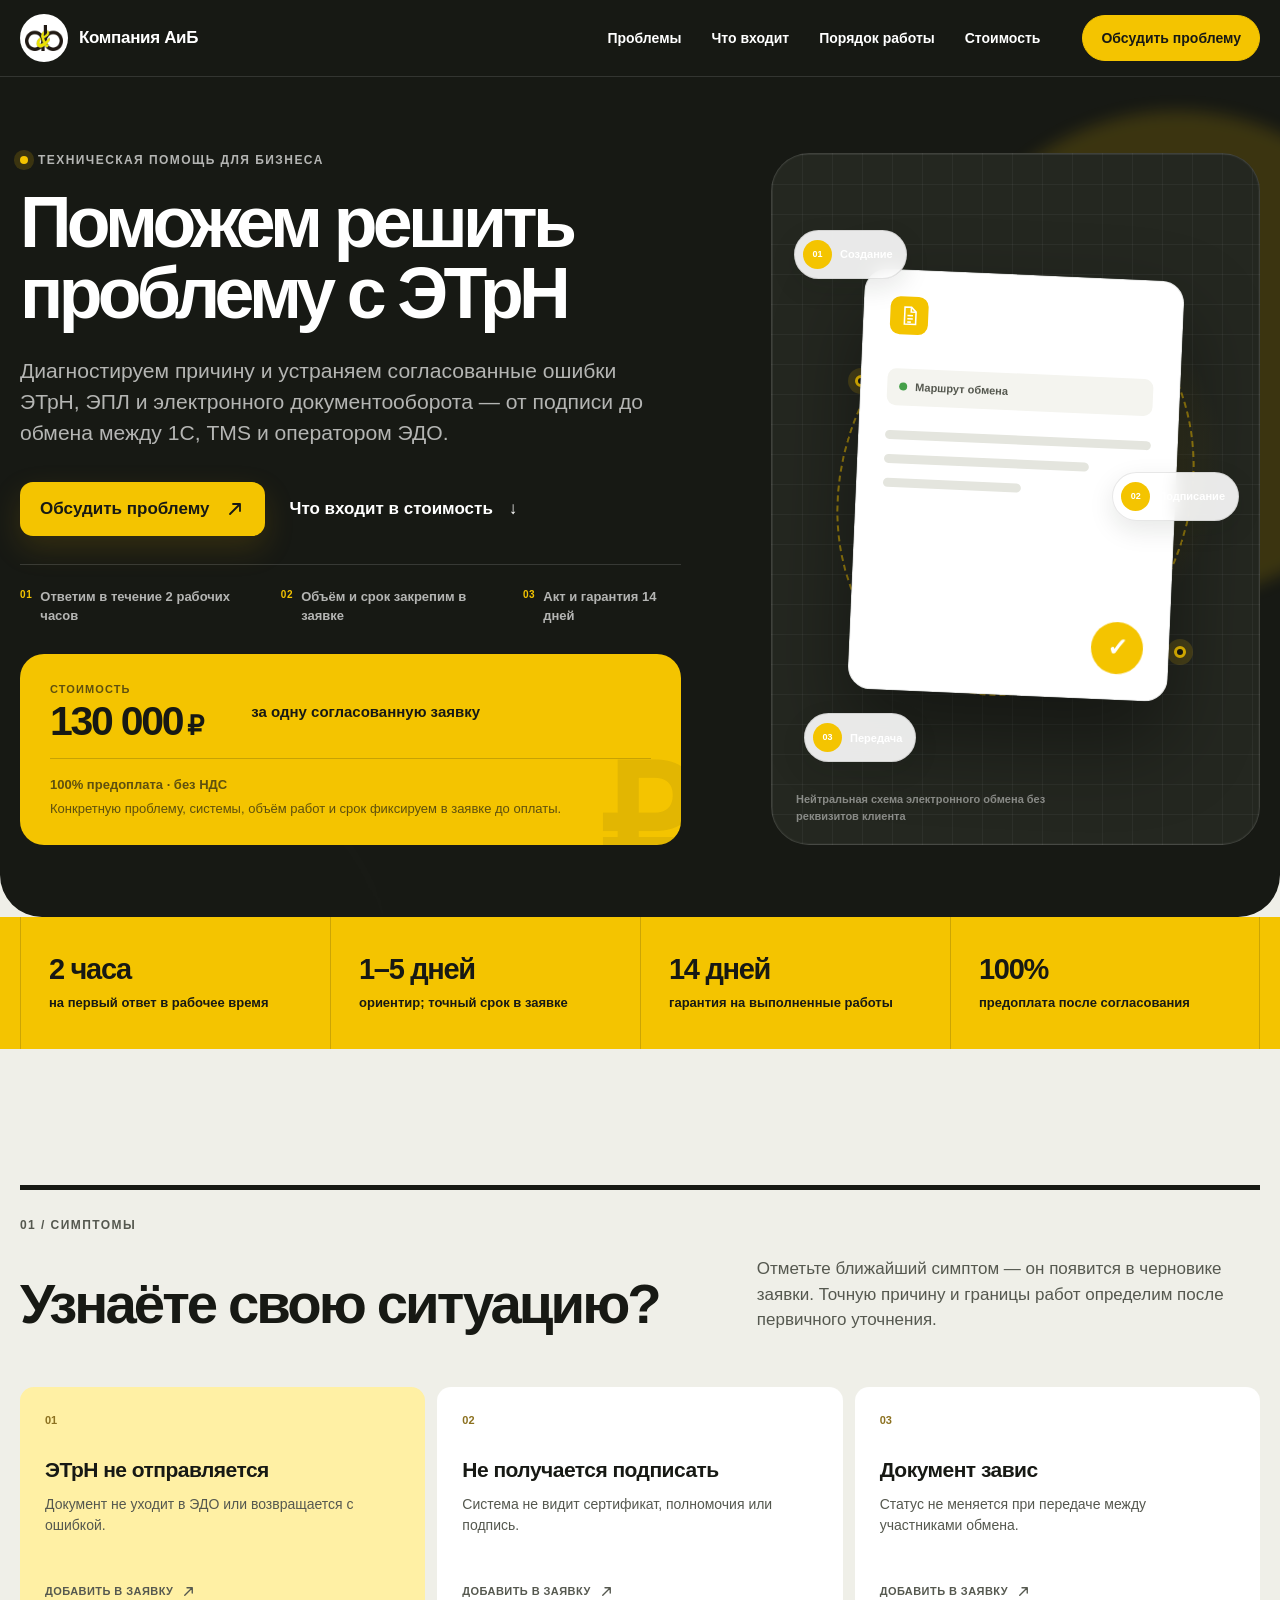
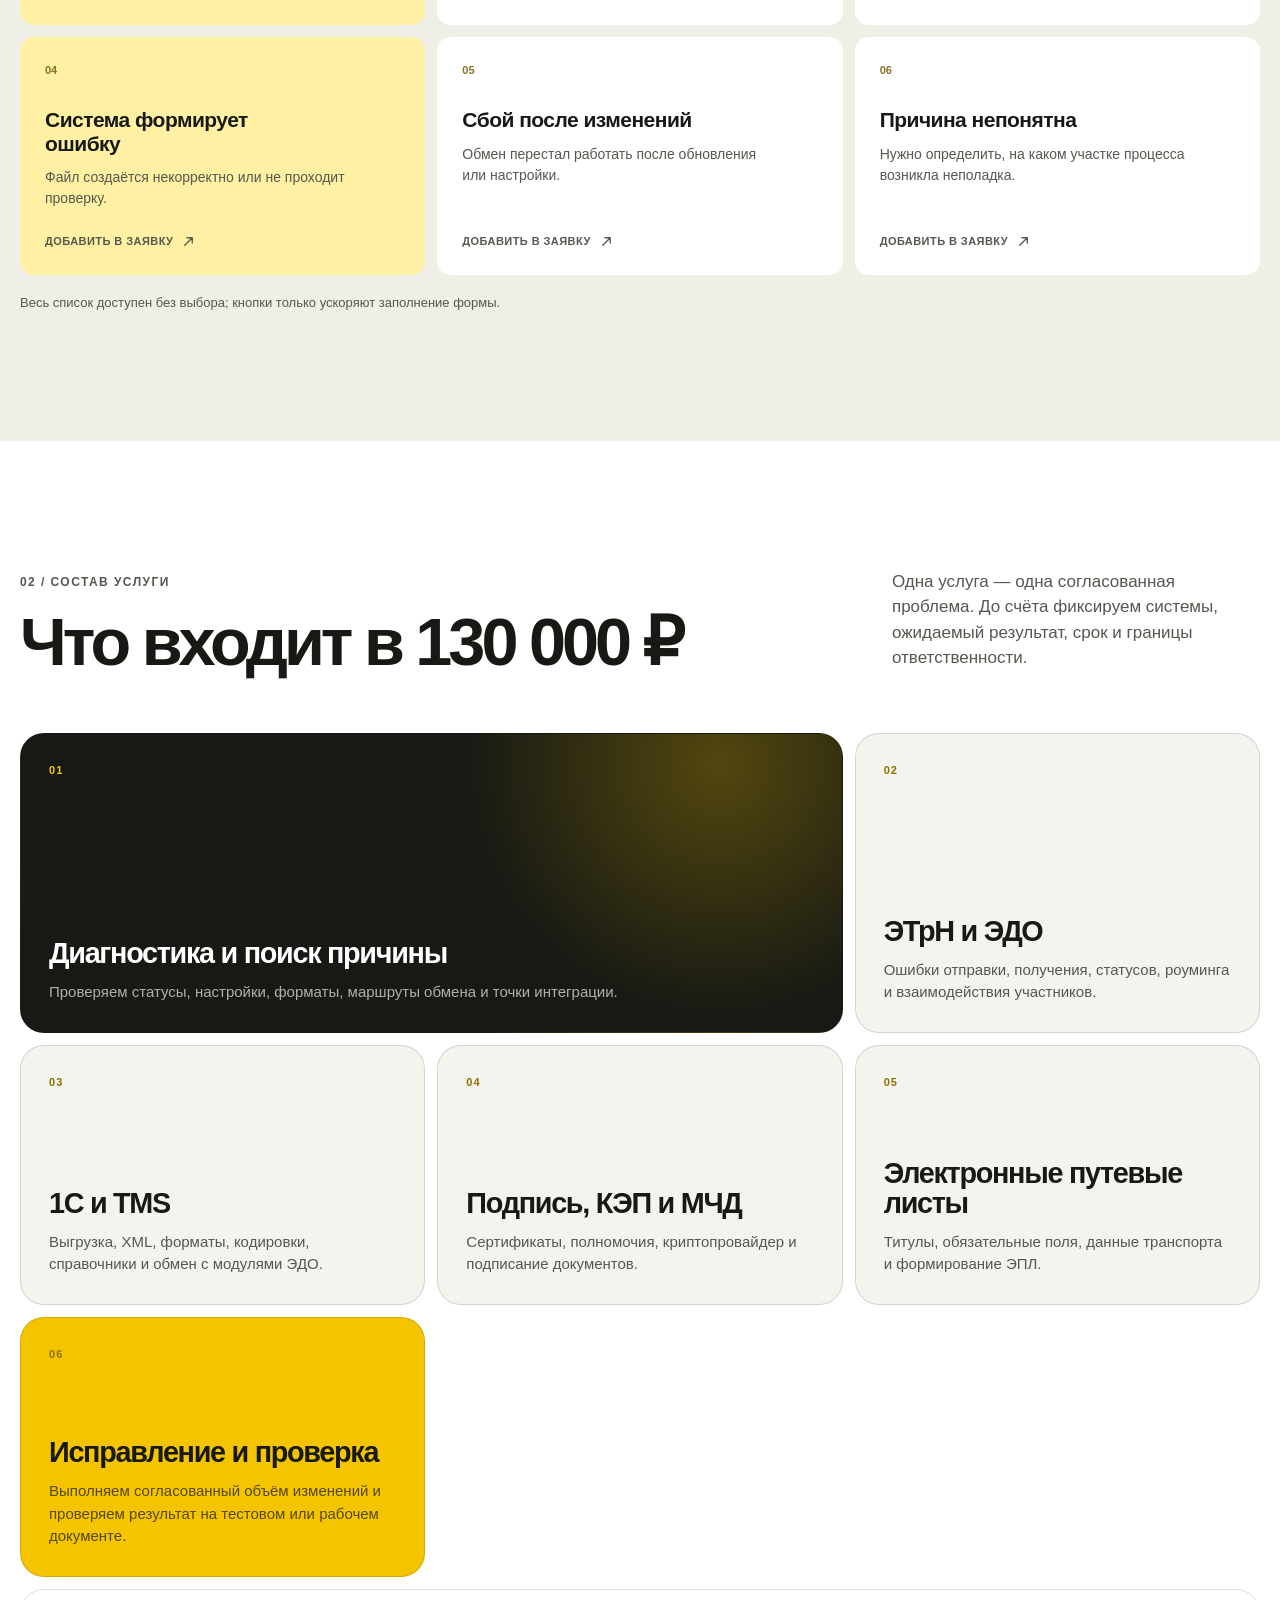
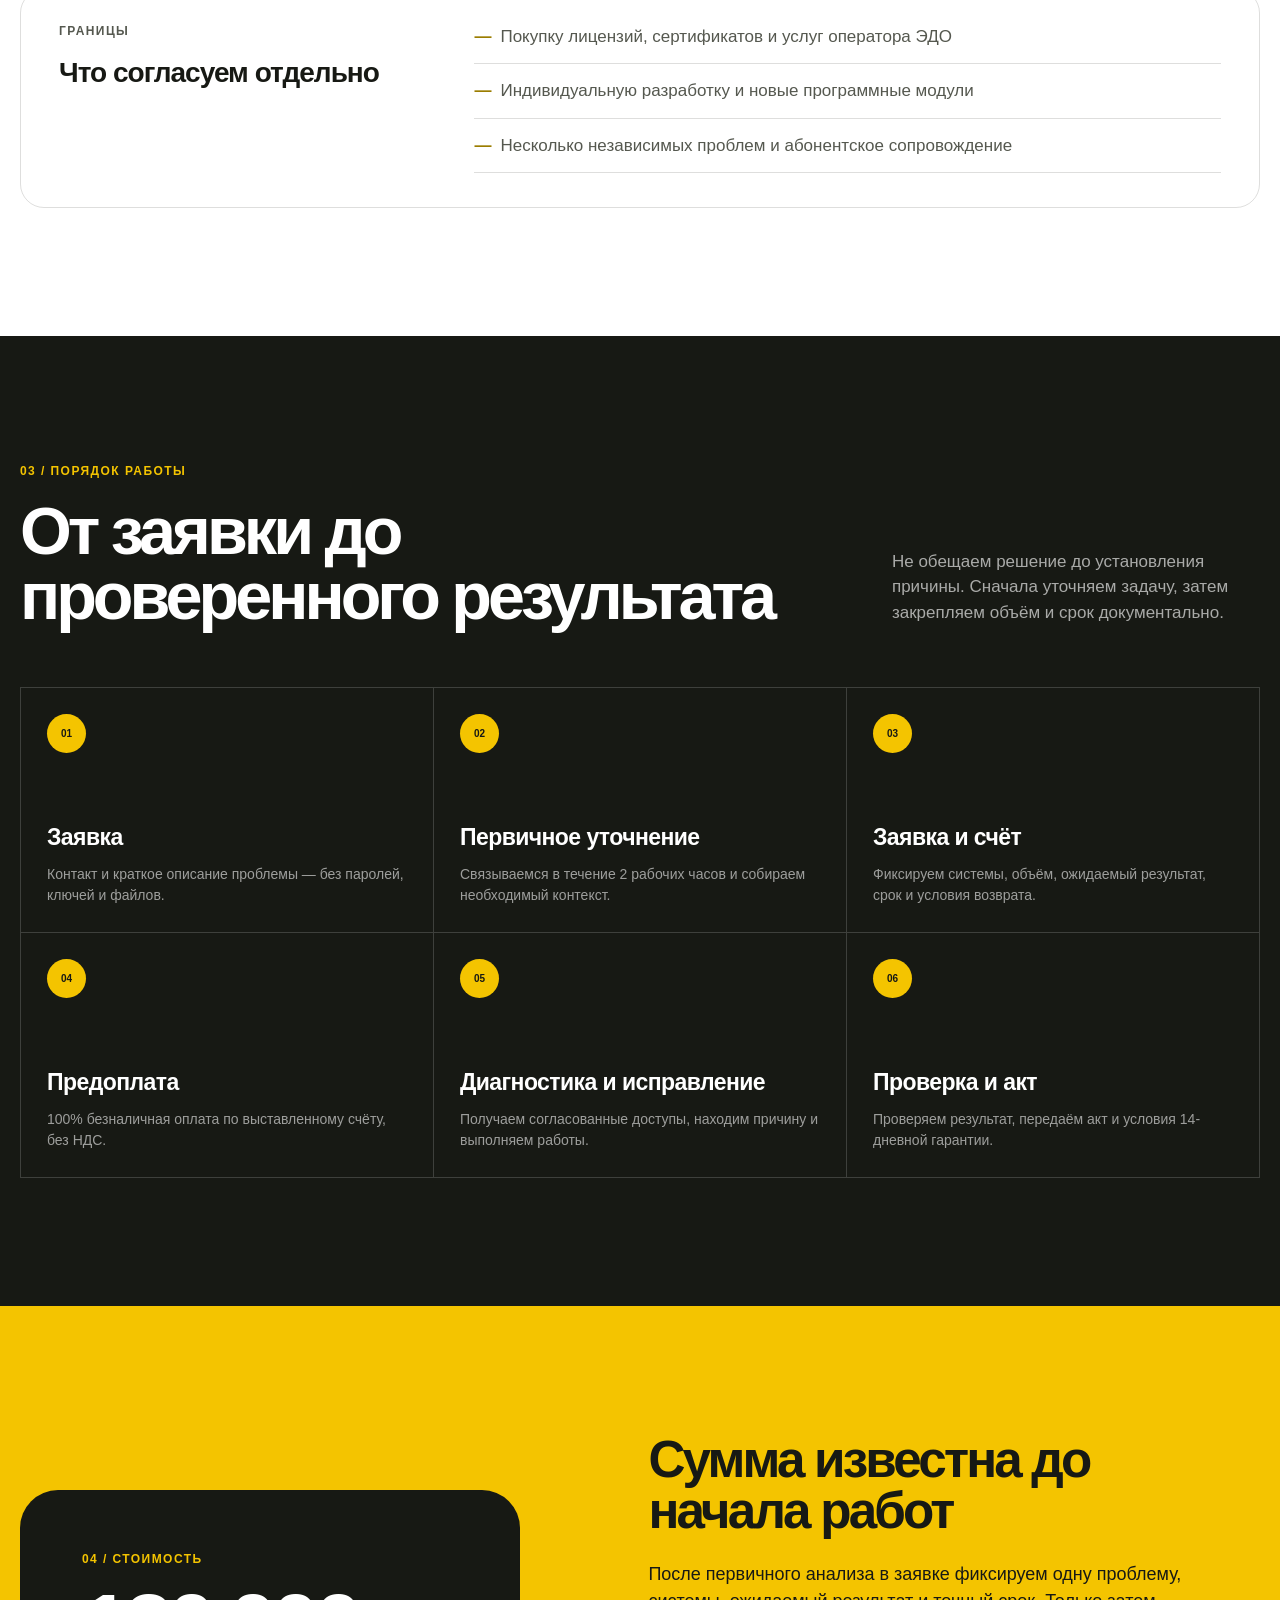
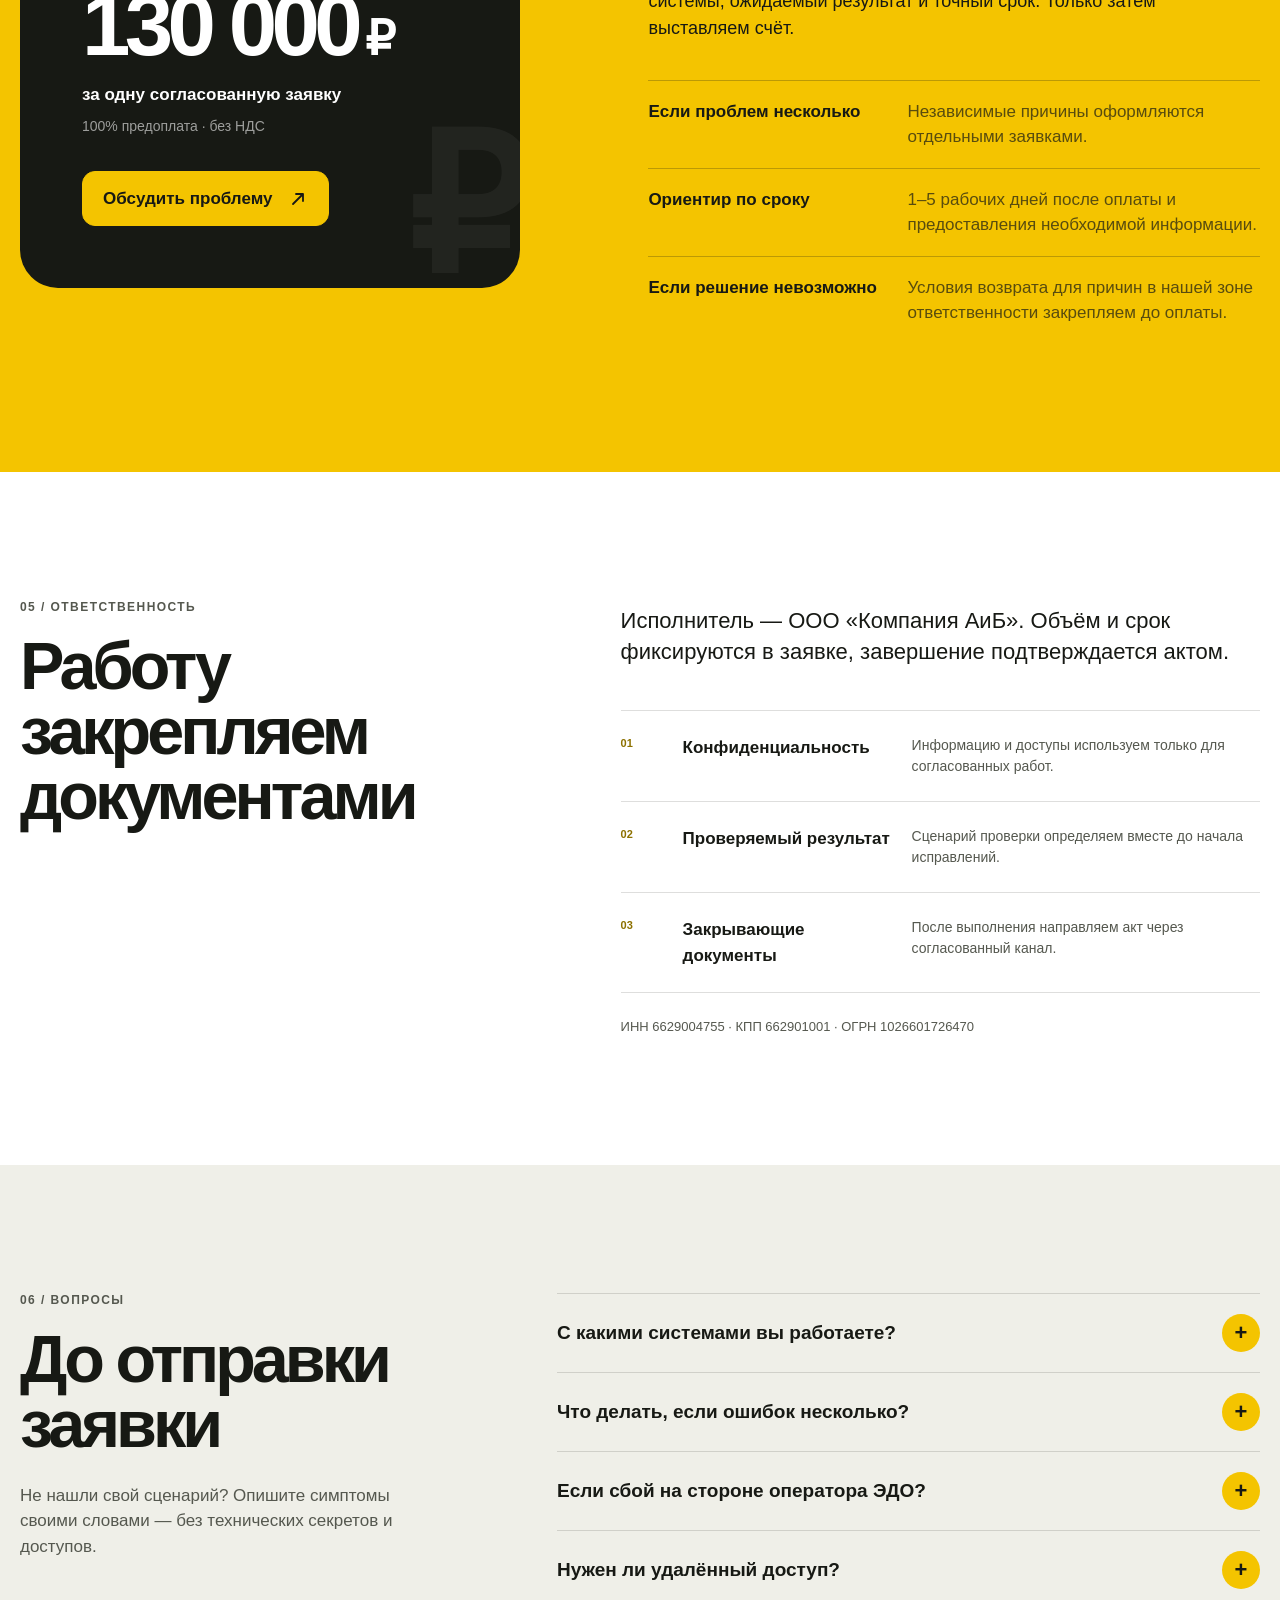
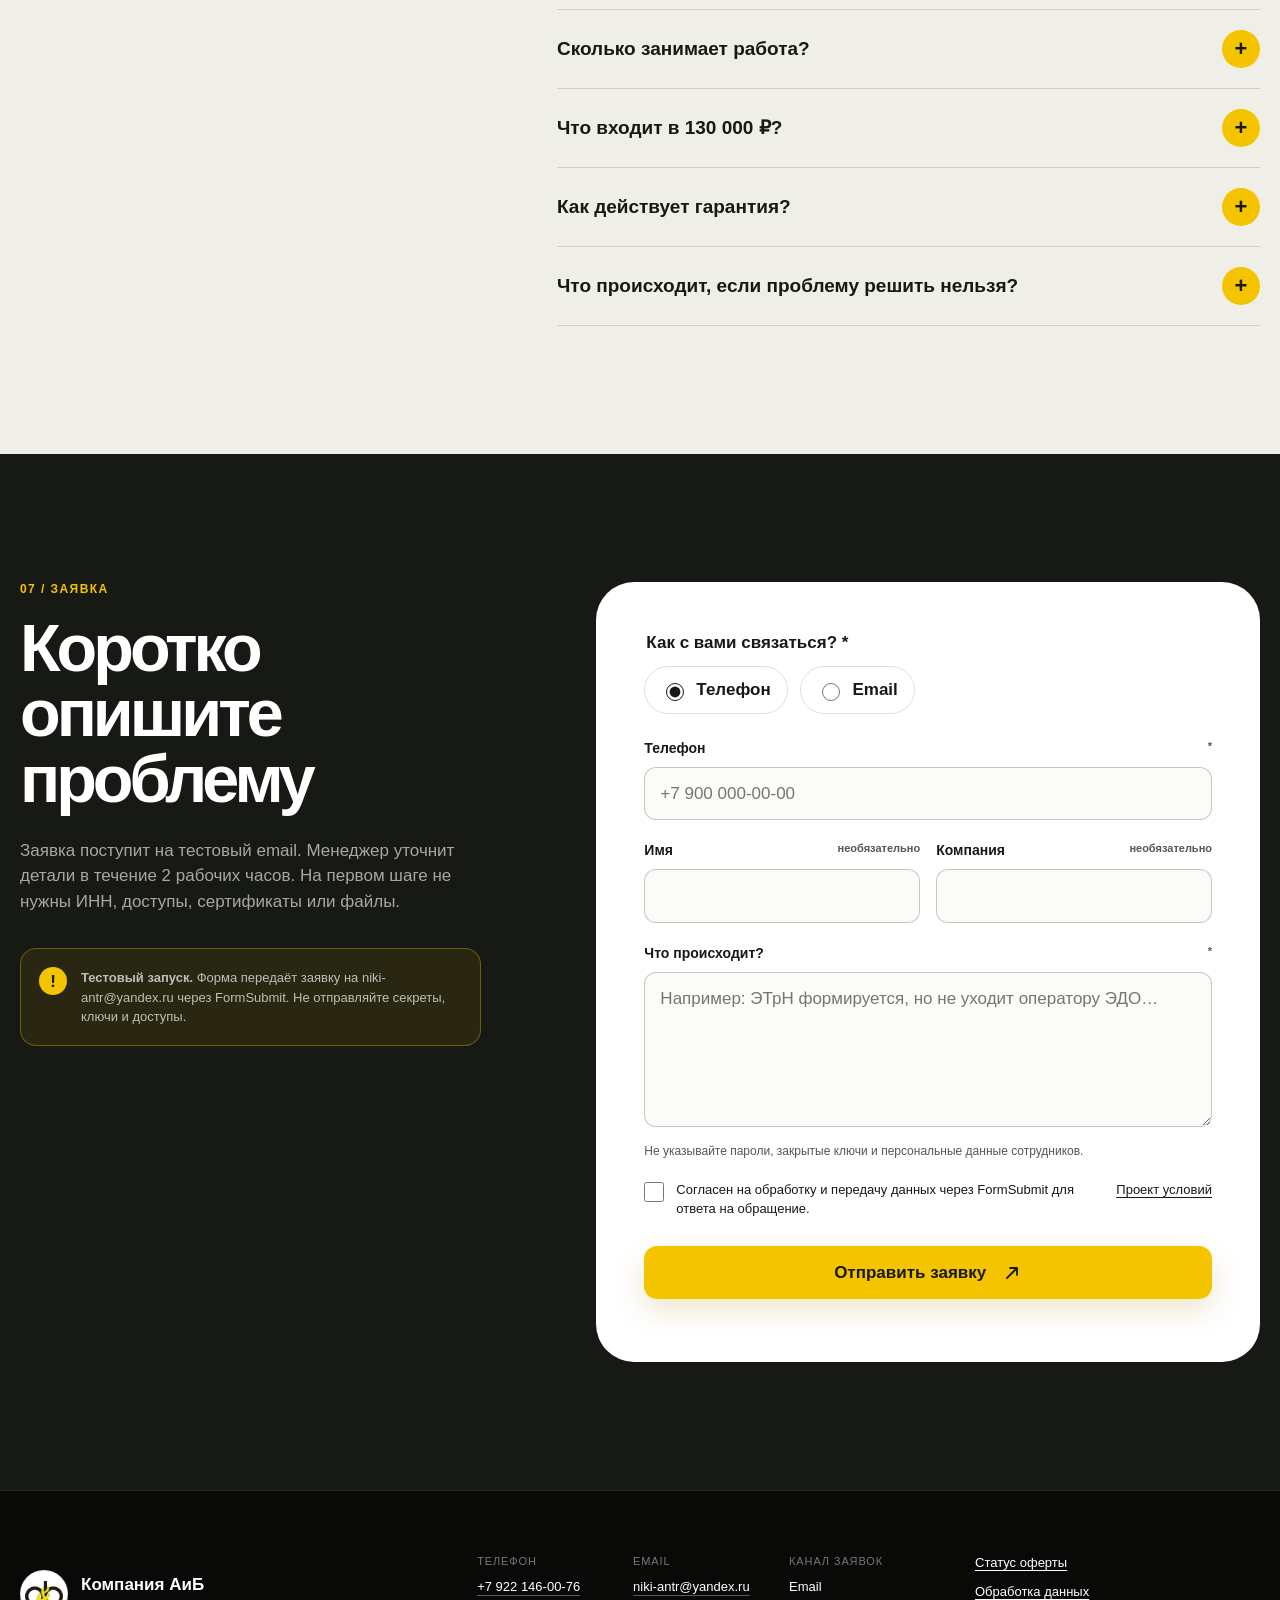
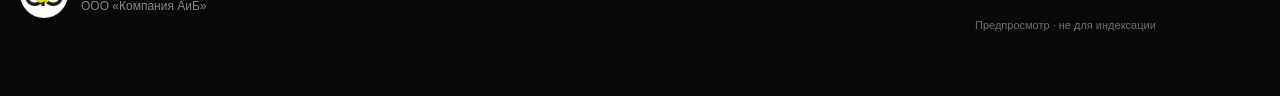
==== index.html @ 435f0266 "Fix iOS sticky header and CTA icons" ====
<!doctype html>
<html lang="ru">
  <head>
    <meta charset="utf-8">
    <meta name="viewport" content="width=device-width, initial-scale=1">
    <meta name="robots" content="noindex, nofollow">
    <meta name="theme-color" content="#171914">
    <title>Решение проблем с ЭТрН — 130 000 ₽ | Компания АиБ</title>
    <meta name="description" content="Диагностика и устранение согласованных проблем с ЭТрН, ЭПЛ, ЭДО, 1С и TMS. Одна согласованная заявка — 130 000 ₽, без НДС.">
    <meta property="og:type" content="website">
    <meta property="og:locale" content="ru_RU">
    <meta property="og:title" content="Поможем решить проблему с ЭТрН">
    <meta property="og:description" content="Диагностика и согласованный объём исправлений — 130 000 ₽ за заявку.">
    <link rel="icon" href="data:image/svg+xml,%3Csvg xmlns='http://www.w3.org/2000/svg' viewBox='0 0 64 64'%3E%3Crect width='64' height='64' rx='16' fill='%23f4c400'/%3E%3Cpath d='M15 37h12l7-14h15' fill='none' stroke='%23171914' stroke-width='6' stroke-linecap='round' stroke-linejoin='round'/%3E%3Ccircle cx='15' cy='37' r='5' fill='%23171914'/%3E%3Ccircle cx='49' cy='23' r='5' fill='%23171914'/%3E%3C/svg%3E">
    <link rel="stylesheet" href="styles.css">
    <script src="app.js" defer></script>
  </head>
  <body
    data-variant="b"
    data-preview="true"
    data-form-mode="testing"
    data-form-endpoint="https://formsubmit.co/ajax/niki-antr@yandex.ru"
    data-form-retry-seconds="30"
    data-form-duplicate-minutes="10"
    data-analytics-provider="Yandex Metrica"
    data-analytics-counter=""
  >
    <a class="skip-link" href="#main">К содержанию</a>

    <header class="site-header site-header--final">
      <div class="site-header__inner">
        <a class="brand" href="#top" aria-label="Компания АиБ — в начало страницы">
          <span class="brand__mark" aria-hidden="true">
            <img src="assets/aib-logo.png" alt="" width="100" height="66">
          </span>
          <span class="brand__text">Компания АиБ</span>
        </a>
        <nav class="site-nav" aria-label="Основная навигация">
          <a href="#problems">Проблемы</a>
          <a href="#scope">Что входит</a>
          <a href="#process">Порядок работы</a>
          <a href="#price">Стоимость</a>
        </nav>
        <a class="header-cta" href="#request" data-cta data-placement="header">Обсудить проблему</a>
      </div>
    </header>

    <main id="main">
      <section class="hero hero--final" id="top" aria-labelledby="hero-title">
        <div class="hero__glow hero__glow--one" aria-hidden="true"></div>
        <div class="hero__glow hero__glow--two" aria-hidden="true"></div>
        <div class="hero__grid">
          <div class="hero__copy">
            <p class="eyebrow"><span aria-hidden="true"></span> Техническая помощь для бизнеса</p>
            <h1 id="hero-title">Поможем решить проблему с ЭТрН</h1>
            <p class="hero__lead">Диагностируем причину и устраняем согласованные ошибки ЭТрН, ЭПЛ и электронного документооборота — от подписи до обмена между 1С, TMS и оператором ЭДО.</p>
            <div class="hero__actions">
              <a class="button button--primary" href="#request" data-cta data-placement="hero">Обсудить проблему <span class="button__icon" aria-hidden="true"><svg viewBox="0 0 20 20" focusable="false"><path d="M5 15 15 5M8 5h7v7"/></svg></span></a>
              <a class="button button--text" href="#scope">Что входит в стоимость <span aria-hidden="true">↓</span></a>
            </div>
          </div>

          <ul class="hero__facts" aria-label="Ключевые условия">
            <li><span aria-hidden="true">01</span> Ответим в течение 2 рабочих часов</li>
            <li><span aria-hidden="true">02</span> Объём и срок закрепим в заявке</li>
            <li><span aria-hidden="true">03</span> Акт и гарантия 14 дней</li>
          </ul>

          <aside class="price-panel" id="hero-price" aria-label="Стоимость и условия">
            <p class="price-panel__label">Стоимость</p>
            <p class="price-panel__value">130 000<span> ₽</span></p>
            <p class="price-panel__unit">за одну согласованную заявку</p>
            <div class="price-panel__rule"></div>
            <p class="price-panel__prepay">100% предоплата · без НДС</p>
            <p class="price-panel__note">Конкретную проблему, системы, объём работ и срок фиксируем в заявке до оплаты.</p>
          </aside>

          <figure class="flow-visual" aria-labelledby="flow-caption">
            <div class="flow-visual__signal flow-visual__signal--one" aria-hidden="true"></div>
            <div class="flow-visual__signal flow-visual__signal--two" aria-hidden="true"></div>
            <div class="flow-visual__route" aria-hidden="true"></div>
            <div class="flow-node flow-node--start"><span>01</span> Создание</div>
            <div class="flow-node flow-node--sign"><span>02</span> Подписание</div>
            <div class="flow-node flow-node--send"><span>03</span> Передача</div>
            <div class="document-card">
              <div class="document-card__top">
                <span class="document-card__icon" aria-hidden="true">
                  <svg viewBox="0 0 24 24" focusable="false"><path d="M7 2.75h7.2L19.25 7.8V21.25H7z"/><path d="M14 2.75V8h5.25M10 12h6M10 15.5h6M10 19h4"/></svg>
                </span>
                <span>Электронный перевозочный документ</span>
              </div>
              <div class="document-card__status"><span></span> Маршрут обмена</div>
              <div class="document-card__line document-card__line--wide"></div>
              <div class="document-card__line"></div>
              <div class="document-card__line document-card__line--short"></div>
              <div class="document-card__check" aria-hidden="true">✓</div>
            </div>
            <figcaption id="flow-caption">Нейтральная схема электронного обмена без реквизитов клиента</figcaption>
          </figure>
        </div>
      </section>

      <section class="promise-strip" aria-label="Условия работы">
        <div class="promise-strip__inner">
          <p><strong>2 часа</strong><span>на первый ответ в рабочее время</span></p>
          <p><strong>1–5 дней</strong><span>ориентир; точный срок в заявке</span></p>
          <p><strong>14 дней</strong><span>гарантия на выполненные работы</span></p>
          <p><strong>100%</strong><span>предоплата после согласования</span></p>
        </div>
      </section>

      <section class="symptoms" id="problems" aria-labelledby="symptoms-title">
        <div class="symptoms__heading">
          <p class="section-index">01 / Симптомы</p>
          <h2 id="symptoms-title">Узнаёте свою ситуацию?</h2>
          <p>Отметьте ближайший симптом — он появится в черновике заявки. Точную причину и границы работ определим после первичного уточнения.</p>
        </div>
        <div class="symptoms__grid">
        <button class="symptom-card" type="button" data-symptom="ЭТрН не отправляется" aria-pressed="false">
          <span class="symptom-card__number" aria-hidden="true">01</span>
          <span class="symptom-card__title">ЭТрН не отправляется</span>
          <span class="symptom-card__text">Документ не уходит в ЭДО или возвращается с ошибкой.</span>
          <span class="symptom-card__action">Добавить в заявку <span class="button__icon" aria-hidden="true"><svg viewBox="0 0 20 20" focusable="false"><path d="M5 15 15 5M8 5h7v7"/></svg></span></span>
        </button>
        <button class="symptom-card" type="button" data-symptom="Не получается подписать" aria-pressed="false">
          <span class="symptom-card__number" aria-hidden="true">02</span>
          <span class="symptom-card__title">Не получается подписать</span>
          <span class="symptom-card__text">Система не видит сертификат, полномочия или подпись.</span>
          <span class="symptom-card__action">Добавить в заявку <span class="button__icon" aria-hidden="true"><svg viewBox="0 0 20 20" focusable="false"><path d="M5 15 15 5M8 5h7v7"/></svg></span></span>
        </button>
        <button class="symptom-card" type="button" data-symptom="Документ завис" aria-pressed="false">
          <span class="symptom-card__number" aria-hidden="true">03</span>
          <span class="symptom-card__title">Документ завис</span>
          <span class="symptom-card__text">Статус не меняется при передаче между участниками обмена.</span>
          <span class="symptom-card__action">Добавить в заявку <span class="button__icon" aria-hidden="true"><svg viewBox="0 0 20 20" focusable="false"><path d="M5 15 15 5M8 5h7v7"/></svg></span></span>
        </button>
        <button class="symptom-card" type="button" data-symptom="Система формирует ошибку" aria-pressed="false">
          <span class="symptom-card__number" aria-hidden="true">04</span>
          <span class="symptom-card__title">Система формирует ошибку</span>
          <span class="symptom-card__text">Файл создаётся некорректно или не проходит проверку.</span>
          <span class="symptom-card__action">Добавить в заявку <span class="button__icon" aria-hidden="true"><svg viewBox="0 0 20 20" focusable="false"><path d="M5 15 15 5M8 5h7v7"/></svg></span></span>
        </button>
        <button class="symptom-card" type="button" data-symptom="Сбой после изменений" aria-pressed="false">
          <span class="symptom-card__number" aria-hidden="true">05</span>
          <span class="symptom-card__title">Сбой после изменений</span>
          <span class="symptom-card__text">Обмен перестал работать после обновления или настройки.</span>
          <span class="symptom-card__action">Добавить в заявку <span class="button__icon" aria-hidden="true"><svg viewBox="0 0 20 20" focusable="false"><path d="M5 15 15 5M8 5h7v7"/></svg></span></span>
        </button>
        <button class="symptom-card" type="button" data-symptom="Причина непонятна" aria-pressed="false">
          <span class="symptom-card__number" aria-hidden="true">06</span>
          <span class="symptom-card__title">Причина непонятна</span>
          <span class="symptom-card__text">Нужно определить, на каком участке процесса возникла неполадка.</span>
          <span class="symptom-card__action">Добавить в заявку <span class="button__icon" aria-hidden="true"><svg viewBox="0 0 20 20" focusable="false"><path d="M5 15 15 5M8 5h7v7"/></svg></span></span>
        </button></div>
        <p class="selection-status" aria-live="polite">Весь список доступен без выбора; кнопки только ускоряют заполнение формы.</p>
      </section>

      <section class="scope-section" id="scope" aria-labelledby="scope-title">
        <div class="content-shell">
          <div class="section-heading section-heading--split">
            <div>
              <p class="section-index">02 / Состав услуги</p>
              <h2 id="scope-title">Что входит в 130 000 ₽</h2>
            </div>
            <p>Одна услуга — одна согласованная проблема. До счёта фиксируем системы, ожидаемый результат, срок и границы ответственности.</p>
          </div>

          <div class="scope-grid">
            <article class="scope-card scope-card--wide">
              <span class="scope-card__index">01</span>
              <h3>Диагностика и поиск причины</h3>
              <p>Проверяем статусы, настройки, форматы, маршруты обмена и точки интеграции.</p>
            </article>
            <article class="scope-card">
              <span class="scope-card__index">02</span>
              <h3>ЭТрН и ЭДО</h3>
              <p>Ошибки отправки, получения, статусов, роуминга и взаимодействия участников.</p>
            </article>
            <article class="scope-card">
              <span class="scope-card__index">03</span>
              <h3>1С и TMS</h3>
              <p>Выгрузка, XML, форматы, кодировки, справочники и обмен с модулями ЭДО.</p>
            </article>
            <article class="scope-card">
              <span class="scope-card__index">04</span>
              <h3>Подпись, КЭП и МЧД</h3>
              <p>Сертификаты, полномочия, криптопровайдер и подписание документов.</p>
            </article>
            <article class="scope-card">
              <span class="scope-card__index">05</span>
              <h3>Электронные путевые листы</h3>
              <p>Титулы, обязательные поля, данные транспорта и формирование ЭПЛ.</p>
            </article>
            <article class="scope-card scope-card--accent">
              <span class="scope-card__index">06</span>
              <h3>Исправление и проверка</h3>
              <p>Выполняем согласованный объём изменений и проверяем результат на тестовом или рабочем документе.</p>
            </article>
          </div>

          <aside class="boundaries" aria-labelledby="boundaries-title">
            <div>
              <p class="section-index">Границы</p>
              <h3 id="boundaries-title">Что согласуем отдельно</h3>
            </div>
            <ul>
              <li>Покупку лицензий, сертификатов и услуг оператора ЭДО</li>
              <li>Индивидуальную разработку и новые программные модули</li>
              <li>Несколько независимых проблем и абонентское сопровождение</li>
            </ul>
          </aside>
        </div>
      </section>

      <section class="process-section" id="process" aria-labelledby="process-title">
        <div class="content-shell">
          <div class="section-heading section-heading--split section-heading--inverse">
            <div>
              <p class="section-index">03 / Порядок работы</p>
              <h2 id="process-title">От заявки до проверенного результата</h2>
            </div>
            <p>Не обещаем решение до установления причины. Сначала уточняем задачу, затем закрепляем объём и срок документально.</p>
          </div>
          <ol class="process-list">
            <li><span>01</span><div><h3>Заявка</h3><p>Контакт и краткое описание проблемы — без паролей, ключей и файлов.</p></div></li>
            <li><span>02</span><div><h3>Первичное уточнение</h3><p>Связываемся в течение 2 рабочих часов и собираем необходимый контекст.</p></div></li>
            <li><span>03</span><div><h3>Заявка и счёт</h3><p>Фиксируем системы, объём, ожидаемый результат, срок и условия возврата.</p></div></li>
            <li><span>04</span><div><h3>Предоплата</h3><p>100% безналичная оплата по выставленному счёту, без НДС.</p></div></li>
            <li><span>05</span><div><h3>Диагностика и исправление</h3><p>Получаем согласованные доступы, находим причину и выполняем работы.</p></div></li>
            <li><span>06</span><div><h3>Проверка и акт</h3><p>Проверяем результат, передаём акт и условия 14-дневной гарантии.</p></div></li>
          </ol>
        </div>
      </section>

      <section class="pricing-section" id="price" aria-labelledby="price-title">
        <div class="content-shell pricing-layout">
          <div class="pricing-card">
            <p class="section-index">04 / Стоимость</p>
            <h2 id="price-title">130 000<span> ₽</span></h2>
            <p class="pricing-card__unit">за одну согласованную заявку</p>
            <p class="pricing-card__tax">100% предоплата · без НДС</p>
            <a class="button button--dark" href="#request" data-cta data-placement="price">Обсудить проблему <span class="button__icon" aria-hidden="true"><svg viewBox="0 0 20 20" focusable="false"><path d="M5 15 15 5M8 5h7v7"/></svg></span></a>
          </div>
          <div class="pricing-copy">
            <h3>Сумма известна до начала работ</h3>
            <p>После первичного анализа в заявке фиксируем одну проблему, системы, ожидаемый результат и точный срок. Только затем выставляем счёт.</p>
            <dl class="terms-list">
              <div><dt>Если проблем несколько</dt><dd>Независимые причины оформляются отдельными заявками.</dd></div>
              <div><dt>Ориентир по сроку</dt><dd>1–5 рабочих дней после оплаты и предоставления необходимой информации.</dd></div>
              <div><dt>Если решение невозможно</dt><dd>Условия возврата для причин в нашей зоне ответственности закрепляем до оплаты.</dd></div>
            </dl>
          </div>
        </div>
      </section>

      <section class="trust-section" aria-labelledby="trust-title">
        <div class="content-shell trust-layout">
          <div>
            <p class="section-index">05 / Ответственность</p>
            <h2 id="trust-title">Работу закрепляем документами</h2>
          </div>
          <div class="trust-copy">
            <p class="trust-copy__lead">Исполнитель — ООО «Компания АиБ». Объём и срок фиксируются в заявке, завершение подтверждается актом.</p>
            <div class="trust-points">
              <article><span>01</span><h3>Конфиденциальность</h3><p>Информацию и доступы используем только для согласованных работ.</p></article>
              <article><span>02</span><h3>Проверяемый результат</h3><p>Сценарий проверки определяем вместе до начала исправлений.</p></article>
              <article><span>03</span><h3>Закрывающие документы</h3><p>После выполнения направляем акт через согласованный канал.</p></article>
            </div>
            <p class="requisites">ИНН 6629004755 · КПП 662901001 · ОГРН 1026601726470</p>
          </div>
        </div>
      </section>

      <section class="faq-section" id="faq" aria-labelledby="faq-title">
        <div class="content-shell faq-layout">
          <div class="faq-heading">
            <p class="section-index">06 / Вопросы</p>
            <h2 id="faq-title">До отправки заявки</h2>
            <p>Не нашли свой сценарий? Опишите симптомы своими словами — без технических секретов и доступов.</p>
          </div>
          <div class="faq-list">
        <details class="faq-item">
          <summary>С какими системами вы работаете?<span aria-hidden="true">+</span></summary>
          <p>Рассматриваем задачи в 1С, TMS, модулях и сервисах ЭДО, а также при обмене ЭТрН и формировании ЭПЛ. Конкретные системы и версии фиксируем в заявке после первичного анализа.</p>
        </details>
        <details class="faq-item">
          <summary>Что делать, если ошибок несколько?<span aria-hidden="true">+</span></summary>
          <p>Определим, относятся ли симптомы к одной причине. Несколько независимых проблем оформляются отдельными согласованными заявками.</p>
        </details>
        <details class="faq-item">
          <summary>Если сбой на стороне оператора ЭДО?<span aria-hidden="true">+</span></summary>
          <p>Поможем локализовать причину и подготовить дальнейшие действия. Мы не можем устранить инфраструктурный сбой оператора, если он не связан с нашими работами.</p>
        </details>
        <details class="faq-item">
          <summary>Нужен ли удалённый доступ?<span aria-hidden="true">+</span></summary>
          <p>Иногда он требуется для диагностики. Доступ и безопасный способ подключения согласуем отдельно — пароли и ключи электронной подписи через публичную форму не запрашиваем.</p>
        </details>
        <details class="faq-item">
          <summary>Сколько занимает работа?<span aria-hidden="true">+</span></summary>
          <p>Ориентир — 1–5 рабочих дней после предоплаты и получения необходимых доступов и информации. Точный срок фиксируем в заявке.</p>
        </details>
        <details class="faq-item">
          <summary>Что входит в 130 000 ₽?<span aria-hidden="true">+</span></summary>
          <p>Первичный анализ, диагностика причины, согласованный объём исправлений, проверка результата и закрывающие документы в рамках одной заявки.</p>
        </details>
        <details class="faq-item">
          <summary>Как действует гарантия?<span aria-hidden="true">+</span></summary>
          <p>На выполненные работы предусмотрена гарантия 14 дней. Границы гарантийного случая и порядок обращения фиксируем в заявке.</p>
        </details>
        <details class="faq-item">
          <summary>Что происходит, если проблему решить нельзя?<span aria-hidden="true">+</span></summary>
          <p>До оплаты согласуем ожидаемый результат и условия возврата для причин в нашей зоне ответственности. Безусловный возврат при внешних ограничениях оператора, контрагента или программного обеспечения не обещаем.</p>
        </details></div>
        </div>
      </section>

      <section class="lead-section" id="request" aria-labelledby="request-title">
        <div class="content-shell lead-layout">
          <div class="lead-copy">
            <p class="section-index">07 / Заявка</p>
            <h2 id="request-title">Коротко опишите проблему</h2>
            <p>Заявка поступит на тестовый email. Менеджер уточнит детали в течение 2 рабочих часов. На первом шаге не нужны ИНН, доступы, сертификаты или файлы.</p>
            <div class="preview-badge"><span aria-hidden="true">!</span><p><strong>Тестовый запуск.</strong> Форма передаёт заявку на niki-antr@yandex.ru через FormSubmit. Не отправляйте секреты, ключи и доступы.</p></div>
          </div>

          <form class="lead-form" novalidate data-lead-form autocomplete="on">
            <div class="form-honey" aria-hidden="true">
              <label for="website">Не заполняйте это поле</label>
              <input id="website" name="_honey" type="text" tabindex="-1" autocomplete="off">
            </div>
            <fieldset class="contact-choice">
              <legend>Как с вами связаться? <span aria-hidden="true">*</span></legend>
              <label><input type="radio" name="contact_type" value="phone" checked> Телефон</label>
              <label><input type="radio" name="contact_type" value="email"> Email</label>
            </fieldset>

            <div class="form-field" data-contact-field="phone">
              <label for="phone">Телефон <span aria-hidden="true">*</span></label>
              <input id="phone" name="phone" type="tel" inputmode="tel" autocomplete="tel" placeholder="+7 900 000-00-00" aria-describedby="phone-error">
              <p class="field-error" id="phone-error"></p>
            </div>

            <div class="form-field" data-contact-field="email" hidden>
              <label for="email">Email <span aria-hidden="true">*</span></label>
              <input id="email" name="email" type="email" inputmode="email" autocomplete="email" placeholder="name@company.ru" aria-describedby="email-error" disabled>
              <p class="field-error" id="email-error"></p>
            </div>

            <div class="form-row">
              <div class="form-field">
                <label for="name">Имя <span>необязательно</span></label>
                <input id="name" name="name" type="text" autocomplete="name" maxlength="80">
              </div>
              <div class="form-field">
                <label for="company">Компания <span>необязательно</span></label>
                <input id="company" name="company" type="text" autocomplete="organization" maxlength="120">
              </div>
            </div>

            <div class="form-field">
              <label for="problem">Что происходит? <span aria-hidden="true">*</span></label>
              <textarea id="problem" name="problem" rows="5" maxlength="1500" placeholder="Например: ЭТрН формируется, но не уходит оператору ЭДО…" aria-describedby="problem-hint problem-error"></textarea>
              <p class="field-hint" id="problem-hint">Не указывайте пароли, закрытые ключи и персональные данные сотрудников.</p>
              <p class="field-error" id="problem-error"></p>
            </div>

            <div class="consent-row">
              <input id="consent" name="consent" type="checkbox" aria-describedby="consent-error">
              <label for="consent">Согласен на обработку и передачу данных через FormSubmit для ответа на обращение.</label>
              <button type="button" class="inline-link" data-open-dialog="privacy-dialog">Проект условий</button>
            </div>
            <p class="field-error" id="consent-error"></p>

            <button class="button button--primary form-submit" type="submit">Отправить заявку <span class="button__icon" aria-hidden="true"><svg viewBox="0 0 20 20" focusable="false"><path d="M5 15 15 5M8 5h7v7"/></svg></span></button>
            <div class="form-status" data-form-status role="status" aria-live="polite"></div>
          </form>
        </div>
      </section>
    </main>

    <footer class="site-footer">
      <div class="content-shell footer-grid">
        <div class="footer-brand">
          <span class="brand__mark" aria-hidden="true"><img src="assets/aib-logo.png" alt="" width="100" height="66"></span>
          <div><strong>Компания АиБ</strong><span>ООО «Компания АиБ»</span></div>
        </div>
        <dl class="footer-contacts">
          <div><dt>Телефон</dt><dd><a href="tel:+79221460076" data-contact data-channel="phone">+7 922 146-00-76</a></dd></div>
          <div><dt>Email</dt><dd><a href="mailto:niki-antr@yandex.ru" data-contact data-channel="email">niki-antr@yandex.ru</a></dd></div>
          <div><dt>Канал заявок</dt><dd>Email</dd></div>
        </dl>
        <div class="footer-docs">
          <button type="button" data-open-dialog="offer-dialog">Статус оферты</button>
          <button type="button" data-open-dialog="privacy-dialog">Обработка данных</button>
          <span>Предпросмотр · не для индексации</span>
        </div>
      </div>
    </footer>

    <dialog class="info-dialog" id="privacy-dialog" aria-labelledby="privacy-title">
      <form method="dialog">
        <button class="dialog-close" aria-label="Закрыть окно">×</button>
        <p class="section-index">Проект документа</p>
        <h2 id="privacy-title">Обработка персональных данных</h2>
        <p>Для тестового ответа ООО «Компания АиБ» получает указанные в форме контакт, имя, компанию и описание проблемы. Передача выполняется через сервис FormSubmit на адрес niki-antr@yandex.ru; по документации сервиса обращения могут храниться до 30 дней. Не указывайте в форме пароли, закрытые ключи, сертификаты и данные третьих лиц. Согласие можно отозвать письмом на niki-antr@yandex.ru. Это проект условий для тестирования, а не утверждённая финальная политика.</p>
        <button class="button button--dark" value="close">Понятно</button>
      </form>
    </dialog>

    <dialog class="info-dialog" id="offer-dialog" aria-labelledby="offer-title">
      <form method="dialog">
        <button class="dialog-close" aria-label="Закрыть окно">×</button>
        <p class="section-index">На согласовании</p>
        <h2 id="offer-title">Финальная редакция оферты</h2>
        <p>Перед запуском в оферте нужно закрепить расширенный предмет услуг, срок 1–5 рабочих дней, гарантию 14 дней, условия возврата, отсутствие НДС и исправить пропуск единицы времени в пункте 3.2.</p>
        <button class="button button--dark" value="close">Понятно</button>
      </form>
    </dialog>
  </body>
</html>
---- styles.css ----
:root {
  --ink: #171914;
  --ink-soft: #55584f;
  --paper: #f5f5ef;
  --white: #ffffff;
  --yellow: #f4c400;
  --yellow-bright: #ffd51f;
  --yellow-soft: #fff0a4;
  --line: rgba(23, 25, 20, 0.14);
  --content: 1240px;
  --radius-sm: 14px;
  --radius-md: 24px;
  --radius-lg: 38px;
  --shadow: 0 22px 70px rgba(27, 29, 23, 0.12);
  --font-sans: "Segoe UI", "Helvetica Neue", Arial, sans-serif;
}

*,
*::before,
*::after {
  box-sizing: border-box;
}

html {
  scroll-behavior: smooth;
}

body {
  margin: 0;
  min-width: 320px;
  overflow-x: clip;
  background: var(--paper);
  color: var(--ink);
  font-family: var(--font-sans);
  font-size: 17px;
  line-height: 1.5;
  text-rendering: optimizeLegibility;
}

button,
a {
  -webkit-tap-highlight-color: transparent;
}

button,
input,
textarea,
select {
  font: inherit;
}

a {
  color: inherit;
}

:focus-visible {
  outline: 3px solid #1677ff;
  outline-offset: 4px;
}

.skip-link {
  position: fixed;
  left: 18px;
  top: 12px;
  z-index: 100;
  padding: 12px 18px;
  background: var(--white);
  color: var(--ink);
  border-radius: 10px;
  transform: translateY(-160%);
}

.skip-link:focus {
  transform: translateY(0);
}

.site-header {
  position: relative;
  z-index: 10;
  background: rgba(245, 245, 239, 0.9);
  border-bottom: 1px solid var(--line);
  backdrop-filter: blur(16px);
}

.site-header__inner {
  width: min(calc(100% - 40px), var(--content));
  min-height: 82px;
  margin: 0 auto;
  display: flex;
  align-items: center;
  gap: 42px;
}

.brand {
  display: inline-flex;
  align-items: center;
  gap: 11px;
  min-height: 44px;
  text-decoration: none;
  font-weight: 750;
  letter-spacing: -0.02em;
}

.brand__mark {
  width: 48px;
  height: 48px;
  display: grid;
  place-items: center;
  flex: 0 0 auto;
  padding: 8px 4px;
  background: var(--white);
  color: var(--ink);
  border: 1px solid rgba(23, 25, 20, 0.1);
  border-radius: 50%;
}

.brand__mark img {
  display: block;
  width: 100%;
  height: auto;
}

.site-nav {
  margin-left: auto;
  display: flex;
  align-items: center;
  gap: 30px;
}

.site-nav a {
  position: relative;
  min-height: 44px;
  display: inline-flex;
  align-items: center;
  color: inherit;
  text-decoration: none;
  font-size: 14px;
  font-weight: 650;
}

.site-nav a::after {
  content: "";
  position: absolute;
  left: 0;
  right: 100%;
  bottom: 8px;
  height: 2px;
  background: var(--yellow);
  transition: right 180ms ease;
}

.site-nav a:hover::after {
  right: 0;
}

.header-cta {
  min-height: 46px;
  padding: 11px 18px;
  display: inline-flex;
  align-items: center;
  justify-content: center;
  border: 1px solid currentColor;
  border-radius: 999px;
  text-decoration: none;
  font-size: 14px;
  font-weight: 750;
}

.hero {
  position: relative;
  overflow: hidden;
  background: var(--paper);
}

.hero__grid {
  position: relative;
  z-index: 2;
  width: min(calc(100% - 40px), var(--content));
  min-height: 704px;
  margin: 0 auto;
  padding: 92px 0 72px;
  display: grid;
  grid-template-columns: minmax(0, 1.04fr) minmax(390px, 0.96fr);
  grid-template-areas:
    "copy visual"
    "facts visual"
    "terms visual";
  column-gap: clamp(54px, 7vw, 110px);
  row-gap: 24px;
  align-items: center;
}

.hero__copy {
  grid-area: copy;
  align-self: end;
}

.eyebrow,
.section-index {
  margin: 0 0 20px;
  color: var(--ink-soft);
  font-size: 12px;
  line-height: 1.2;
  font-weight: 800;
  letter-spacing: 0.12em;
  text-transform: uppercase;
}

.eyebrow {
  display: flex;
  align-items: center;
  gap: 10px;
}

.eyebrow span {
  width: 8px;
  height: 8px;
  background: var(--yellow);
  border-radius: 50%;
  box-shadow: 0 0 0 6px rgba(244, 196, 0, 0.16);
}

.hero h1 {
  max-width: 760px;
  margin: 0;
  font-size: clamp(50px, 5.2vw, 79px);
  line-height: 0.98;
  letter-spacing: -0.065em;
  font-weight: 760;
}

.hero__lead {
  max-width: 660px;
  margin: 28px 0 0;
  color: var(--ink-soft);
  font-size: clamp(18px, 1.65vw, 22px);
  line-height: 1.46;
}

.hero__actions {
  margin-top: 34px;
  display: flex;
  align-items: center;
  flex-wrap: wrap;
  gap: 15px;
}

.button {
  min-height: 52px;
  padding: 14px 20px;
  display: inline-flex;
  align-items: center;
  justify-content: center;
  gap: 16px;
  border: 0;
  border-radius: 13px;
  text-decoration: none;
  font-weight: 780;
  cursor: pointer;
}

.button__icon {
  width: 20px;
  height: 20px;
  display: inline-grid;
  place-items: center;
  flex: 0 0 auto;
  transition: transform 160ms ease;
}

.button__icon svg {
  width: 100%;
  height: 100%;
  display: block;
  fill: none;
  stroke: currentColor;
  stroke-width: 1.8;
  stroke-linecap: round;
  stroke-linejoin: round;
}

.button:hover .button__icon,
.symptom-card:hover .button__icon {
  transform: translate(2px, -2px);
}

.button--primary {
  background: var(--yellow);
  color: var(--ink);
  box-shadow: 0 12px 30px rgba(170, 131, 0, 0.2);
  transition: transform 160ms ease, background 160ms ease;
}

.button--primary:hover {
  background: var(--yellow-bright);
  transform: translateY(-2px);
}

.button--text {
  padding-inline: 9px;
  color: inherit;
  border-radius: 5px;
}

.hero__facts {
  grid-area: facts;
  margin: 0;
  padding: 22px 0 0;
  border-top: 1px solid var(--line);
  display: flex;
  gap: 24px;
  list-style: none;
}

.hero__facts li {
  display: flex;
  gap: 8px;
  align-items: flex-start;
  color: var(--ink-soft);
  font-size: 13px;
  font-weight: 650;
}

.hero__facts span {
  color: #9b7d00;
  font-size: 10px;
  letter-spacing: 0.06em;
}

.price-panel {
  grid-area: terms;
  align-self: start;
  width: 100%;
  padding: 24px 26px;
  display: grid;
  grid-template-columns: auto 1fr;
  gap: 4px 24px;
  border: 1px solid var(--line);
  border-radius: var(--radius-md);
  background: rgba(255, 255, 255, 0.65);
  box-shadow: 0 18px 60px rgba(26, 29, 22, 0.06);
  backdrop-filter: blur(15px);
}

.price-panel p {
  margin: 0;
}

.price-panel__label {
  grid-column: 1 / -1;
  color: var(--ink-soft);
  font-size: 11px;
  font-weight: 800;
  letter-spacing: 0.1em;
  text-transform: uppercase;
}

.price-panel__value {
  grid-row: span 2;
  color: var(--ink);
  font-size: clamp(34px, 3.2vw, 48px);
  line-height: 1;
  font-weight: 820;
  letter-spacing: -0.055em;
  white-space: nowrap;
}

.price-panel__value span {
  font-size: 0.65em;
}

.price-panel__unit {
  align-self: end;
  font-size: 15px;
  font-weight: 750;
}

.price-panel__prepay {
  color: var(--ink-soft);
  font-size: 13px;
  font-weight: 700;
}

.price-panel__rule {
  grid-column: 1 / -1;
  height: 1px;
  margin: 12px 0;
  background: var(--line);
}

.price-panel__note {
  grid-column: 1 / -1;
  max-width: 560px;
  color: var(--ink-soft);
  font-size: 13px;
}

.flow-visual {
  grid-area: visual;
  position: relative;
  align-self: stretch;
  min-height: 540px;
  margin: 0;
  overflow: hidden;
  border: 1px solid rgba(23, 25, 20, 0.1);
  border-radius: var(--radius-lg);
  background:
    linear-gradient(rgba(23, 25, 20, 0.045) 1px, transparent 1px),
    linear-gradient(90deg, rgba(23, 25, 20, 0.045) 1px, transparent 1px),
    #ecece5;
  background-size: 30px 30px;
  box-shadow: var(--shadow);
}

.flow-visual::after {
  content: "";
  position: absolute;
  inset: 0;
  background: radial-gradient(circle at 55% 45%, rgba(244, 196, 0, 0.17), transparent 38%);
  pointer-events: none;
}

.flow-visual figcaption {
  position: absolute;
  z-index: 4;
  left: 24px;
  bottom: 20px;
  max-width: 270px;
  color: rgba(23, 25, 20, 0.58);
  font-size: 11px;
  font-weight: 650;
}

.document-card {
  position: absolute;
  z-index: 3;
  left: 50%;
  top: 48%;
  width: min(67%, 320px);
  aspect-ratio: 0.76;
  padding: 26px;
  border: 1px solid rgba(23, 25, 20, 0.12);
  border-radius: 23px;
  background: var(--white);
  box-shadow: 0 30px 70px rgba(27, 29, 23, 0.2);
  transform: translate(-50%, -50%) rotate(-3deg);
}

.document-card__top {
  display: flex;
  align-items: center;
  gap: 10px;
  font-size: 13px;
  line-height: 1.25;
  font-weight: 800;
}

.document-card__icon {
  flex: 0 0 auto;
  width: 38px;
  height: 38px;
  display: grid;
  place-items: center;
  border-radius: 10px;
  background: var(--yellow);
}

.document-card__icon svg {
  width: 22px;
  fill: none;
  stroke: currentColor;
  stroke-width: 1.7;
}

.document-card__status {
  margin: 34px 0 25px;
  padding: 10px 12px;
  display: flex;
  align-items: center;
  gap: 8px;
  border-radius: 9px;
  background: #f4f4ef;
  color: var(--ink-soft);
  font-size: 11px;
  font-weight: 750;
}

.document-card__status span {
  width: 8px;
  height: 8px;
  border-radius: 50%;
  background: #45a049;
}

.document-card__line {
  width: 77%;
  height: 9px;
  margin-top: 15px;
  border-radius: 999px;
  background: #e4e5de;
}

.document-card__line--wide {
  width: 100%;
}

.document-card__line--short {
  width: 52%;
}

.document-card__check {
  position: absolute;
  right: 25px;
  bottom: 25px;
  width: 52px;
  height: 52px;
  display: grid;
  place-items: center;
  border-radius: 50%;
  background: var(--yellow);
  font-size: 25px;
  font-weight: 900;
}

.flow-node {
  position: absolute;
  z-index: 5;
  min-height: 44px;
  padding: 9px 13px 9px 8px;
  display: flex;
  align-items: center;
  gap: 8px;
  border: 1px solid rgba(23, 25, 20, 0.1);
  border-radius: 999px;
  background: rgba(255, 255, 255, 0.9);
  box-shadow: 0 9px 26px rgba(23, 25, 20, 0.1);
  font-size: 11px;
  font-weight: 780;
  backdrop-filter: blur(8px);
}

.flow-node span {
  width: 29px;
  height: 29px;
  display: grid;
  place-items: center;
  border-radius: 50%;
  background: var(--yellow);
  font-size: 9px;
}

.flow-node--start {
  left: 22px;
  top: 76px;
}

.flow-node--sign {
  right: 20px;
  top: 46%;
}

.flow-node--send {
  left: 32px;
  bottom: 82px;
}

.flow-visual__route {
  position: absolute;
  z-index: 1;
  left: 14%;
  top: 18%;
  width: 72%;
  height: 61%;
  border: 2px dashed rgba(134, 108, 0, 0.5);
  border-radius: 50%;
  transform: rotate(18deg);
}

.flow-visual__signal {
  position: absolute;
  z-index: 2;
  width: 12px;
  height: 12px;
  border: 3px solid var(--yellow);
  border-radius: 50%;
  background: var(--ink);
  box-shadow: 0 0 0 7px rgba(244, 196, 0, 0.18);
}

.flow-visual__signal--one {
  left: 17%;
  top: 32%;
}

.flow-visual__signal--two {
  right: 15%;
  bottom: 27%;
}

.hero__glow {
  position: absolute;
  border-radius: 50%;
  filter: blur(8px);
  pointer-events: none;
}

.hero__glow--one {
  right: -11vw;
  top: 4%;
  width: 38vw;
  height: 38vw;
  background: rgba(244, 196, 0, 0.12);
}

.hero__glow--two {
  left: -9vw;
  bottom: -26vw;
  width: 40vw;
  height: 40vw;
  border: 2px solid rgba(23, 25, 20, 0.06);
}

.symptoms {
  width: min(calc(100% - 40px), var(--content));
  margin: 0 auto;
  padding: 118px 0 124px;
}

.symptoms__heading {
  display: grid;
  grid-template-columns: minmax(280px, 0.9fr) minmax(290px, 0.65fr);
  justify-content: space-between;
  gap: 40px;
  align-items: end;
  margin-bottom: 54px;
}

.symptoms__heading .section-index {
  grid-column: 1 / -1;
  margin-bottom: -16px;
}

.symptoms h2,
.prototype-note h2,
.prototype-dialog h2 {
  margin: 0;
  font-size: clamp(38px, 4.4vw, 64px);
  line-height: 1.02;
  letter-spacing: -0.052em;
}

.symptoms__heading > p:last-child {
  margin: 0;
  color: var(--ink-soft);
}

.symptoms__grid {
  display: grid;
  grid-template-columns: repeat(3, 1fr);
  gap: 12px;
}

.symptom-card {
  position: relative;
  min-height: 238px;
  padding: 24px;
  display: flex;
  flex-direction: column;
  align-items: flex-start;
  color: var(--ink);
  border: 1px solid var(--line);
  border-radius: var(--radius-sm);
  background: rgba(255, 255, 255, 0.45);
  text-align: left;
  cursor: pointer;
  transition: transform 180ms ease, background 180ms ease, border-color 180ms ease;
}

.symptom-card:hover {
  transform: translateY(-3px);
  border-color: rgba(23, 25, 20, 0.3);
  background: var(--white);
}

.symptom-card[aria-pressed="true"] {
  border-color: var(--ink);
  background: var(--yellow-soft);
}

.symptom-card__number {
  color: #8c7120;
  font-size: 11px;
  font-weight: 850;
}

.symptom-card__title {
  max-width: 280px;
  margin-top: 30px;
  font-size: 21px;
  line-height: 1.12;
  font-weight: 800;
  letter-spacing: -0.025em;
}

.symptom-card__text {
  max-width: 320px;
  margin-top: 12px;
  color: var(--ink-soft);
  font-size: 14px;
}

.symptom-card__action {
  margin-top: auto;
  padding-top: 24px;
  color: var(--ink-soft);
  font-size: 11px;
  font-weight: 800;
  letter-spacing: 0.04em;
  text-transform: uppercase;
}

.symptom-card__action {
  display: flex;
  align-items: center;
  gap: 8px;
}

.symptom-card__action .button__icon {
  width: 15px;
  height: 15px;
}

.selection-status {
  min-height: 24px;
  margin: 18px 0 0;
  color: var(--ink-soft);
  font-size: 13px;
}

.prototype-note {
  width: min(calc(100% - 40px), var(--content));
  margin: 0 auto 90px;
  padding: clamp(34px, 5vw, 72px);
  border-radius: var(--radius-lg);
  background: var(--ink);
  color: var(--white);
}

.prototype-note .section-index {
  color: var(--yellow);
}

.prototype-note h2 {
  max-width: 800px;
}

.prototype-note > p:not(.section-index) {
  max-width: 760px;
  margin: 24px 0;
  color: rgba(255, 255, 255, 0.68);
}

.prototype-note a {
  display: inline-flex;
  min-height: 44px;
  align-items: center;
  color: var(--yellow-bright);
  font-weight: 750;
}

.prototype-dialog {
  width: min(calc(100% - 32px), 540px);
  padding: 0;
  border: 0;
  border-radius: 25px;
  color: var(--ink);
  box-shadow: 0 30px 90px rgba(0, 0, 0, 0.35);
}

.prototype-dialog::backdrop {
  background: rgba(6, 7, 5, 0.68);
  backdrop-filter: blur(5px);
}

.prototype-dialog form {
  position: relative;
  padding: 42px;
}

.prototype-dialog h2 {
  font-size: 38px;
}

.prototype-dialog p:not(.section-index) {
  margin: 20px 0 28px;
  color: var(--ink-soft);
}

.dialog-close {
  position: absolute;
  right: 16px;
  top: 16px;
  width: 44px;
  height: 44px;
  border: 0;
  border-radius: 50%;
  background: #f0f0e9;
  color: var(--ink);
  cursor: pointer;
  font-size: 26px;
}

/* Variant B keeps the facts and CTA identical while changing the hierarchy. */
body[data-variant="b"] {
  background: #efefe8;
}

body[data-variant="b"] .site-header {
  background: #171914;
  color: var(--white);
  border-bottom-color: rgba(255, 255, 255, 0.12);
}

body[data-variant="b"] .site-header .brand__mark {
  border-radius: 50%;
  border-color: rgba(255, 255, 255, 0.18);
}

body[data-variant="b"] .header-cta {
  border-color: var(--yellow);
  background: var(--yellow);
  color: var(--ink);
}

body[data-variant="b"] .hero {
  background: #171914;
  color: var(--white);
  border-radius: 0 0 42px 42px;
}

body[data-variant="b"] .hero__grid {
  min-height: 735px;
  grid-template-columns: minmax(0, 1.15fr) minmax(370px, 0.85fr);
  grid-template-areas:
    "copy visual"
    "facts visual"
    "terms visual";
  row-gap: 28px;
}

body[data-variant="b"] .eyebrow,
body[data-variant="b"] .hero__lead,
body[data-variant="b"] .hero__facts li {
  color: rgba(255, 255, 255, 0.68);
}

body[data-variant="b"] .hero h1 {
  font-size: clamp(52px, 5.6vw, 86px);
}

body[data-variant="b"] .hero__facts {
  border-top-color: rgba(255, 255, 255, 0.14);
}

body[data-variant="b"] .hero__facts span {
  color: var(--yellow);
}

body[data-variant="b"] .price-panel {
  position: relative;
  overflow: hidden;
  padding: 27px 30px;
  border: 0;
  background: var(--yellow);
  color: var(--ink);
  box-shadow: none;
}

body[data-variant="b"] .price-panel::after {
  content: "₽";
  position: absolute;
  right: -12px;
  bottom: -53px;
  color: rgba(23, 25, 20, 0.08);
  font-size: 150px;
  line-height: 1;
  font-weight: 900;
}

body[data-variant="b"] .price-panel__label,
body[data-variant="b"] .price-panel__prepay,
body[data-variant="b"] .price-panel__note {
  color: rgba(23, 25, 20, 0.68);
}

body[data-variant="b"] .price-panel__rule {
  background: rgba(23, 25, 20, 0.2);
}

body[data-variant="b"] .flow-visual {
  border-color: rgba(255, 255, 255, 0.12);
  background:
    linear-gradient(rgba(255, 255, 255, 0.045) 1px, transparent 1px),
    linear-gradient(90deg, rgba(255, 255, 255, 0.045) 1px, transparent 1px),
    #242720;
  background-size: 30px 30px;
  box-shadow: inset 0 0 0 1px rgba(255, 255, 255, 0.03);
}

body[data-variant="b"] .flow-visual::after {
  background: radial-gradient(circle at 55% 45%, rgba(244, 196, 0, 0.26), transparent 40%);
}

body[data-variant="b"] .flow-visual figcaption {
  color: rgba(255, 255, 255, 0.46);
}

body[data-variant="b"] .document-card {
  transform: translate(-50%, -50%) rotate(2.5deg);
  box-shadow: 0 40px 85px rgba(0, 0, 0, 0.42);
}

body[data-variant="b"] .flow-visual__route {
  border-color: rgba(244, 196, 0, 0.55);
}

body[data-variant="b"] .hero__glow--one {
  background: rgba(244, 196, 0, 0.16);
}

body[data-variant="b"] .hero__glow--two {
  border-color: rgba(255, 255, 255, 0.06);
}

body[data-variant="b"] .symptoms {
  padding-top: 136px;
}

body[data-variant="b"] .symptoms__heading {
  padding-top: 26px;
  border-top: 5px solid var(--ink);
}

body[data-variant="b"] .symptom-card {
  border-color: transparent;
  background: var(--white);
}

body[data-variant="b"] .symptom-card:nth-child(1),
body[data-variant="b"] .symptom-card:nth-child(4) {
  background: var(--yellow-soft);
}

@media (max-width: 1080px) {
  .site-nav {
    gap: 18px;
  }

  .hero__grid,
  body[data-variant="b"] .hero__grid {
    grid-template-columns: minmax(0, 1fr) minmax(330px, 0.72fr);
    column-gap: 42px;
  }

  .hero__facts {
    flex-wrap: wrap;
  }

  .flow-visual {
    min-height: 515px;
  }

  .symptoms__grid {
    grid-template-columns: repeat(2, 1fr);
  }
}

@media (max-width: 820px) {
  .site-header__inner {
    min-height: 72px;
  }

  .site-nav {
    display: none;
  }

  .header-cta {
    margin-left: auto;
  }

  .hero__grid,
  body[data-variant="b"] .hero__grid {
    min-height: auto;
    padding: 74px 0 64px;
    grid-template-columns: minmax(0, 1fr);
    grid-template-areas:
      "copy"
      "terms"
      "facts"
      "visual";
    gap: 28px;
  }

  .flow-visual {
    min-height: 500px;
  }

  .symptoms__heading {
    grid-template-columns: 1fr;
    gap: 22px;
  }

  .symptoms__heading .section-index {
    margin-bottom: 0;
  }
}

@media (max-width: 620px) {
  body {
    font-size: 16px;
  }

  .site-header__inner,
  .hero__grid,
  .symptoms,
  .prototype-note {
    width: min(calc(100% - 28px), var(--content));
  }

  .site-header__inner {
    gap: 12px;
  }

  .brand__text {
    display: none;
  }

  .brand__mark {
    width: 44px;
    height: 44px;
  }

  .header-cta {
    min-height: 44px;
    padding: 9px 13px;
    font-size: 12px;
  }

  .hero,
  body[data-variant="b"] .hero {
    border-radius: 0 0 25px 25px;
  }

  .hero__grid,
  body[data-variant="b"] .hero__grid {
    padding: 54px 0 32px;
  }

  .eyebrow {
    margin-bottom: 17px;
    font-size: 10px;
  }

  .hero h1,
  body[data-variant="b"] .hero h1 {
    font-size: clamp(43px, 13.2vw, 61px);
    line-height: 0.98;
  }

  .hero__lead {
    margin-top: 22px;
    font-size: 17px;
  }

  .hero__actions {
    margin-top: 27px;
    align-items: stretch;
    flex-direction: column;
  }

  .button {
    width: 100%;
    min-height: 54px;
  }

  .button--text {
    justify-content: flex-start;
  }

  .hero__facts {
    margin-top: 0;
    display: grid;
    grid-template-columns: 1fr;
    gap: 10px;
  }

  .price-panel,
  body[data-variant="b"] .price-panel {
    padding: 22px;
    grid-template-columns: 1fr;
    gap: 8px;
    border-radius: 18px;
  }

  .price-panel__label,
  .price-panel__rule,
  .price-panel__note {
    grid-column: 1;
  }

  .price-panel__value {
    grid-row: auto;
    font-size: clamp(42px, 13vw, 54px);
  }

  .price-panel__unit {
    font-size: 14px;
  }

  .flow-visual {
    min-height: 410px;
    margin-top: 5px;
    border-radius: 25px;
  }

  .document-card {
    width: min(65%, 250px);
    padding: 20px;
  }

  .document-card__top {
    font-size: 11px;
  }

  .document-card__status {
    margin: 23px 0 19px;
  }

  .flow-node--start {
    left: 11px;
    top: 35px;
  }

  .flow-node--sign {
    right: 9px;
  }

  .flow-node--send {
    left: 15px;
    bottom: 61px;
  }

  .flow-visual figcaption {
    left: 18px;
    bottom: 15px;
    max-width: 230px;
    font-size: 10px;
  }

  .symptoms,
  body[data-variant="b"] .symptoms {
    padding: 84px 0 88px;
  }

  .symptoms__heading {
    margin-bottom: 36px;
  }

  .symptoms h2,
  .prototype-note h2 {
    font-size: clamp(37px, 11.5vw, 50px);
  }

  .symptoms__grid {
    grid-template-columns: 1fr;
  }

  .symptom-card {
    min-height: 205px;
  }

  .prototype-note {
    margin-bottom: 44px;
    padding: 30px 24px;
    border-radius: 24px;
  }

  .prototype-dialog form {
    padding: 35px 24px 24px;
  }

  .prototype-dialog h2 {
    padding-right: 28px;
    font-size: 34px;
  }
}

@media (max-width: 355px) {
  .header-cta {
    max-width: 174px;
    line-height: 1.15;
  }

  .hero h1,
  body[data-variant="b"] .hero h1 {
    font-size: 41px;
  }

  .price-panel__value {
    font-size: 40px;
  }

  .flow-node {
    font-size: 9px;
  }
}

@media (prefers-reduced-motion: reduce) {
  html {
    scroll-behavior: auto;
  }

  *,
  *::before,
  *::after {
    animation-duration: 0.01ms !important;
    animation-iteration-count: 1 !important;
    transition-duration: 0.01ms !important;
  }
}

/* Final dark concept */
.site-header--final {
  position: sticky;
  top: 0;
  z-index: 30;
  isolation: isolate;
  backdrop-filter: none;
  -webkit-backdrop-filter: none;
}

.site-header--final .site-header__inner {
  position: relative;
  z-index: 1;
  min-height: 76px;
}

.hero--final .hero__grid {
  padding-top: 76px;
  padding-bottom: 72px;
}

.content-shell {
  width: min(calc(100% - 40px), var(--content));
  margin: 0 auto;
}

.promise-strip {
  background: var(--yellow);
  color: var(--ink);
}

.promise-strip__inner {
  width: min(calc(100% - 40px), var(--content));
  margin: 0 auto;
  display: grid;
  grid-template-columns: repeat(4, 1fr);
}

.promise-strip p {
  min-height: 132px;
  margin: 0;
  padding: 27px 28px;
  display: flex;
  flex-direction: column;
  justify-content: center;
  border-left: 1px solid rgba(23, 25, 20, 0.18);
}

.promise-strip p:last-child {
  border-right: 1px solid rgba(23, 25, 20, 0.18);
}

.promise-strip strong {
  font-size: 29px;
  line-height: 1;
  letter-spacing: -0.045em;
}

.promise-strip span {
  margin-top: 9px;
  font-size: 13px;
  font-weight: 650;
}

.section-heading {
  margin-bottom: 58px;
}

.section-heading h2,
.process-section h2,
.trust-section h2,
.faq-section h2,
.lead-section h2 {
  margin: 0;
  font-size: clamp(42px, 5.2vw, 76px);
  line-height: 0.98;
  letter-spacing: -0.06em;
}

.section-heading--split {
  display: grid;
  grid-template-columns: minmax(0, 1.15fr) minmax(290px, 0.55fr);
  align-items: end;
  gap: clamp(48px, 8vw, 130px);
}

.section-heading--split > p {
  margin: 0 0 4px;
  color: var(--ink-soft);
  font-size: 17px;
}

.scope-section {
  padding: 128px 0;
  background: var(--white);
}

.scope-grid {
  display: grid;
  grid-template-columns: repeat(3, 1fr);
  gap: 12px;
}

.scope-card {
  min-height: 260px;
  padding: 28px;
  display: flex;
  flex-direction: column;
  border: 1px solid var(--line);
  border-radius: var(--radius-md);
  background: #f4f4ef;
}

.scope-card--wide {
  grid-column: span 2;
  min-height: 300px;
  justify-content: flex-end;
  background:
    radial-gradient(circle at 85% 10%, rgba(244, 196, 0, 0.27), transparent 34%),
    var(--ink);
  color: var(--white);
}

.scope-card--accent {
  background: var(--yellow);
}

.scope-card__index {
  margin-bottom: auto;
  color: #8d7100;
  font-size: 11px;
  font-weight: 850;
  letter-spacing: 0.1em;
}

.scope-card--wide .scope-card__index {
  color: var(--yellow);
}

.scope-card h3 {
  max-width: 530px;
  margin: 38px 0 12px;
  font-size: clamp(24px, 2.25vw, 34px);
  line-height: 1.04;
  letter-spacing: -0.045em;
}

.scope-card p {
  max-width: 570px;
  margin: 0;
  color: var(--ink-soft);
  font-size: 15px;
}

.scope-card--wide p {
  color: rgba(255, 255, 255, 0.66);
}

.scope-card--accent p {
  color: rgba(23, 25, 20, 0.72);
}

.boundaries {
  margin-top: 12px;
  padding: 34px 38px;
  display: grid;
  grid-template-columns: 0.65fr 1.35fr;
  gap: 56px;
  align-items: start;
  border: 1px solid var(--line);
  border-radius: var(--radius-md);
}

.boundaries h3 {
  margin: 0;
  font-size: 28px;
  line-height: 1.08;
  letter-spacing: -0.035em;
}

.boundaries ul {
  margin: 0;
  padding: 0;
  display: grid;
  gap: 14px;
  list-style: none;
}

.boundaries li {
  position: relative;
  padding: 0 0 14px 26px;
  border-bottom: 1px solid var(--line);
  color: var(--ink-soft);
}

.boundaries li::before {
  content: "—";
  position: absolute;
  left: 0;
  color: #9b7d00;
  font-weight: 850;
}

.process-section {
  padding: 128px 0;
  overflow: hidden;
  background: var(--ink);
  color: var(--white);
}

.section-heading--inverse .section-index {
  color: var(--yellow);
}

.section-heading--inverse > p {
  color: rgba(255, 255, 255, 0.63);
}

.process-list {
  margin: 0;
  padding: 0;
  display: grid;
  grid-template-columns: repeat(3, 1fr);
  list-style: none;
  border-top: 1px solid rgba(255, 255, 255, 0.17);
  border-left: 1px solid rgba(255, 255, 255, 0.17);
}

.process-list li {
  min-height: 245px;
  padding: 26px;
  display: flex;
  flex-direction: column;
  border-right: 1px solid rgba(255, 255, 255, 0.17);
  border-bottom: 1px solid rgba(255, 255, 255, 0.17);
}

.process-list > li > span {
  width: 39px;
  height: 39px;
  display: grid;
  place-items: center;
  border-radius: 50%;
  background: var(--yellow);
  color: var(--ink);
  font-size: 10px;
  font-weight: 850;
}

.process-list li div {
  margin-top: auto;
}

.process-list h3 {
  margin: 36px 0 10px;
  font-size: 23px;
  letter-spacing: -0.025em;
}

.process-list p {
  margin: 0;
  color: rgba(255, 255, 255, 0.58);
  font-size: 14px;
}

.pricing-section {
  padding: 128px 0;
  background: var(--yellow);
}

.pricing-layout {
  display: grid;
  grid-template-columns: 0.9fr 1.1fr;
  gap: clamp(62px, 10vw, 160px);
  align-items: center;
}

.pricing-card {
  position: relative;
  overflow: hidden;
  padding: clamp(34px, 5vw, 62px);
  border-radius: var(--radius-lg);
  background: var(--ink);
  color: var(--white);
}

.pricing-card::after {
  content: "₽";
  position: absolute;
  right: -8px;
  bottom: -62px;
  color: rgba(255, 255, 255, 0.05);
  font-size: 190px;
  font-weight: 900;
}

.pricing-card .section-index {
  color: var(--yellow);
}

.pricing-card h2 {
  margin: 0;
  font-size: clamp(58px, 6.8vw, 96px);
  line-height: 0.9;
  letter-spacing: -0.065em;
}

.pricing-card h2 span {
  font-size: 0.55em;
}

.pricing-card__unit {
  margin: 18px 0 0;
  font-weight: 750;
}

.pricing-card__tax {
  margin: 8px 0 34px;
  color: rgba(255, 255, 255, 0.58);
  font-size: 14px;
}

.button--dark {
  position: relative;
  z-index: 2;
  background: var(--ink);
  color: var(--white);
  border: 1px solid rgba(255, 255, 255, 0.28);
}

.pricing-card .button--dark {
  background: var(--yellow);
  color: var(--ink);
  border-color: var(--yellow);
}

.pricing-copy > h3 {
  max-width: 570px;
  margin: 0;
  font-size: clamp(36px, 4vw, 58px);
  line-height: 1;
  letter-spacing: -0.055em;
}

.pricing-copy > p {
  max-width: 610px;
  margin: 24px 0 38px;
  font-size: 18px;
}

.terms-list {
  margin: 0;
}

.terms-list div {
  padding: 18px 0;
  display: grid;
  grid-template-columns: 0.8fr 1.2fr;
  gap: 24px;
  border-top: 1px solid rgba(23, 25, 20, 0.25);
}

.terms-list dt {
  font-weight: 800;
}

.terms-list dd {
  margin: 0;
  color: rgba(23, 25, 20, 0.7);
}

.trust-section {
  padding: 128px 0;
  background: var(--white);
}

.trust-layout {
  display: grid;
  grid-template-columns: 0.85fr 1.15fr;
  gap: clamp(60px, 10vw, 150px);
}

.trust-copy__lead {
  margin: 5px 0 42px;
  font-size: 22px;
  line-height: 1.45;
}

.trust-points {
  display: grid;
  gap: 0;
  border-top: 1px solid var(--line);
}

.trust-points article {
  padding: 24px 0;
  display: grid;
  grid-template-columns: 42px 0.72fr 1.2fr;
  gap: 20px;
  border-bottom: 1px solid var(--line);
}

.trust-points span {
  color: #8d7100;
  font-size: 11px;
  font-weight: 850;
}

.trust-points h3,
.trust-points p {
  margin: 0;
}

.trust-points h3 {
  font-size: 17px;
}

.trust-points p {
  color: var(--ink-soft);
  font-size: 14px;
}

.requisites {
  margin: 24px 0 0;
  color: var(--ink-soft);
  font-size: 13px;
}

.faq-section {
  padding: 128px 0;
  background: #efefe8;
}

.faq-layout {
  display: grid;
  grid-template-columns: 0.75fr 1.25fr;
  gap: clamp(50px, 9vw, 140px);
  align-items: start;
}

.faq-heading {
  position: sticky;
  top: 112px;
}

.faq-heading > p:last-child {
  max-width: 440px;
  margin: 25px 0 0;
  color: var(--ink-soft);
}

.faq-list {
  border-top: 1px solid var(--line);
}

.faq-item {
  border-bottom: 1px solid var(--line);
}

.faq-item summary {
  min-height: 78px;
  padding: 18px 0;
  display: flex;
  align-items: center;
  justify-content: space-between;
  gap: 24px;
  cursor: pointer;
  font-size: 19px;
  font-weight: 780;
  list-style: none;
}

.faq-item summary::-webkit-details-marker {
  display: none;
}

.faq-item summary span {
  flex: 0 0 auto;
  width: 38px;
  height: 38px;
  display: grid;
  place-items: center;
  border-radius: 50%;
  background: var(--yellow);
  font-size: 22px;
}

.faq-item p {
  max-width: 680px;
  margin: -2px 60px 26px 0;
  color: var(--ink-soft);
}

.lead-section {
  padding: 128px 0;
  background: var(--ink);
  color: var(--white);
}

.lead-layout {
  display: grid;
  grid-template-columns: 0.82fr 1.18fr;
  gap: clamp(55px, 9vw, 130px);
  align-items: start;
}

.lead-copy {
  position: sticky;
  top: 112px;
}

.lead-copy .section-index {
  color: var(--yellow);
}

.lead-copy > p:not(.section-index) {
  max-width: 520px;
  margin: 26px 0;
  color: rgba(255, 255, 255, 0.62);
}

.preview-badge {
  max-width: 520px;
  margin-top: 34px;
  padding: 18px;
  display: flex;
  gap: 14px;
  border: 1px solid rgba(244, 196, 0, 0.35);
  border-radius: 16px;
  background: rgba(244, 196, 0, 0.08);
}

.preview-badge > span {
  flex: 0 0 auto;
  width: 28px;
  height: 28px;
  display: grid;
  place-items: center;
  border-radius: 50%;
  background: var(--yellow);
  color: var(--ink);
  font-weight: 900;
}

.preview-badge p {
  margin: 1px 0 0;
  color: rgba(255, 255, 255, 0.7);
  font-size: 13px;
}

.lead-form {
  position: relative;
  padding: clamp(25px, 4vw, 48px);
  border-radius: var(--radius-lg);
  background: var(--white);
  color: var(--ink);
}

.form-honey {
  position: absolute;
  width: 1px;
  height: 1px;
  overflow: hidden;
  clip-path: inset(50%);
  white-space: nowrap;
}

.contact-choice {
  margin: 0 0 24px;
  padding: 0;
  border: 0;
}

.contact-choice legend {
  margin-bottom: 11px;
  font-weight: 780;
}

.contact-choice > label {
  min-height: 46px;
  margin-right: 8px;
  padding: 10px 16px;
  display: inline-flex;
  align-items: center;
  gap: 9px;
  border: 1px solid var(--line);
  border-radius: 999px;
  cursor: pointer;
  font-weight: 700;
}

.contact-choice input {
  width: 18px;
  height: 18px;
  accent-color: var(--ink);
}

.form-row {
  display: grid;
  grid-template-columns: 1fr 1fr;
  gap: 16px;
}

.form-field {
  margin-bottom: 20px;
}

.form-field[hidden] {
  display: none;
}

.form-field label {
  margin-bottom: 8px;
  display: flex;
  justify-content: space-between;
  gap: 12px;
  font-size: 14px;
  font-weight: 780;
}

.form-field label span {
  color: var(--ink-soft);
  font-size: 11px;
  font-weight: 600;
}

.form-field input,
.form-field textarea {
  width: 100%;
  min-height: 52px;
  padding: 13px 15px;
  border: 1px solid rgba(23, 25, 20, 0.23);
  border-radius: 12px;
  background: #fbfbf8;
  color: var(--ink);
}

.form-field textarea {
  min-height: 145px;
  resize: vertical;
}

.form-field input:focus,
.form-field textarea:focus {
  border-color: var(--ink);
  outline: 3px solid rgba(22, 119, 255, 0.28);
  outline-offset: 1px;
}

.form-field input[aria-invalid="true"],
.form-field textarea[aria-invalid="true"] {
  border-color: #b42318;
}

.field-hint,
.field-error {
  margin: 7px 0 0;
  font-size: 12px;
}

.field-hint {
  color: var(--ink-soft);
}

.field-error {
  min-height: 0;
  color: #b42318;
  font-weight: 680;
}

.field-error:not(:empty) {
  min-height: 18px;
}

.consent-row {
  display: grid;
  grid-template-columns: 22px 1fr auto;
  gap: 10px;
  align-items: start;
}

.consent-row input {
  width: 20px;
  height: 20px;
  margin: 2px 0 0;
  accent-color: var(--ink);
}

.consent-row label {
  font-size: 13px;
}

.inline-link,
.footer-docs button {
  padding: 0;
  border: 0;
  background: transparent;
  color: inherit;
  text-decoration: underline;
  text-underline-offset: 3px;
  cursor: pointer;
  font-size: 13px;
}

.form-submit {
  width: 100%;
  margin-top: 20px;
}

.form-submit:disabled {
  cursor: wait;
  opacity: 0.68;
}

.form-status {
  margin-top: 15px;
  padding: 0;
  border-radius: 11px;
  font-size: 13px;
}

.form-status:not(:empty) {
  padding: 13px 15px;
}

.form-status--error {
  background: #fff0ee;
  color: #8a1c12;
}

.form-status--preview,
.form-status--sending {
  background: var(--yellow-soft);
  color: var(--ink);
}

.form-status--success {
  background: #e8f6ed;
  color: #176b36;
}

.site-footer {
  padding: 62px 0;
  background: #090a08;
  color: var(--white);
  border-top: 1px solid rgba(255, 255, 255, 0.12);
}

.footer-grid {
  display: grid;
  grid-template-columns: 1fr 1.1fr 0.7fr;
  gap: 50px;
}

.footer-brand {
  display: flex;
  align-items: center;
  gap: 13px;
}

.footer-brand div {
  display: flex;
  flex-direction: column;
}

.footer-brand span:last-child {
  color: rgba(255, 255, 255, 0.5);
  font-size: 12px;
}

.footer-contacts {
  margin: 0;
  display: grid;
  grid-template-columns: repeat(3, 1fr);
  gap: 20px;
}

.footer-contacts div {
  min-width: 0;
}

.footer-contacts dt {
  color: rgba(255, 255, 255, 0.45);
  font-size: 11px;
  text-transform: uppercase;
  letter-spacing: 0.08em;
}

.footer-contacts dd {
  margin: 7px 0 0;
  font-size: 13px;
}

.footer-contacts a {
  color: inherit;
  text-decoration: underline;
  text-decoration-color: rgba(255, 255, 255, 0.34);
  text-underline-offset: 4px;
}

.footer-contacts a:hover {
  text-decoration-color: var(--yellow);
}

.footer-docs {
  display: flex;
  flex-direction: column;
  align-items: flex-start;
  gap: 9px;
}

.footer-docs span {
  margin-top: 7px;
  color: rgba(255, 255, 255, 0.4);
  font-size: 11px;
}

.info-dialog {
  width: min(calc(100% - 32px), 620px);
  padding: 0;
  border: 0;
  border-radius: 25px;
  color: var(--ink);
  box-shadow: 0 30px 90px rgba(0, 0, 0, 0.35);
}

.info-dialog::backdrop {
  background: rgba(6, 7, 5, 0.72);
  backdrop-filter: blur(5px);
}

.info-dialog form {
  position: relative;
  padding: clamp(30px, 6vw, 54px);
}

.info-dialog h2 {
  margin: 0;
  font-size: clamp(34px, 5vw, 52px);
  line-height: 1;
  letter-spacing: -0.05em;
}

.info-dialog p:not(.section-index) {
  margin: 22px 0 30px;
  color: var(--ink-soft);
}

@media (max-width: 1100px) {
  .site-header--final .site-nav {
    gap: 15px;
  }

  .promise-strip__inner {
    grid-template-columns: repeat(2, 1fr);
  }

  .promise-strip p:nth-child(3) {
    border-top: 1px solid rgba(23, 25, 20, 0.18);
  }

  .promise-strip p:nth-child(4) {
    border-top: 1px solid rgba(23, 25, 20, 0.18);
  }

  .scope-grid {
    grid-template-columns: repeat(2, 1fr);
  }

  .scope-card--wide {
    grid-column: span 2;
  }
}

@media (max-width: 820px) {
  .site-header--final::before {
    content: "";
    position: absolute;
    z-index: 0;
    right: 0;
    bottom: 100%;
    left: 0;
    height: calc(180px + env(safe-area-inset-top, 0px));
    background: #171914;
    pointer-events: none;
  }

  .section-heading--split,
  .pricing-layout,
  .trust-layout,
  .faq-layout,
  .lead-layout {
    grid-template-columns: 1fr;
  }

  .section-heading--split,
  .pricing-layout,
  .trust-layout,
  .faq-layout,
  .lead-layout {
    gap: 38px;
  }

  .process-list {
    grid-template-columns: repeat(2, 1fr);
  }

  .faq-heading,
  .lead-copy {
    position: static;
  }

  .footer-grid {
    grid-template-columns: 1fr 1fr;
  }

  .footer-docs {
    grid-column: 1 / -1;
  }
}

@media (max-width: 620px) {
  .site-header--final .site-header__inner {
    min-height: 70px;
  }

  .hero--final .hero__grid {
    padding-top: 50px;
    padding-bottom: 32px;
  }

  .promise-strip__inner,
  .content-shell {
    width: min(calc(100% - 28px), var(--content));
  }

  .promise-strip__inner {
    grid-template-columns: 1fr 1fr;
  }

  .promise-strip p {
    min-height: 116px;
    padding: 20px 15px;
  }

  .promise-strip p:nth-child(even) {
    border-right: 1px solid rgba(23, 25, 20, 0.18);
  }

  .promise-strip strong {
    font-size: 24px;
  }

  .scope-section,
  .process-section,
  .pricing-section,
  .trust-section,
  .faq-section,
  .lead-section {
    padding: 82px 0;
  }

  .section-heading {
    margin-bottom: 38px;
  }

  .section-heading h2,
  .process-section h2,
  .trust-section h2,
  .faq-section h2,
  .lead-section h2 {
    font-size: clamp(39px, 12vw, 51px);
  }

  .scope-grid {
    grid-template-columns: 1fr;
  }

  .scope-card--wide {
    grid-column: span 1;
  }

  .scope-card {
    min-height: 225px;
    padding: 24px;
  }

  .boundaries {
    padding: 27px 24px;
    grid-template-columns: 1fr;
    gap: 28px;
  }

  .process-list {
    grid-template-columns: 1fr;
  }

  .process-list li {
    min-height: 214px;
  }

  .pricing-card {
    padding: 34px 24px;
    border-radius: 25px;
  }

  .pricing-card h2 {
    font-size: 56px;
  }

  .terms-list div {
    grid-template-columns: 1fr;
    gap: 7px;
  }

  .trust-points article {
    grid-template-columns: 34px 1fr;
  }

  .trust-points p {
    grid-column: 2;
  }

  .faq-item summary {
    font-size: 17px;
  }

  .lead-form {
    padding: 25px 19px;
    border-radius: 24px;
  }

  .form-row {
    grid-template-columns: 1fr;
    gap: 0;
  }

  .consent-row {
    grid-template-columns: 22px 1fr;
  }

  .consent-row .inline-link {
    grid-column: 2;
    justify-self: start;
  }

  .footer-grid,
  .footer-contacts {
    grid-template-columns: 1fr;
  }

  .footer-grid {
    gap: 36px;
  }

  .footer-docs {
    grid-column: auto;
  }
}

@media (min-width: 360px) and (max-width: 620px) {
  .site-header--final .brand__text {
    display: inline;
    font-size: 13px;
  }
}
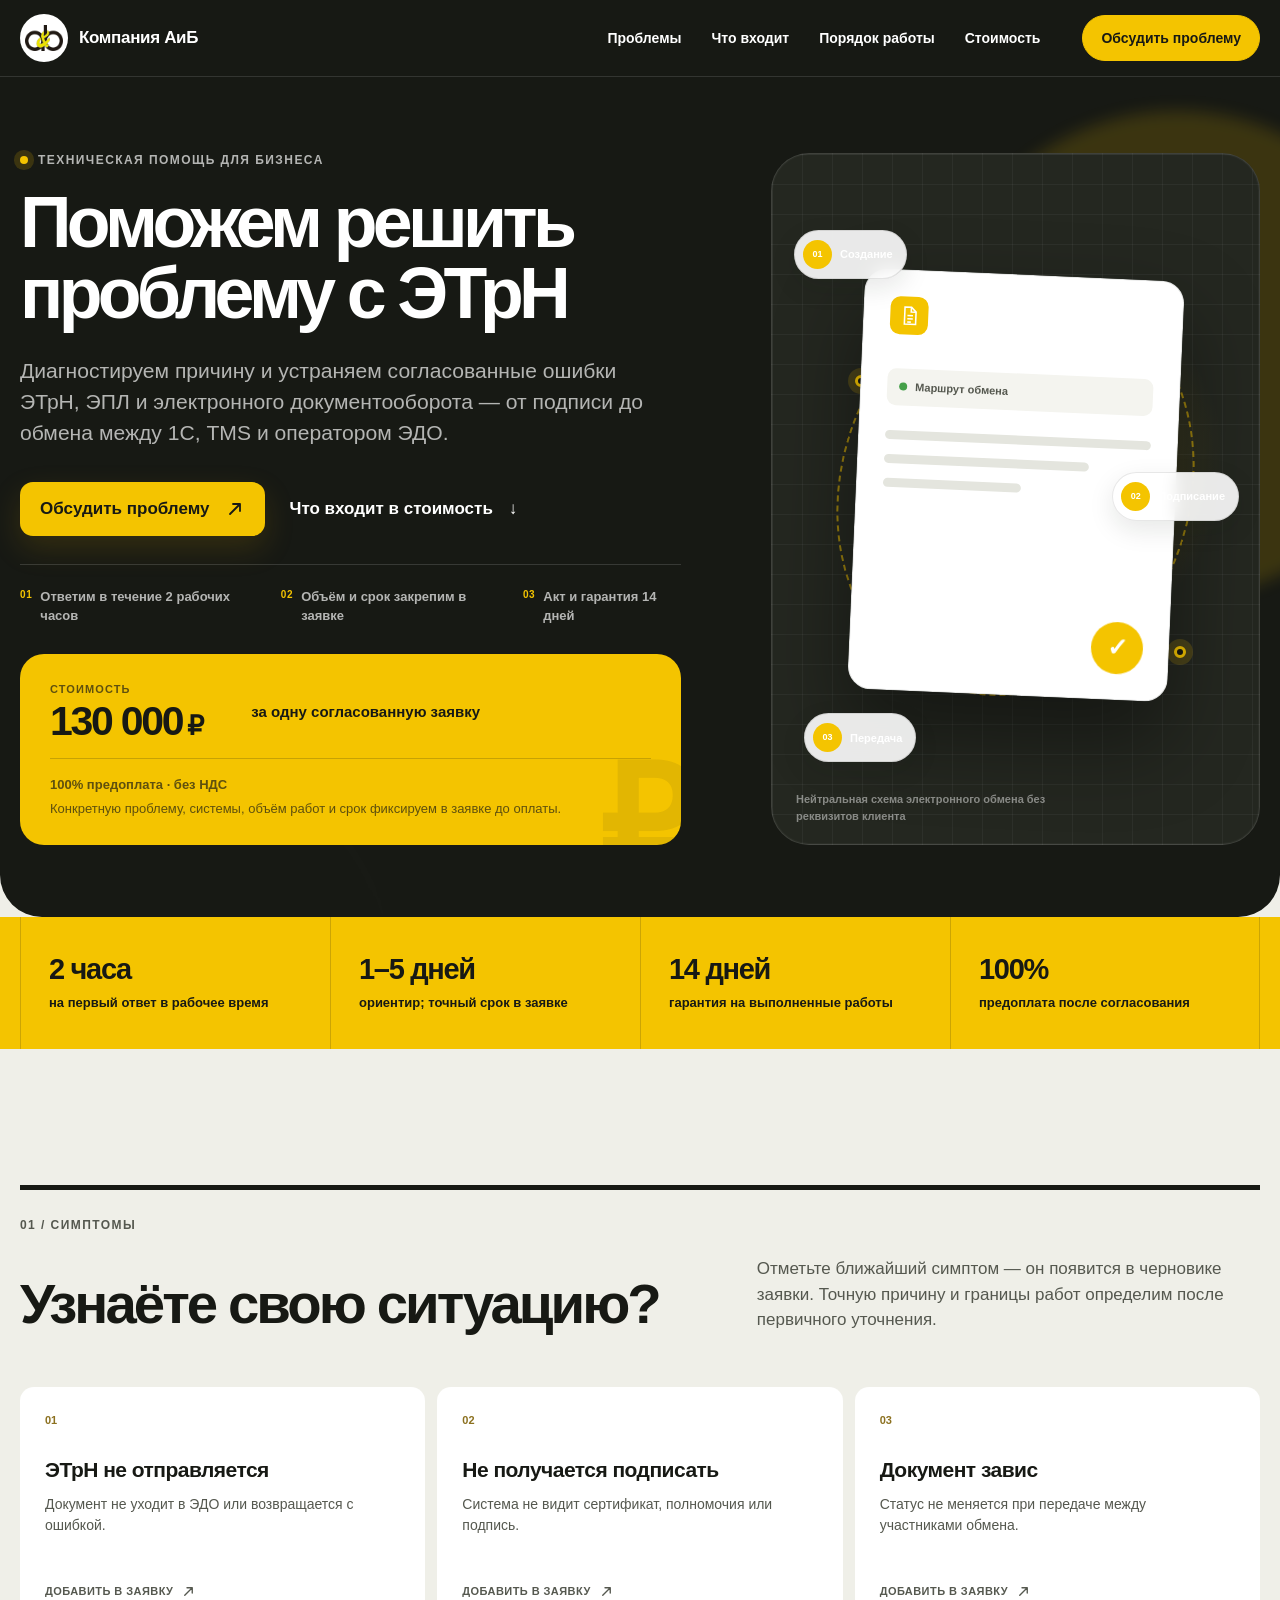
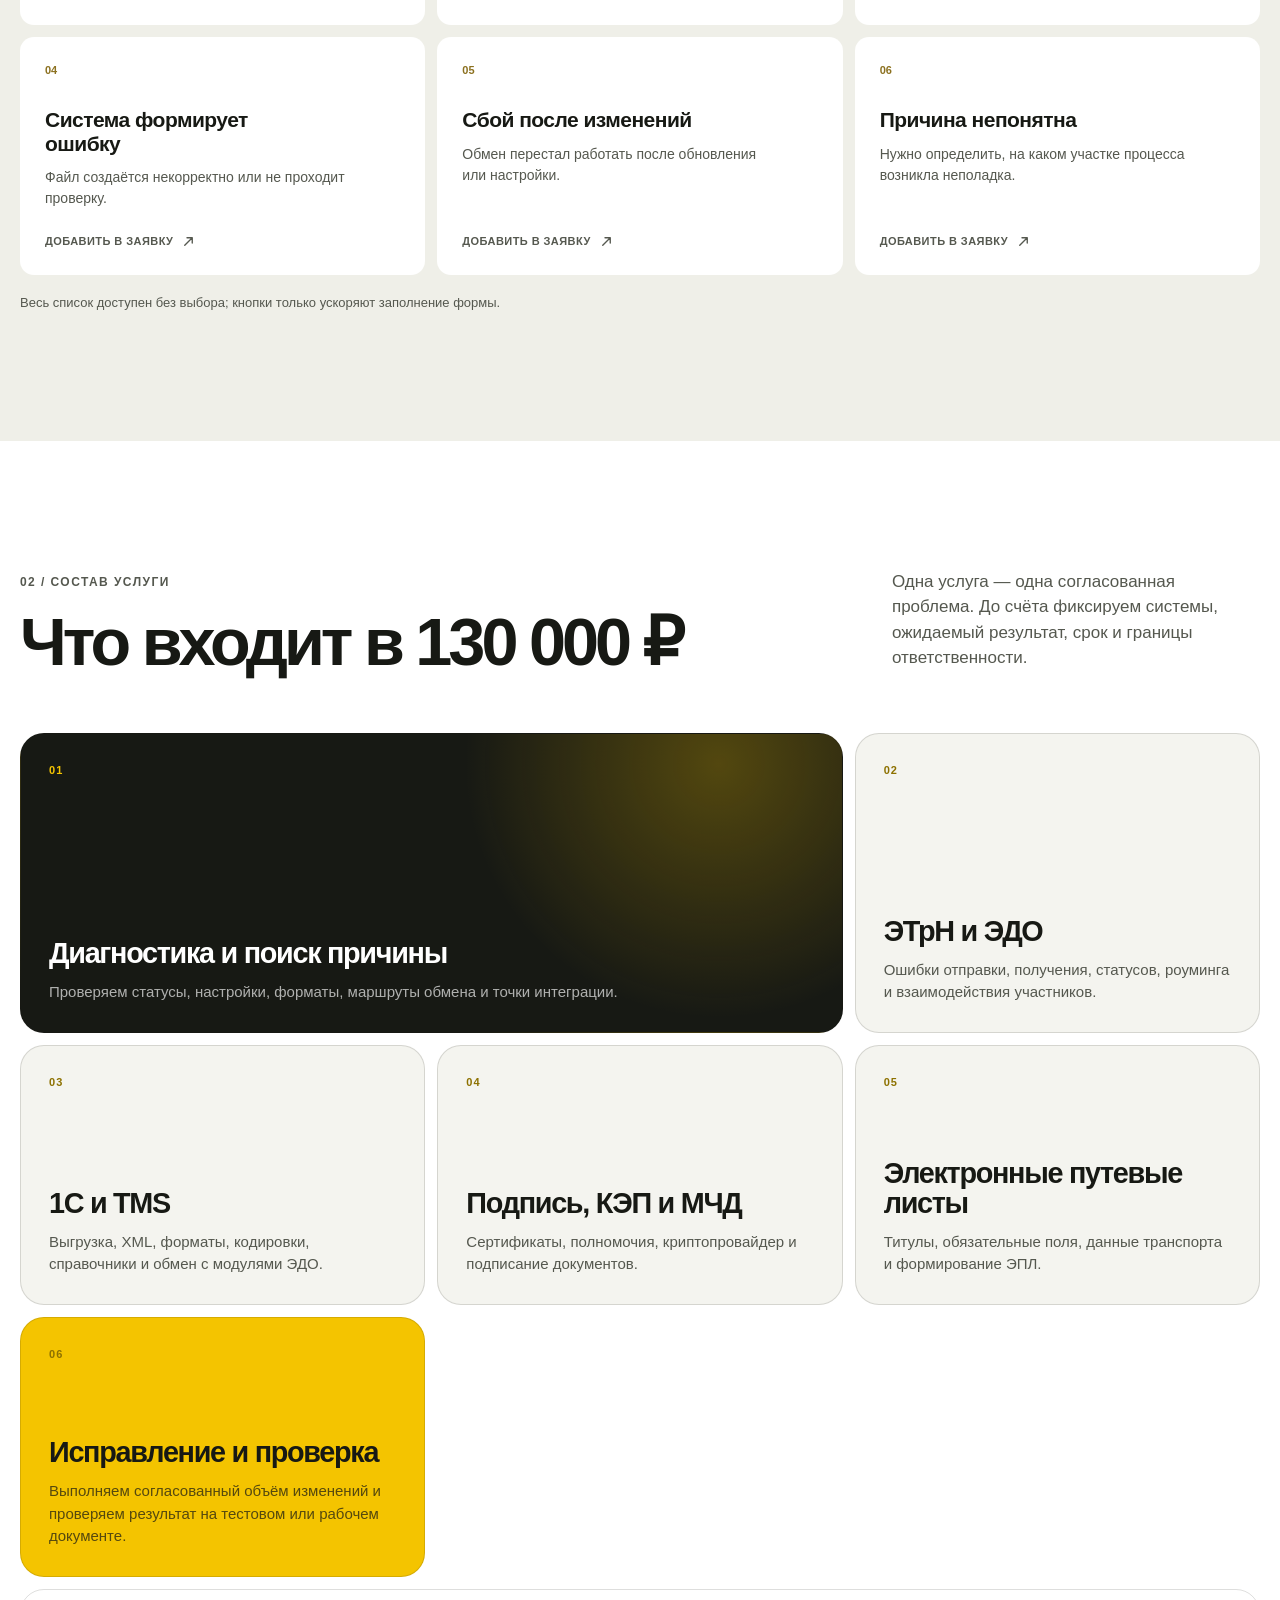
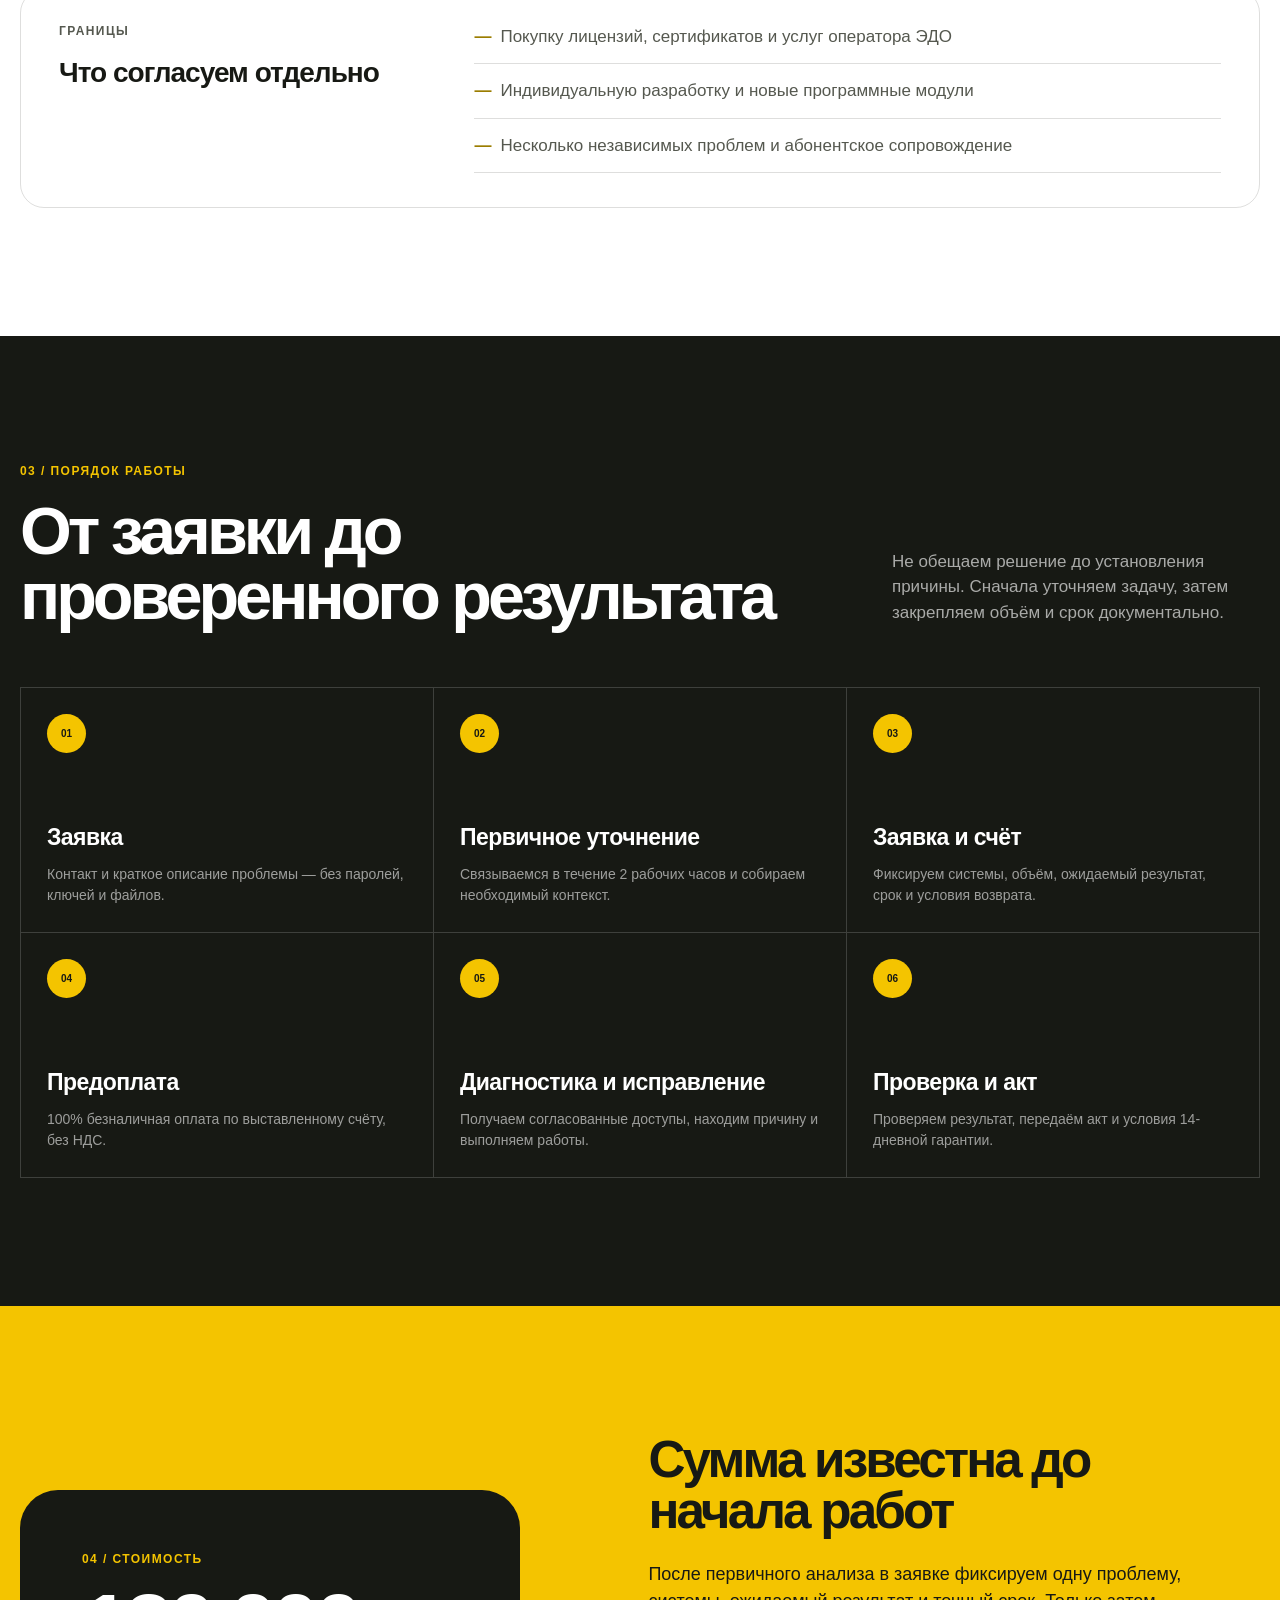
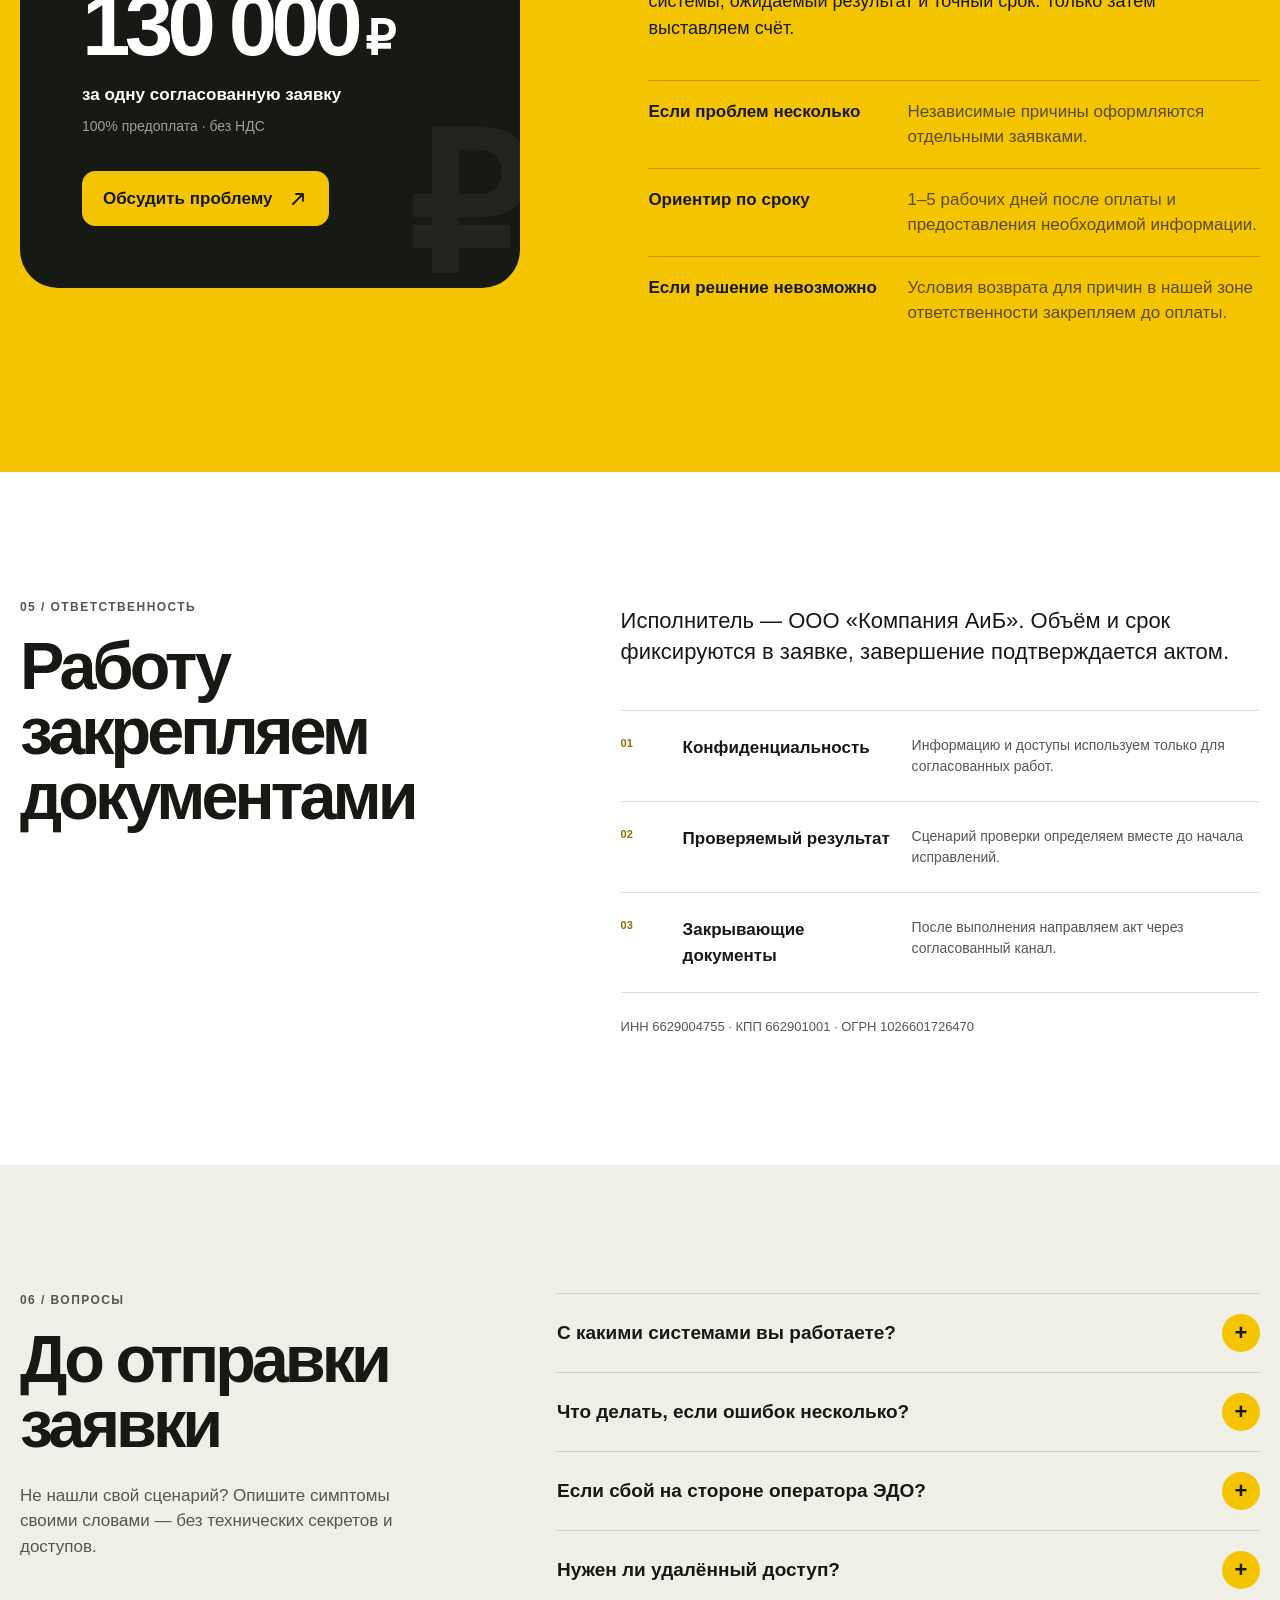
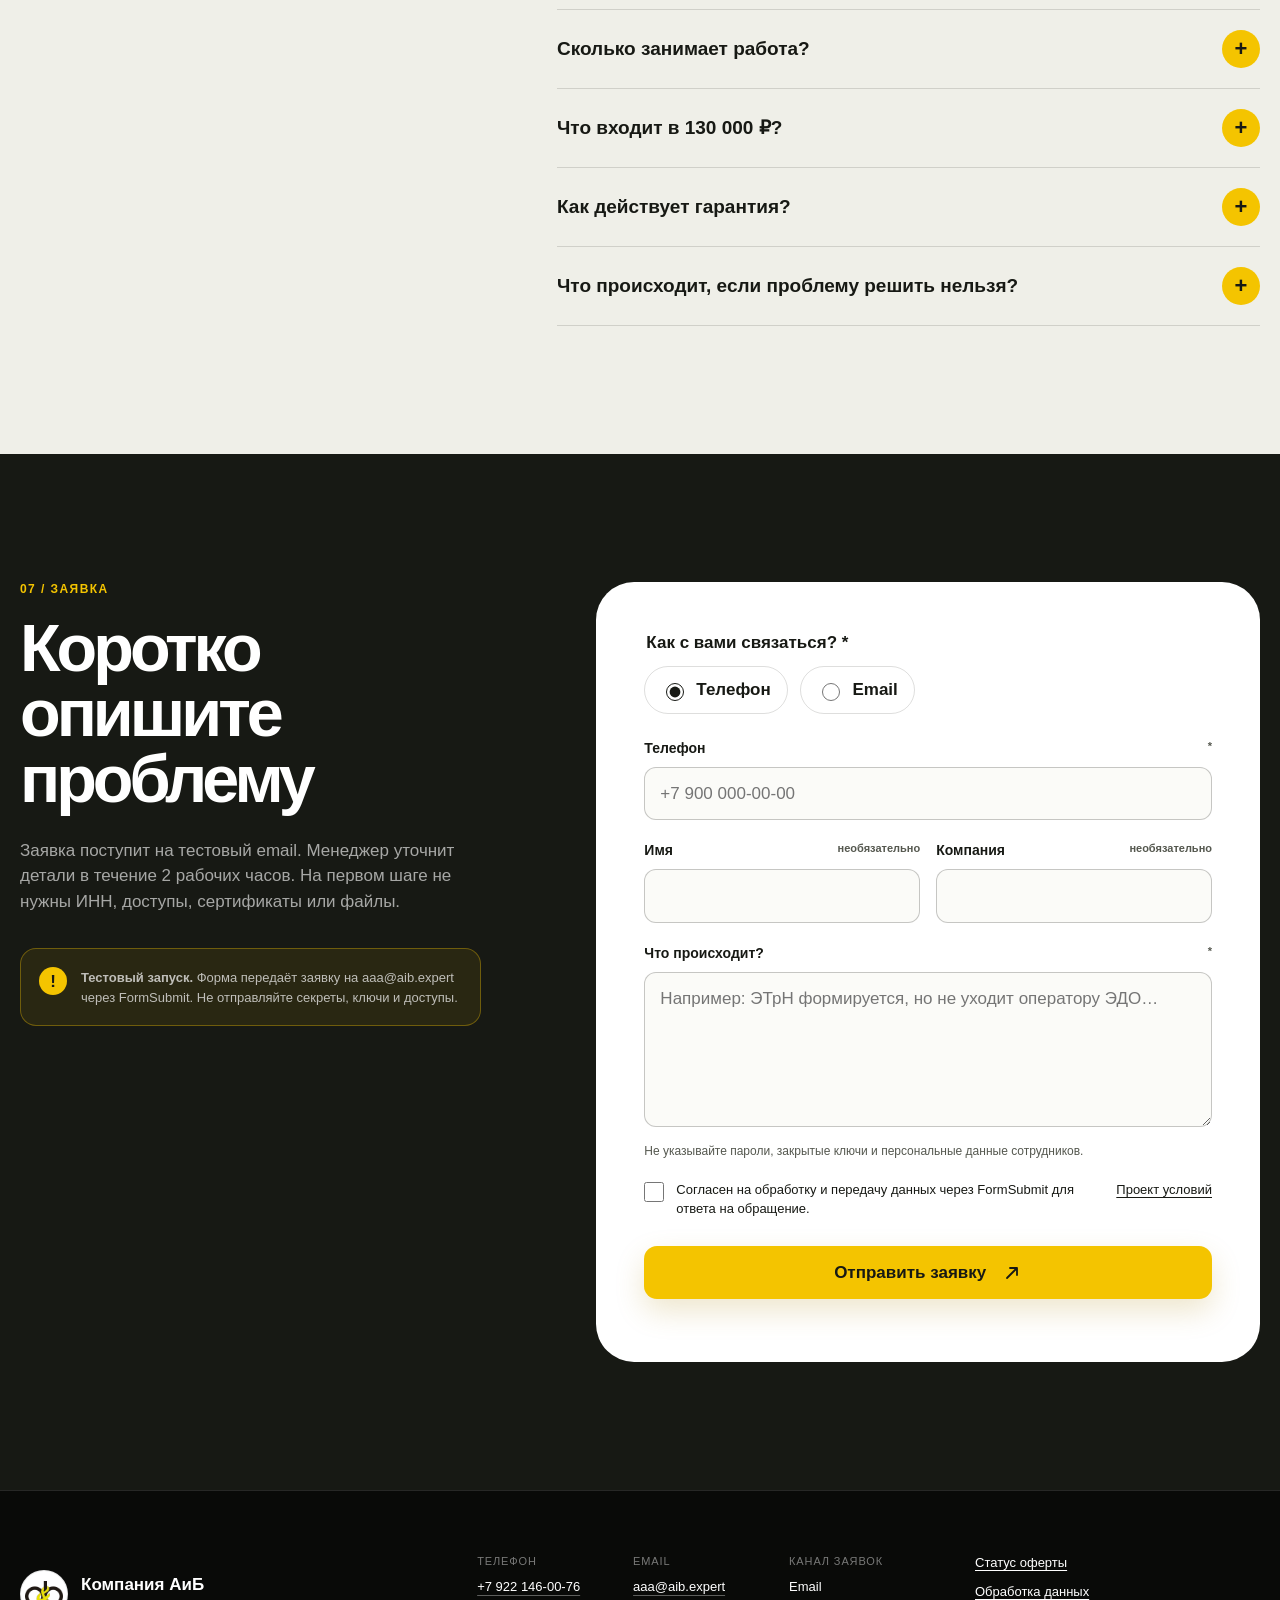
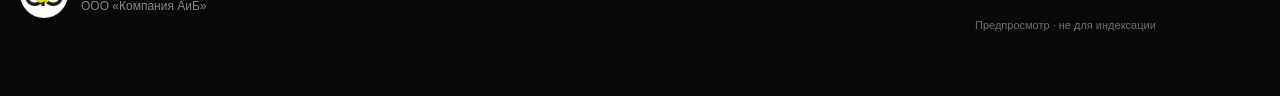
==== commit f3babce0: "Add mobile floating CTA and subtle motion" ====
--- a/index.html
+++ b/index.html
@@ -19,7 +19,7 @@
     data-variant="b"
     data-preview="true"
     data-form-mode="testing"
-    data-form-endpoint="https://formsubmit.co/ajax/niki-antr@yandex.ru"
+    data-form-endpoint="https://formsubmit.co/ajax/aaa@aib.expert"
     data-form-retry-seconds="30"
     data-form-duplicate-minutes="10"
     data-analytics-provider="Yandex Metrica"
@@ -44,6 +44,10 @@
         <a class="header-cta" href="#request" data-cta data-placement="header">Обсудить проблему</a>
       </div>
     </header>
+
+    <a class="floating-cta" href="#request" data-floating-cta data-cta data-placement="mobile_floating" aria-hidden="true" tabindex="-1">
+      Обсудить проблему <span class="button__icon" aria-hidden="true"><svg viewBox="0 0 20 20" focusable="false"><path d="M5 15 15 5M8 5h7v7"/></svg></span>
+    </a>
 
     <main id="main">
       <section class="hero hero--final" id="top" aria-labelledby="hero-title">
@@ -116,41 +120,41 @@
           <p>Отметьте ближайший симптом — он появится в черновике заявки. Точную причину и границы работ определим после первичного уточнения.</p>
         </div>
         <div class="symptoms__grid">
-        <button class="symptom-card" type="button" data-symptom="ЭТрН не отправляется" aria-pressed="false">
+        <button class="symptom-card" type="button" data-symptom="ЭТрН не отправляется" data-cta data-placement="symptom_card" aria-pressed="false">
           <span class="symptom-card__number" aria-hidden="true">01</span>
           <span class="symptom-card__title">ЭТрН не отправляется</span>
           <span class="symptom-card__text">Документ не уходит в ЭДО или возвращается с ошибкой.</span>
-          <span class="symptom-card__action">Добавить в заявку <span class="button__icon" aria-hidden="true"><svg viewBox="0 0 20 20" focusable="false"><path d="M5 15 15 5M8 5h7v7"/></svg></span></span>
+          <span class="symptom-card__action"><span class="symptom-card__action-label">Добавить в заявку</span> <span class="button__icon" aria-hidden="true"><svg viewBox="0 0 20 20" focusable="false"><path d="M5 15 15 5M8 5h7v7"/></svg></span></span>
         </button>
-        <button class="symptom-card" type="button" data-symptom="Не получается подписать" aria-pressed="false">
+        <button class="symptom-card" type="button" data-symptom="Не получается подписать" data-cta data-placement="symptom_card" aria-pressed="false">
           <span class="symptom-card__number" aria-hidden="true">02</span>
           <span class="symptom-card__title">Не получается подписать</span>
           <span class="symptom-card__text">Система не видит сертификат, полномочия или подпись.</span>
-          <span class="symptom-card__action">Добавить в заявку <span class="button__icon" aria-hidden="true"><svg viewBox="0 0 20 20" focusable="false"><path d="M5 15 15 5M8 5h7v7"/></svg></span></span>
+          <span class="symptom-card__action"><span class="symptom-card__action-label">Добавить в заявку</span> <span class="button__icon" aria-hidden="true"><svg viewBox="0 0 20 20" focusable="false"><path d="M5 15 15 5M8 5h7v7"/></svg></span></span>
         </button>
-        <button class="symptom-card" type="button" data-symptom="Документ завис" aria-pressed="false">
+        <button class="symptom-card" type="button" data-symptom="Документ завис" data-cta data-placement="symptom_card" aria-pressed="false">
           <span class="symptom-card__number" aria-hidden="true">03</span>
           <span class="symptom-card__title">Документ завис</span>
           <span class="symptom-card__text">Статус не меняется при передаче между участниками обмена.</span>
-          <span class="symptom-card__action">Добавить в заявку <span class="button__icon" aria-hidden="true"><svg viewBox="0 0 20 20" focusable="false"><path d="M5 15 15 5M8 5h7v7"/></svg></span></span>
+          <span class="symptom-card__action"><span class="symptom-card__action-label">Добавить в заявку</span> <span class="button__icon" aria-hidden="true"><svg viewBox="0 0 20 20" focusable="false"><path d="M5 15 15 5M8 5h7v7"/></svg></span></span>
         </button>
-        <button class="symptom-card" type="button" data-symptom="Система формирует ошибку" aria-pressed="false">
+        <button class="symptom-card" type="button" data-symptom="Система формирует ошибку" data-cta data-placement="symptom_card" aria-pressed="false">
           <span class="symptom-card__number" aria-hidden="true">04</span>
           <span class="symptom-card__title">Система формирует ошибку</span>
           <span class="symptom-card__text">Файл создаётся некорректно или не проходит проверку.</span>
-          <span class="symptom-card__action">Добавить в заявку <span class="button__icon" aria-hidden="true"><svg viewBox="0 0 20 20" focusable="false"><path d="M5 15 15 5M8 5h7v7"/></svg></span></span>
+          <span class="symptom-card__action"><span class="symptom-card__action-label">Добавить в заявку</span> <span class="button__icon" aria-hidden="true"><svg viewBox="0 0 20 20" focusable="false"><path d="M5 15 15 5M8 5h7v7"/></svg></span></span>
         </button>
-        <button class="symptom-card" type="button" data-symptom="Сбой после изменений" aria-pressed="false">
+        <button class="symptom-card" type="button" data-symptom="Сбой после изменений" data-cta data-placement="symptom_card" aria-pressed="false">
           <span class="symptom-card__number" aria-hidden="true">05</span>
           <span class="symptom-card__title">Сбой после изменений</span>
           <span class="symptom-card__text">Обмен перестал работать после обновления или настройки.</span>
-          <span class="symptom-card__action">Добавить в заявку <span class="button__icon" aria-hidden="true"><svg viewBox="0 0 20 20" focusable="false"><path d="M5 15 15 5M8 5h7v7"/></svg></span></span>
+          <span class="symptom-card__action"><span class="symptom-card__action-label">Добавить в заявку</span> <span class="button__icon" aria-hidden="true"><svg viewBox="0 0 20 20" focusable="false"><path d="M5 15 15 5M8 5h7v7"/></svg></span></span>
         </button>
-        <button class="symptom-card" type="button" data-symptom="Причина непонятна" aria-pressed="false">
+        <button class="symptom-card" type="button" data-symptom="Причина непонятна" data-cta data-placement="symptom_card" aria-pressed="false">
           <span class="symptom-card__number" aria-hidden="true">06</span>
           <span class="symptom-card__title">Причина непонятна</span>
           <span class="symptom-card__text">Нужно определить, на каком участке процесса возникла неполадка.</span>
-          <span class="symptom-card__action">Добавить в заявку <span class="button__icon" aria-hidden="true"><svg viewBox="0 0 20 20" focusable="false"><path d="M5 15 15 5M8 5h7v7"/></svg></span></span>
+          <span class="symptom-card__action"><span class="symptom-card__action-label">Добавить в заявку</span> <span class="button__icon" aria-hidden="true"><svg viewBox="0 0 20 20" focusable="false"><path d="M5 15 15 5M8 5h7v7"/></svg></span></span>
         </button></div>
         <p class="selection-status" aria-live="polite">Весь список доступен без выбора; кнопки только ускоряют заполнение формы.</p>
       </section>
@@ -320,7 +324,7 @@
             <p class="section-index">07 / Заявка</p>
             <h2 id="request-title">Коротко опишите проблему</h2>
             <p>Заявка поступит на тестовый email. Менеджер уточнит детали в течение 2 рабочих часов. На первом шаге не нужны ИНН, доступы, сертификаты или файлы.</p>
-            <div class="preview-badge"><span aria-hidden="true">!</span><p><strong>Тестовый запуск.</strong> Форма передаёт заявку на niki-antr@yandex.ru через FormSubmit. Не отправляйте секреты, ключи и доступы.</p></div>
+            <div class="preview-badge"><span aria-hidden="true">!</span><p><strong>Тестовый запуск.</strong> Форма передаёт заявку на aaa@aib.expert через FormSubmit. Не отправляйте секреты, ключи и доступы.</p></div>
           </div>
 
           <form class="lead-form" novalidate data-lead-form autocomplete="on">
@@ -378,6 +382,15 @@
       </section>
     </main>
 
+    <aside class="selection-toast" data-selection-toast role="status" aria-live="polite" hidden>
+      <div>
+        <strong>Добавлено в заявку</strong>
+        <span data-selection-toast-text></span>
+      </div>
+      <a href="#request" data-cta data-placement="symptom_toast">Перейти к форме</a>
+      <button type="button" data-selection-toast-close aria-label="Закрыть уведомление">×</button>
+    </aside>
+
     <footer class="site-footer">
       <div class="content-shell footer-grid">
         <div class="footer-brand">
@@ -386,7 +399,7 @@
         </div>
         <dl class="footer-contacts">
           <div><dt>Телефон</dt><dd><a href="tel:+79221460076" data-contact data-channel="phone">+7 922 146-00-76</a></dd></div>
-          <div><dt>Email</dt><dd><a href="mailto:niki-antr@yandex.ru" data-contact data-channel="email">niki-antr@yandex.ru</a></dd></div>
+          <div><dt>Email</dt><dd><a href="mailto:aaa@aib.expert" data-contact data-channel="email">aaa@aib.expert</a></dd></div>
           <div><dt>Канал заявок</dt><dd>Email</dd></div>
         </dl>
         <div class="footer-docs">
@@ -402,7 +415,7 @@
         <button class="dialog-close" aria-label="Закрыть окно">×</button>
         <p class="section-index">Проект документа</p>
         <h2 id="privacy-title">Обработка персональных данных</h2>
-        <p>Для тестового ответа ООО «Компания АиБ» получает указанные в форме контакт, имя, компанию и описание проблемы. Передача выполняется через сервис FormSubmit на адрес niki-antr@yandex.ru; по документации сервиса обращения могут храниться до 30 дней. Не указывайте в форме пароли, закрытые ключи, сертификаты и данные третьих лиц. Согласие можно отозвать письмом на niki-antr@yandex.ru. Это проект условий для тестирования, а не утверждённая финальная политика.</p>
+        <p>Для тестового ответа ООО «Компания АиБ» получает указанные в форме контакт, имя, компанию и описание проблемы. Передача выполняется через сервис FormSubmit на адрес aaa@aib.expert; по документации сервиса обращения могут храниться до 30 дней. Не указывайте в форме пароли, закрытые ключи, сертификаты и данные третьих лиц. Согласие можно отозвать письмом на aaa@aib.expert. Это проект условий для тестирования, а не утверждённая финальная политика.</p>
         <button class="button button--dark" value="close">Понятно</button>
       </form>
     </dialog>
--- a/styles.css
+++ b/styles.css
@@ -166,6 +166,10 @@
   font-weight: 750;
 }
 
+.floating-cta {
+  display: none;
+}
+
 .hero {
   position: relative;
   overflow: hidden;
@@ -282,6 +286,12 @@
 .button:hover .button__icon,
 .symptom-card:hover .button__icon {
   transform: translate(2px, -2px);
+}
+
+.button:active,
+.header-cta:active,
+.floating-cta:active {
+  transform: translateY(1px) scale(0.985);
 }
 
 .button--primary {
@@ -597,6 +607,23 @@
   bottom: 27%;
 }
 
+@keyframes signal-pulse {
+  0%, 100% {
+    box-shadow: 0 0 0 7px rgba(244, 196, 0, 0.18);
+  }
+  50% {
+    box-shadow: 0 0 0 14px rgba(244, 196, 0, 0.04);
+  }
+}
+
+.motion-ready .flow-visual__signal {
+  animation: signal-pulse 2.8s ease-in-out infinite;
+}
+
+.motion-ready .flow-visual__signal--two {
+  animation-delay: 1.4s;
+}
+
 .hero__glow {
   position: absolute;
   border-radius: 50%;
@@ -685,6 +712,8 @@
 .symptom-card[aria-pressed="true"] {
   border-color: var(--ink);
   background: var(--yellow-soft);
+  box-shadow: inset 0 0 0 2px var(--yellow);
+  transform: translateY(-3px);
 }
 
 .symptom-card__number {
@@ -728,6 +757,15 @@
 .symptom-card__action .button__icon {
   width: 15px;
   height: 15px;
+}
+
+.symptom-card[aria-pressed="true"] .symptom-card__action {
+  width: fit-content;
+  margin-top: auto;
+  padding: 10px 13px;
+  border-radius: 999px;
+  background: var(--yellow);
+  color: var(--ink);
 }
 
 .selection-status {
@@ -946,8 +984,8 @@
   background: var(--white);
 }
 
-body[data-variant="b"] .symptom-card:nth-child(1),
-body[data-variant="b"] .symptom-card:nth-child(4) {
+body[data-variant="b"] .symptom-card[aria-pressed="true"] {
+  border-color: var(--ink);
   background: var(--yellow-soft);
 }
 
@@ -1245,6 +1283,20 @@
   min-height: 76px;
 }
 
+.motion-ready [data-reveal] {
+  opacity: 0;
+  transform: translateY(22px);
+  transition:
+    opacity 620ms cubic-bezier(0.22, 1, 0.36, 1),
+    transform 620ms cubic-bezier(0.22, 1, 0.36, 1);
+  transition-delay: var(--reveal-delay, 0ms);
+}
+
+.motion-ready [data-reveal].is-visible {
+  opacity: 1;
+  transform: translateY(0);
+}
+
 .hero--final .hero__grid {
   padding-top: 76px;
   padding-bottom: 72px;
@@ -1970,6 +2022,76 @@
   color: #176b36;
 }
 
+.selection-toast {
+  position: fixed;
+  z-index: 70;
+  right: 20px;
+  bottom: max(20px, env(safe-area-inset-bottom, 0px));
+  width: min(calc(100% - 40px), 560px);
+  padding: 16px 52px 16px 18px;
+  display: grid;
+  grid-template-columns: 1fr auto;
+  gap: 8px 18px;
+  align-items: center;
+  border: 1px solid rgba(244, 196, 0, 0.45);
+  border-radius: 18px;
+  background: #171914;
+  color: var(--white);
+  box-shadow: 0 18px 54px rgba(0, 0, 0, 0.34);
+}
+
+.selection-toast[hidden] {
+  display: none;
+}
+
+.selection-toast div {
+  min-width: 0;
+  display: grid;
+  gap: 2px;
+}
+
+.selection-toast strong {
+  color: var(--yellow);
+  font-size: 14px;
+}
+
+.selection-toast span {
+  overflow: hidden;
+  color: rgba(255, 255, 255, 0.7);
+  font-size: 12px;
+  text-overflow: ellipsis;
+  white-space: nowrap;
+}
+
+.selection-toast a {
+  min-height: 44px;
+  padding: 10px 15px;
+  display: inline-flex;
+  align-items: center;
+  justify-content: center;
+  border-radius: 999px;
+  background: var(--yellow);
+  color: var(--ink);
+  text-decoration: none;
+  font-size: 13px;
+  font-weight: 800;
+}
+
+.selection-toast > button {
+  position: absolute;
+  top: 8px;
+  right: 8px;
+  width: 36px;
+  height: 36px;
+  padding: 0;
+  border: 0;
+  background: transparent;
+  color: rgba(255, 255, 255, 0.72);
+  cursor: pointer;
+  font-size: 24px;
+  line-height: 1;
+}
+
 .site-footer {
   padding: 62px 0;
   background: #090a08;
@@ -2104,16 +2226,45 @@
 }
 
 @media (max-width: 820px) {
+  .site-header--final {
+    position: relative;
+    top: auto;
+    box-shadow: none;
+  }
+
   .site-header--final::before {
-    content: "";
-    position: absolute;
-    z-index: 0;
-    right: 0;
-    bottom: 100%;
-    left: 0;
-    height: calc(180px + env(safe-area-inset-top, 0px));
-    background: #171914;
+    content: none;
+  }
+
+  .floating-cta {
+    position: fixed;
+    z-index: 55;
+    right: 14px;
+    bottom: max(14px, env(safe-area-inset-bottom, 0px));
+    min-height: 54px;
+    padding: 14px 19px;
+    display: inline-flex;
+    align-items: center;
+    justify-content: center;
+    gap: 11px;
+    border: 1px solid rgba(23, 25, 20, 0.15);
+    border-radius: 999px;
+    background: var(--yellow);
+    color: var(--ink);
+    box-shadow: 0 15px 42px rgba(0, 0, 0, 0.28);
+    opacity: 0;
     pointer-events: none;
+    text-decoration: none;
+    font-size: 14px;
+    font-weight: 820;
+    transform: translateY(calc(100% + 28px));
+    transition: opacity 220ms ease, transform 260ms cubic-bezier(0.22, 1, 0.36, 1);
+  }
+
+  .floating-cta.is-visible {
+    opacity: 1;
+    pointer-events: auto;
+    transform: translateY(0);
   }
 
   .section-heading--split,
@@ -2151,6 +2302,18 @@
 }
 
 @media (max-width: 620px) {
+  .selection-toast {
+    right: 14px;
+    bottom: max(14px, env(safe-area-inset-bottom, 0px));
+    width: calc(100% - 28px);
+    padding: 15px 45px 15px 16px;
+    grid-template-columns: 1fr;
+  }
+
+  .selection-toast a {
+    width: fit-content;
+  }
+
   .site-header--final .site-header__inner {
     min-height: 70px;
   }
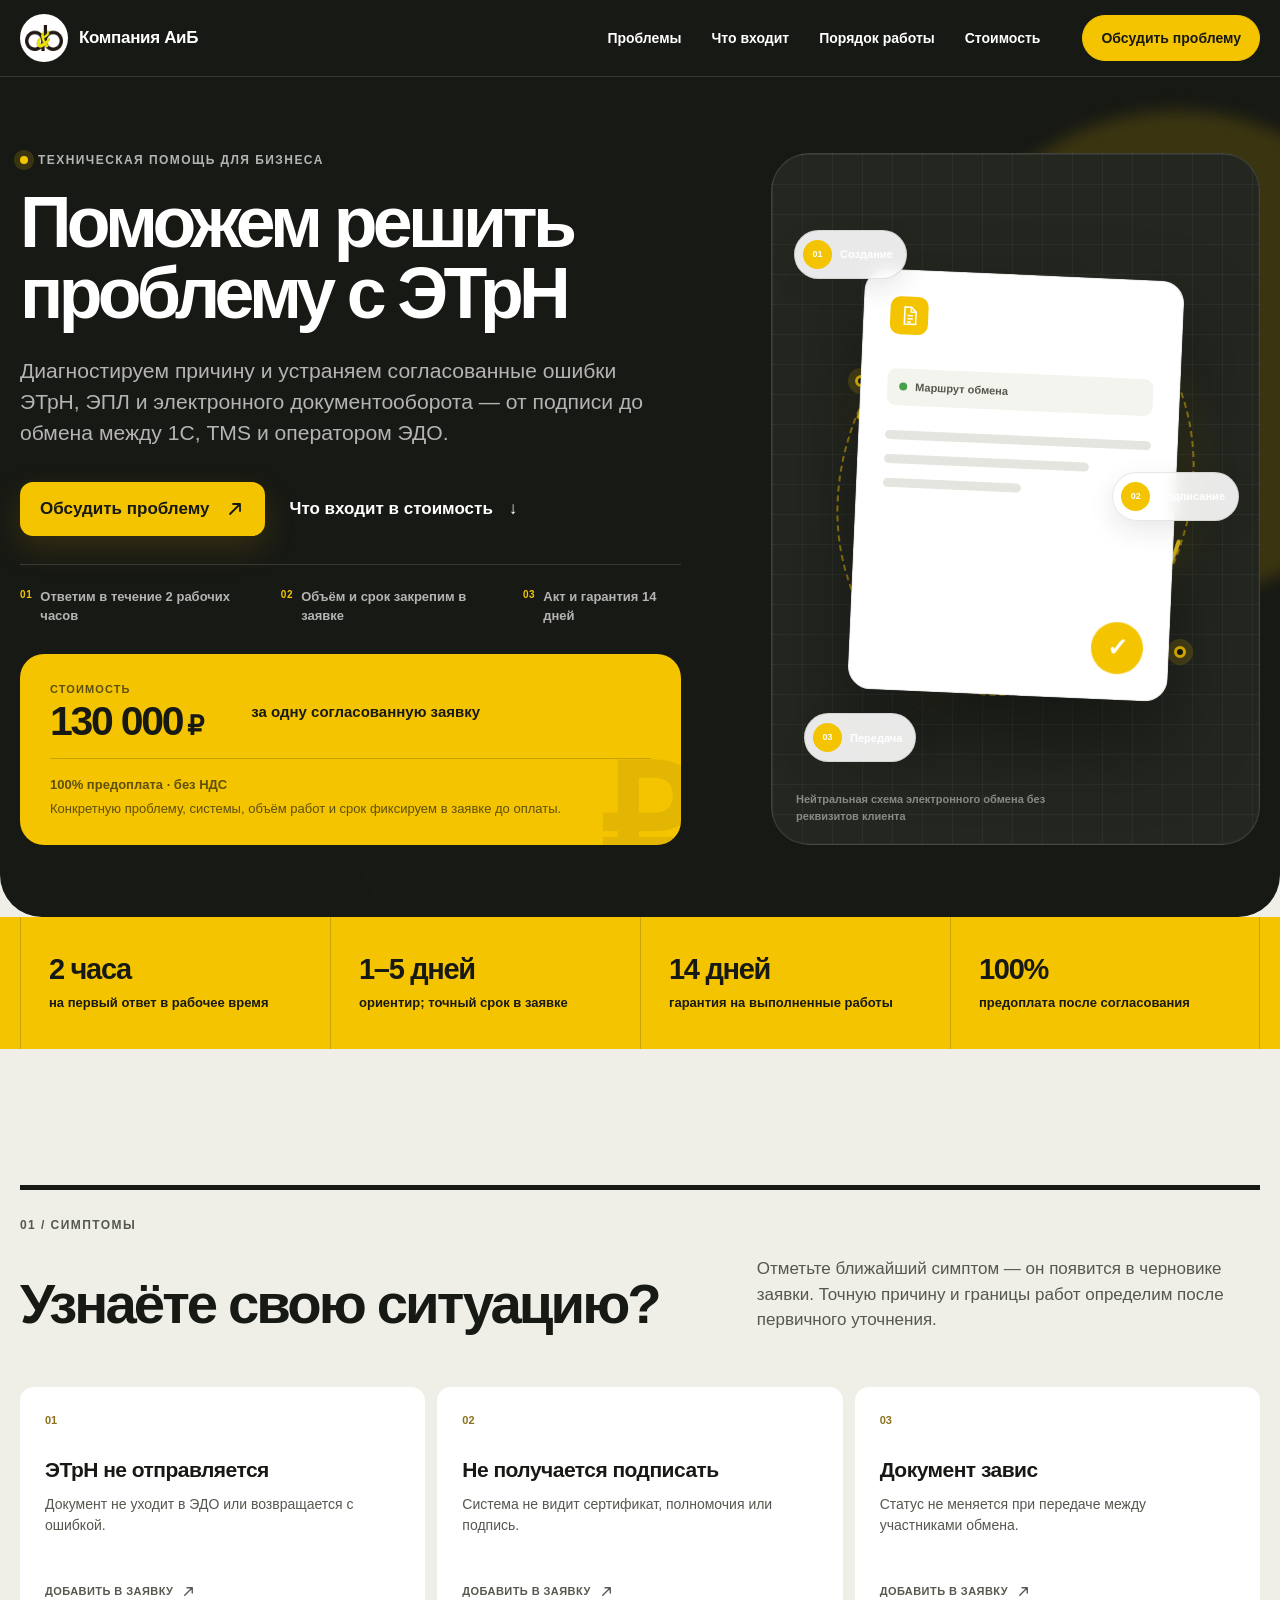
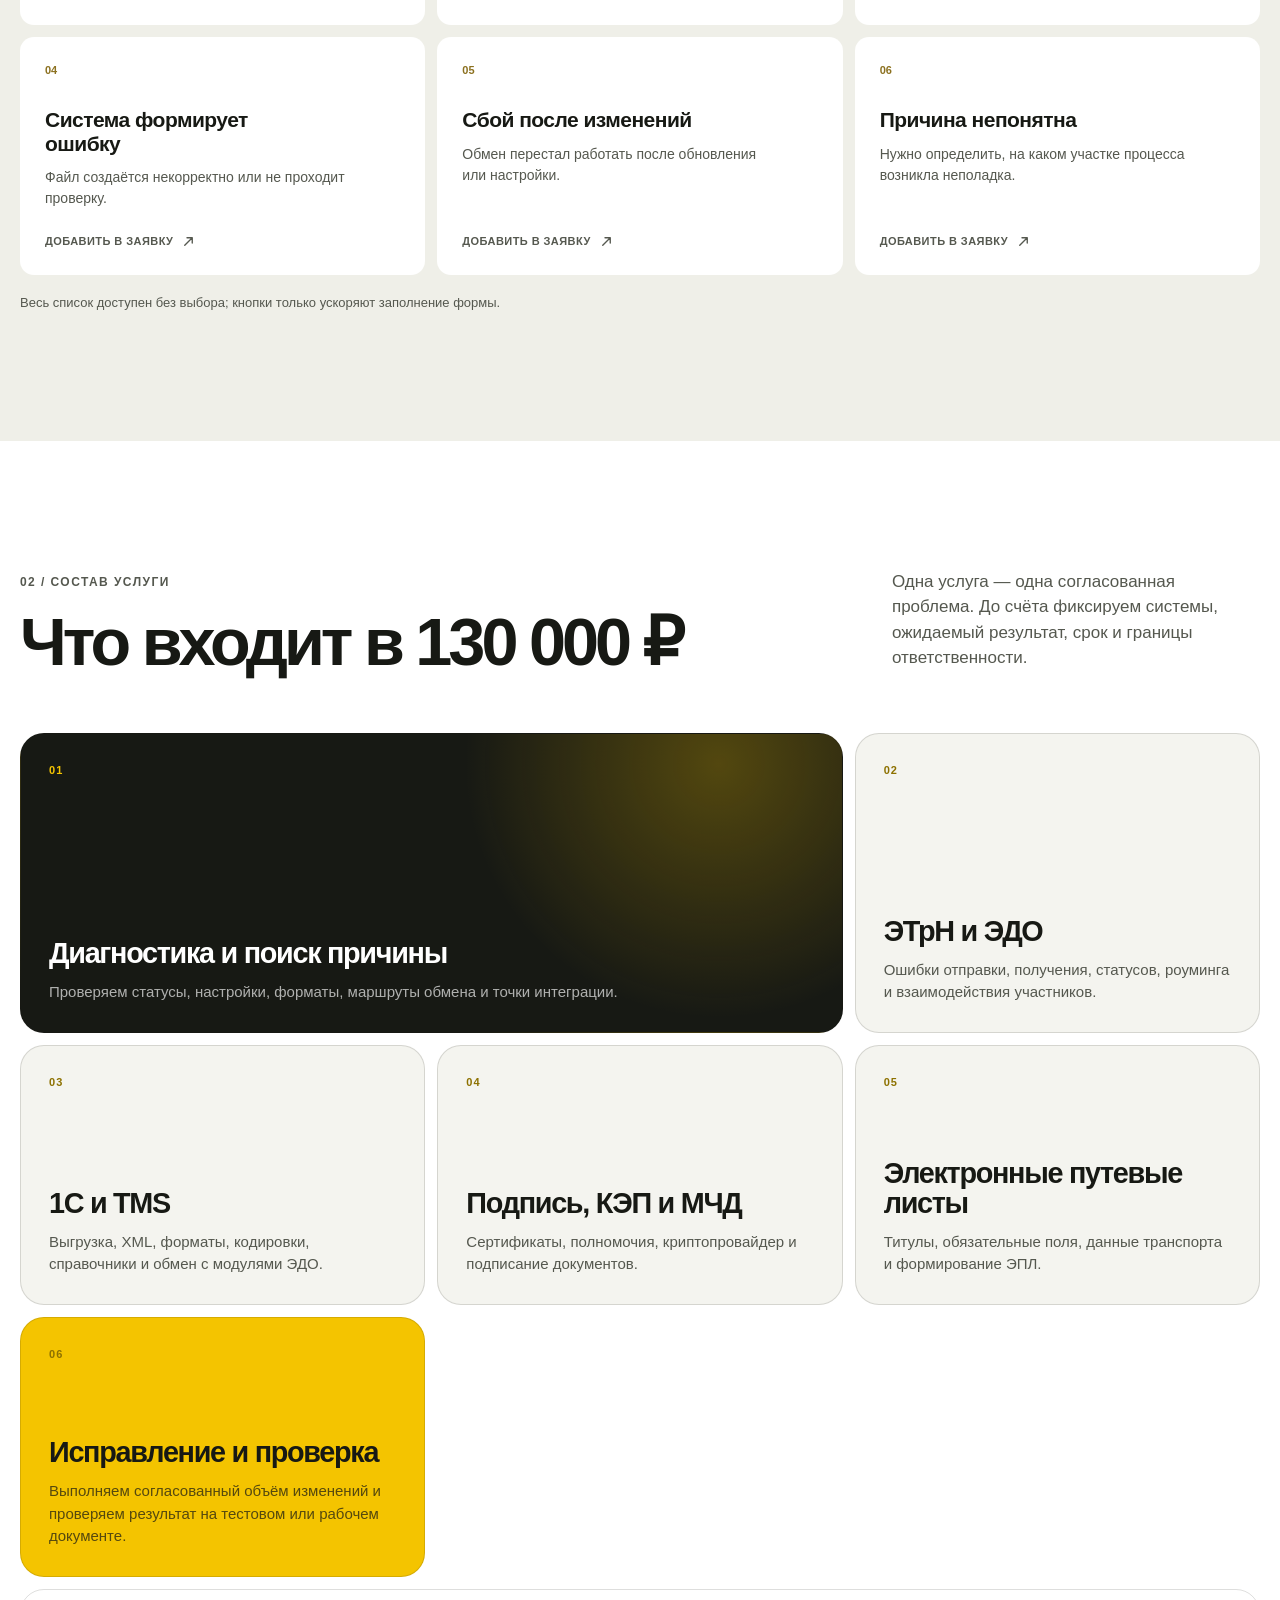
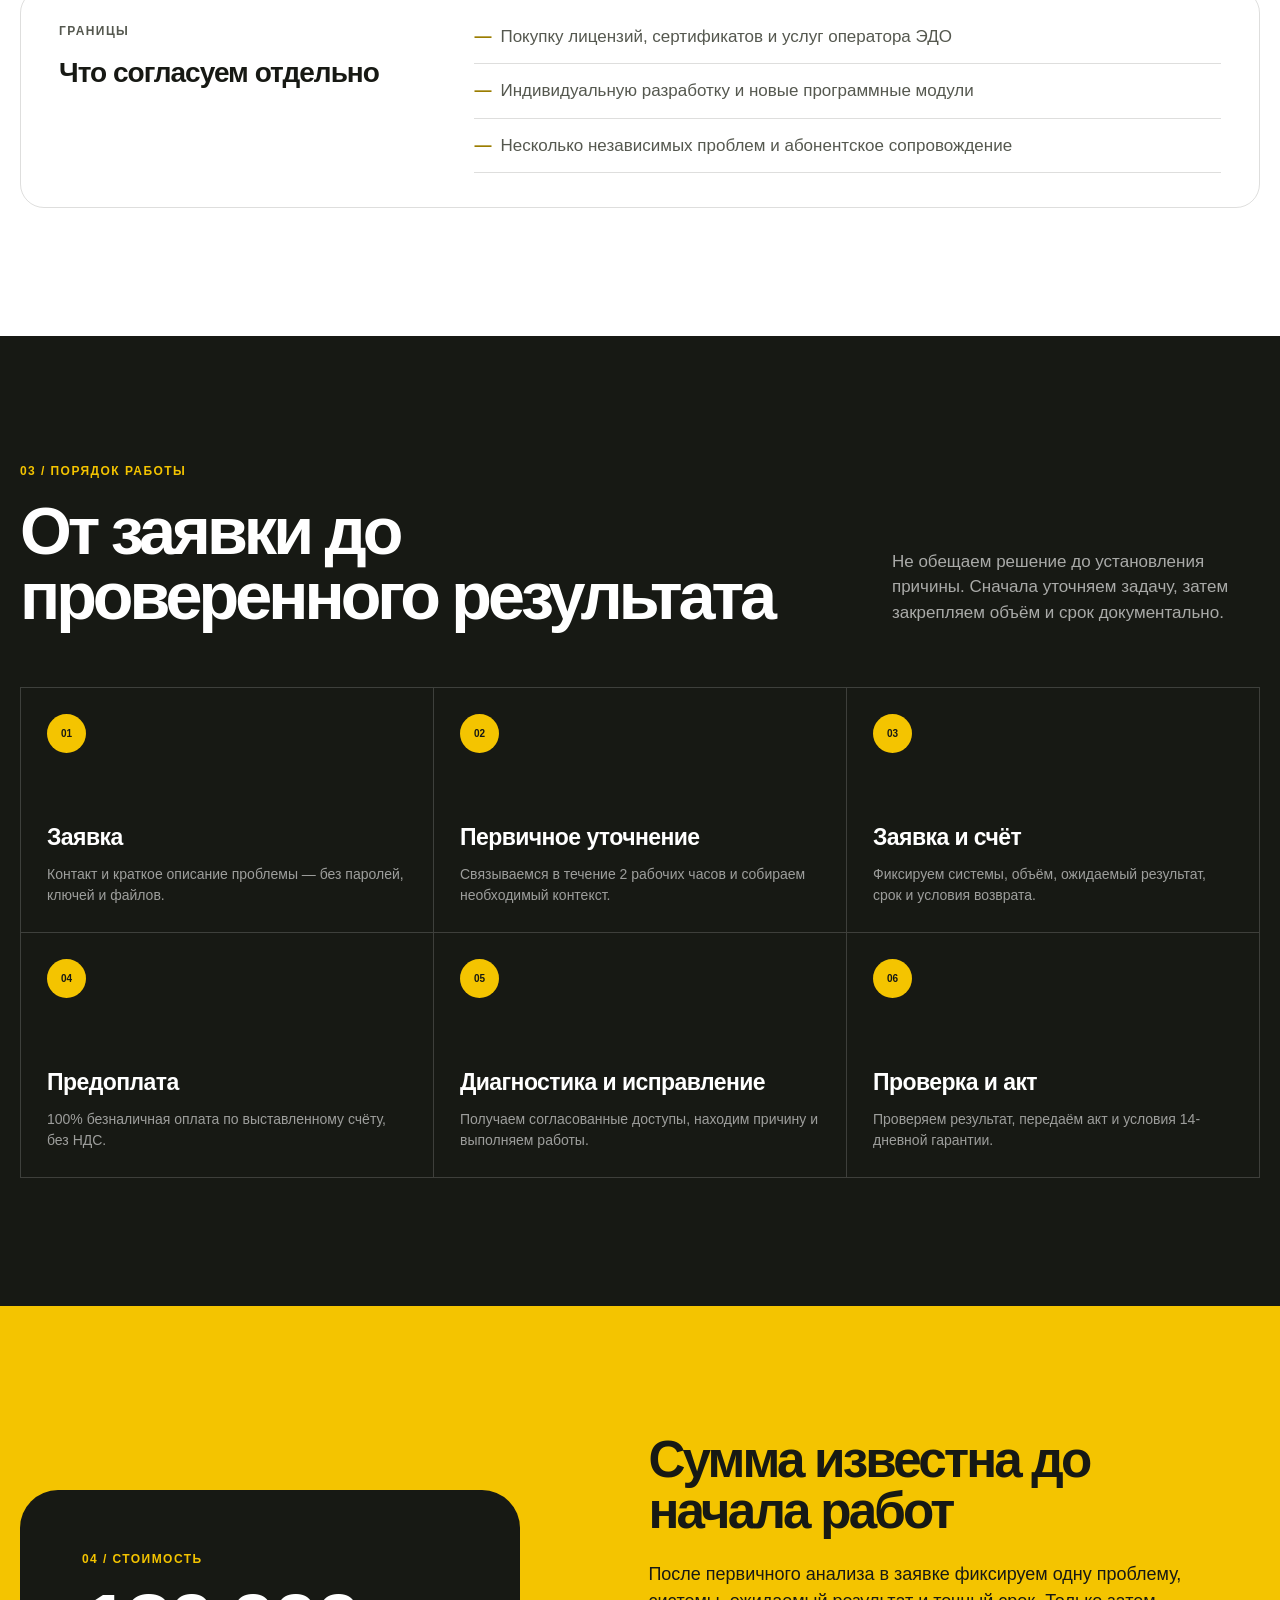
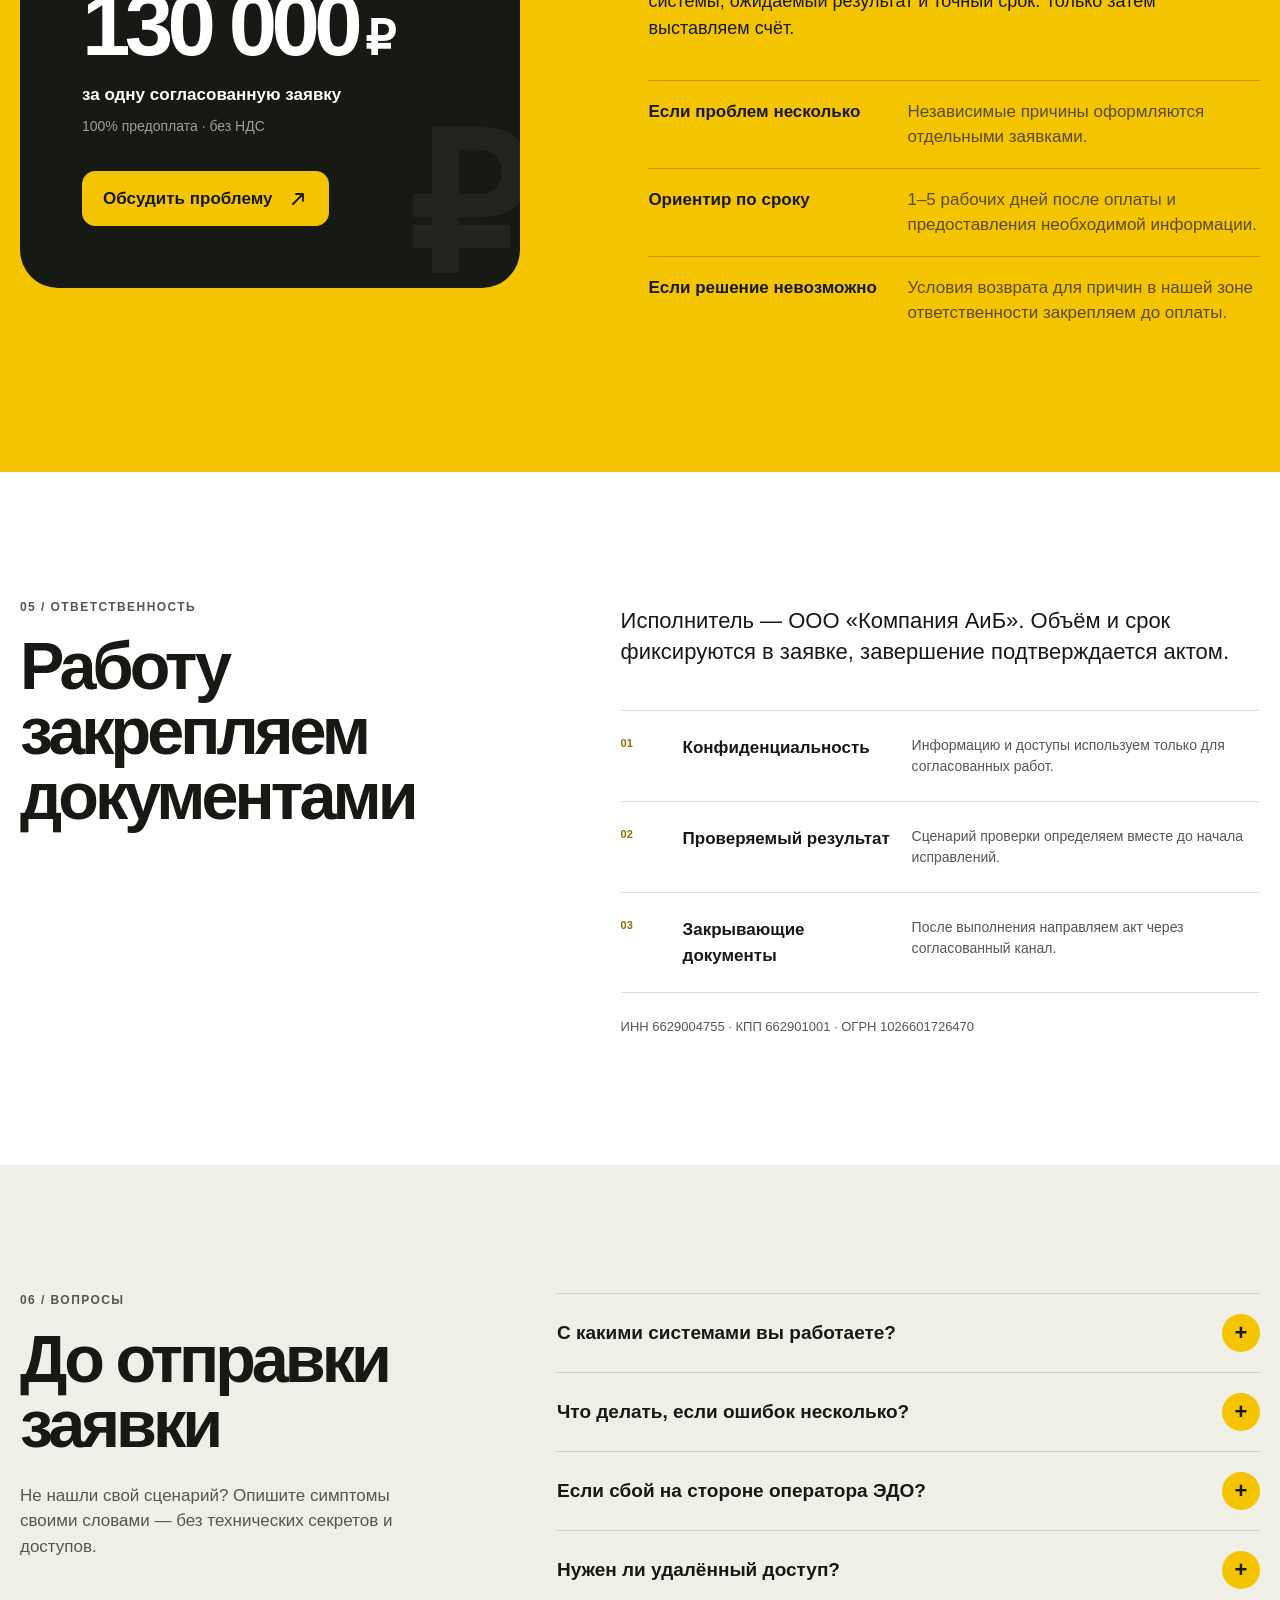
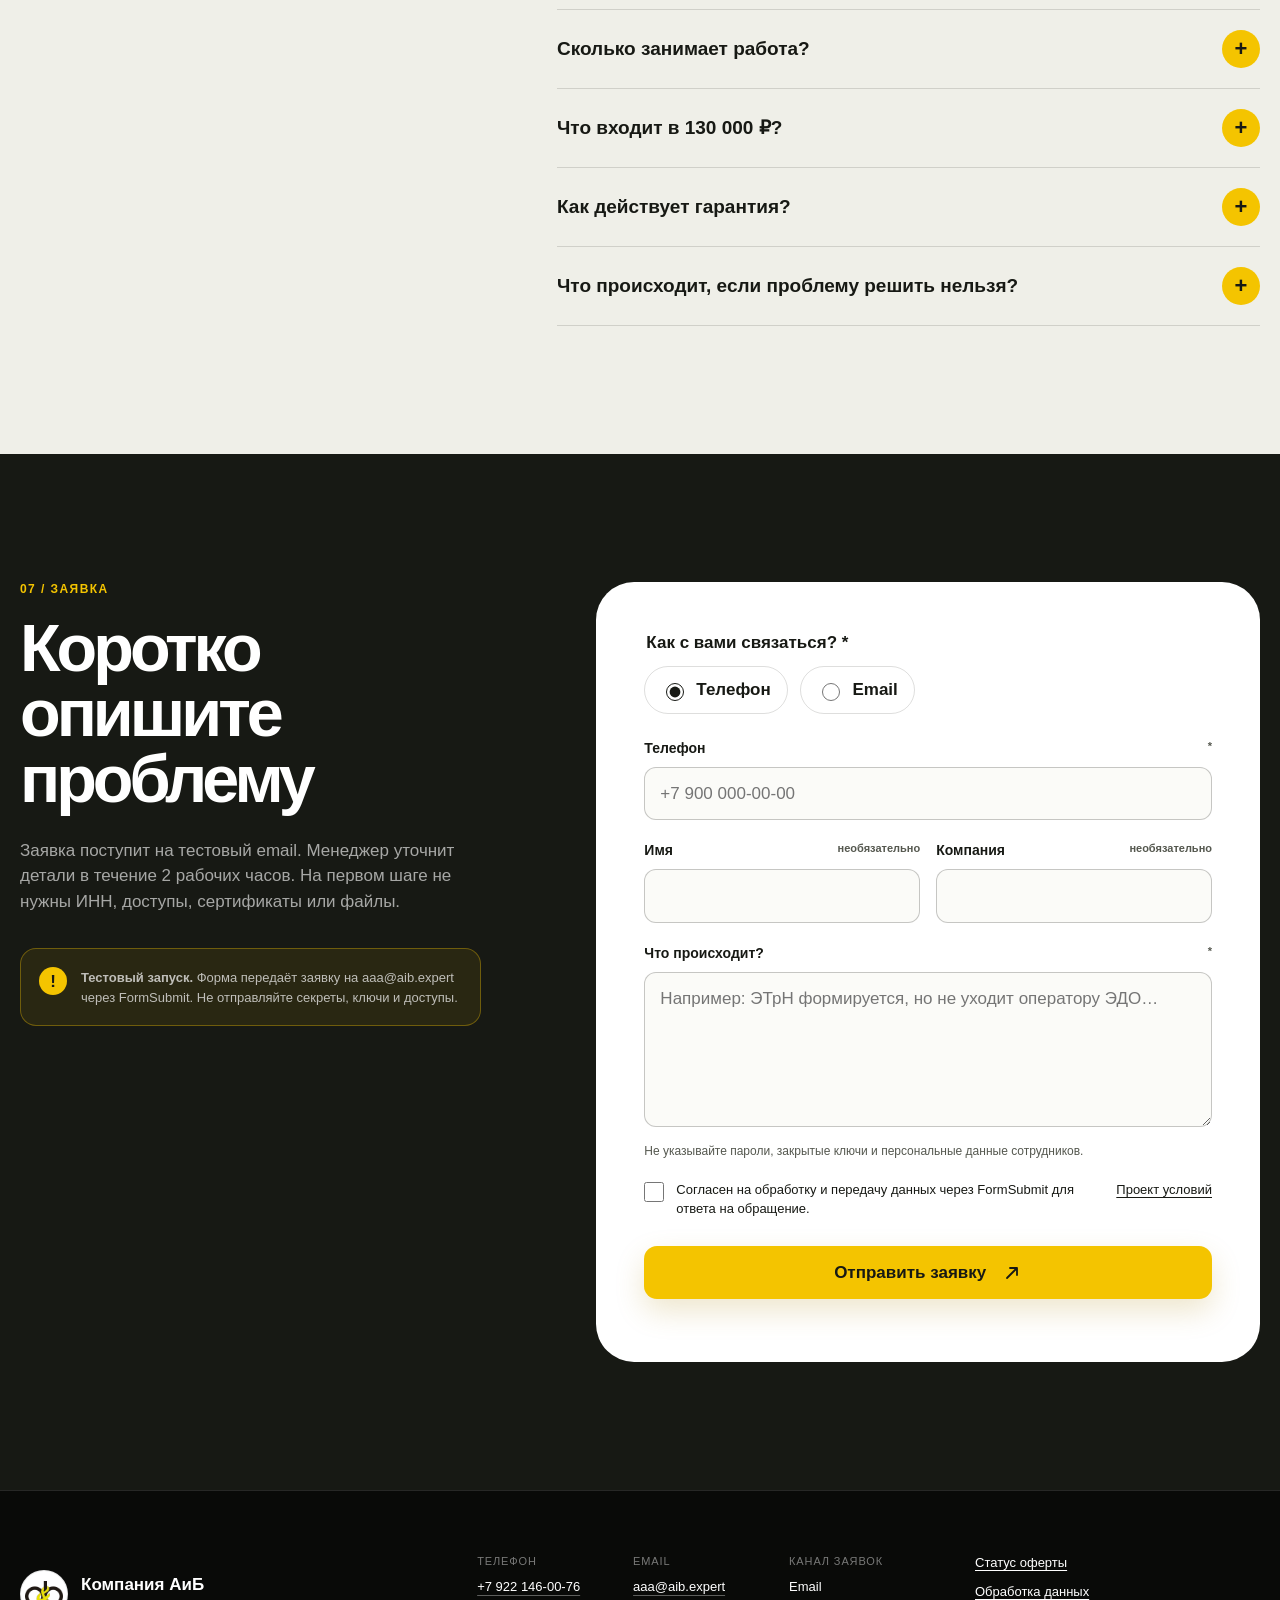
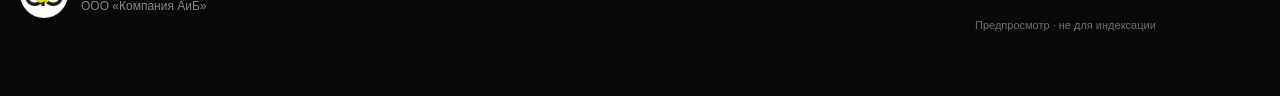
==== commit 6e47fdb7: "Animate document flow process and FAQ" ====
--- a/index.html
+++ b/index.html
@@ -83,6 +83,9 @@
             <div class="flow-visual__signal flow-visual__signal--one" aria-hidden="true"></div>
             <div class="flow-visual__signal flow-visual__signal--two" aria-hidden="true"></div>
             <div class="flow-visual__route" aria-hidden="true"></div>
+            <svg class="flow-visual__pulse" viewBox="0 0 100 100" preserveAspectRatio="none" aria-hidden="true" focusable="false">
+              <ellipse cx="50" cy="50" rx="49" ry="49" pathLength="100" />
+            </svg>
             <div class="flow-node flow-node--start"><span>01</span> Создание</div>
             <div class="flow-node flow-node--sign"><span>02</span> Подписание</div>
             <div class="flow-node flow-node--send"><span>03</span> Передача</div>
@@ -285,35 +288,51 @@
           <div class="faq-list">
         <details class="faq-item">
           <summary>С какими системами вы работаете?<span aria-hidden="true">+</span></summary>
-          <p>Рассматриваем задачи в 1С, TMS, модулях и сервисах ЭДО, а также при обмене ЭТрН и формировании ЭПЛ. Конкретные системы и версии фиксируем в заявке после первичного анализа.</p>
+          <div class="faq-item__content">
+            <div class="faq-item__content-inner"><p>Рассматриваем задачи в 1С, TMS, модулях и сервисах ЭДО, а также при обмене ЭТрН и формировании ЭПЛ. Конкретные системы и версии фиксируем в заявке после первичного анализа.</p></div>
+          </div>
         </details>
         <details class="faq-item">
           <summary>Что делать, если ошибок несколько?<span aria-hidden="true">+</span></summary>
-          <p>Определим, относятся ли симптомы к одной причине. Несколько независимых проблем оформляются отдельными согласованными заявками.</p>
+          <div class="faq-item__content">
+            <div class="faq-item__content-inner"><p>Определим, относятся ли симптомы к одной причине. Несколько независимых проблем оформляются отдельными согласованными заявками.</p></div>
+          </div>
         </details>
         <details class="faq-item">
           <summary>Если сбой на стороне оператора ЭДО?<span aria-hidden="true">+</span></summary>
-          <p>Поможем локализовать причину и подготовить дальнейшие действия. Мы не можем устранить инфраструктурный сбой оператора, если он не связан с нашими работами.</p>
+          <div class="faq-item__content">
+            <div class="faq-item__content-inner"><p>Поможем локализовать причину и подготовить дальнейшие действия. Мы не можем устранить инфраструктурный сбой оператора, если он не связан с нашими работами.</p></div>
+          </div>
         </details>
         <details class="faq-item">
           <summary>Нужен ли удалённый доступ?<span aria-hidden="true">+</span></summary>
-          <p>Иногда он требуется для диагностики. Доступ и безопасный способ подключения согласуем отдельно — пароли и ключи электронной подписи через публичную форму не запрашиваем.</p>
+          <div class="faq-item__content">
+            <div class="faq-item__content-inner"><p>Иногда он требуется для диагностики. Доступ и безопасный способ подключения согласуем отдельно — пароли и ключи электронной подписи через публичную форму не запрашиваем.</p></div>
+          </div>
         </details>
         <details class="faq-item">
           <summary>Сколько занимает работа?<span aria-hidden="true">+</span></summary>
-          <p>Ориентир — 1–5 рабочих дней после предоплаты и получения необходимых доступов и информации. Точный срок фиксируем в заявке.</p>
+          <div class="faq-item__content">
+            <div class="faq-item__content-inner"><p>Ориентир — 1–5 рабочих дней после предоплаты и получения необходимых доступов и информации. Точный срок фиксируем в заявке.</p></div>
+          </div>
         </details>
         <details class="faq-item">
           <summary>Что входит в 130 000 ₽?<span aria-hidden="true">+</span></summary>
-          <p>Первичный анализ, диагностика причины, согласованный объём исправлений, проверка результата и закрывающие документы в рамках одной заявки.</p>
+          <div class="faq-item__content">
+            <div class="faq-item__content-inner"><p>Первичный анализ, диагностика причины, согласованный объём исправлений, проверка результата и закрывающие документы в рамках одной заявки.</p></div>
+          </div>
         </details>
         <details class="faq-item">
           <summary>Как действует гарантия?<span aria-hidden="true">+</span></summary>
-          <p>На выполненные работы предусмотрена гарантия 14 дней. Границы гарантийного случая и порядок обращения фиксируем в заявке.</p>
+          <div class="faq-item__content">
+            <div class="faq-item__content-inner"><p>На выполненные работы предусмотрена гарантия 14 дней. Границы гарантийного случая и порядок обращения фиксируем в заявке.</p></div>
+          </div>
         </details>
         <details class="faq-item">
           <summary>Что происходит, если проблему решить нельзя?<span aria-hidden="true">+</span></summary>
-          <p>До оплаты согласуем ожидаемый результат и условия возврата для причин в нашей зоне ответственности. Безусловный возврат при внешних ограничениях оператора, контрагента или программного обеспечения не обещаем.</p>
+          <div class="faq-item__content">
+            <div class="faq-item__content-inner"><p>До оплаты согласуем ожидаемый результат и условия возврата для причин в нашей зоне ответственности. Безусловный возврат при внешних ограничениях оператора, контрагента или программного обеспечения не обещаем.</p></div>
+          </div>
         </details></div>
         </div>
       </section>
--- a/styles.css
+++ b/styles.css
@@ -586,6 +586,44 @@
   transform: rotate(18deg);
 }
 
+.flow-visual__pulse {
+  position: absolute;
+  z-index: 2;
+  left: 14%;
+  top: 18%;
+  width: 72%;
+  height: 61%;
+  overflow: visible;
+  opacity: 0;
+  pointer-events: none;
+  transform: rotate(18deg);
+}
+
+.flow-visual__pulse ellipse {
+  fill: none;
+  stroke: var(--yellow-bright);
+  stroke-width: 4;
+  stroke-dasharray: 7 93;
+  stroke-dashoffset: 100;
+  stroke-linecap: round;
+  vector-effect: non-scaling-stroke;
+  filter: drop-shadow(0 0 5px rgba(244, 196, 0, 0.72));
+}
+
+@keyframes route-travel {
+  to {
+    stroke-dashoffset: 0;
+  }
+}
+
+.motion-ready .flow-visual__pulse {
+  opacity: 1;
+}
+
+.motion-ready .flow-visual__pulse ellipse {
+  animation: route-travel 3.8s linear infinite;
+}
+
 .flow-visual__signal {
   position: absolute;
   z-index: 2;
@@ -617,6 +655,10 @@
 }
 
 .motion-ready .flow-visual__signal {
+  animation: signal-pulse 2.8s ease-in-out infinite;
+}
+
+.motion-ready .eyebrow span {
   animation: signal-pulse 2.8s ease-in-out infinite;
 }
 
@@ -1510,12 +1552,14 @@
 }
 
 .process-list li {
+  position: relative;
   min-height: 245px;
   padding: 26px;
   display: flex;
   flex-direction: column;
   border-right: 1px solid rgba(255, 255, 255, 0.17);
   border-bottom: 1px solid rgba(255, 255, 255, 0.17);
+  transition: background-color 240ms ease;
 }
 
 .process-list > li > span {
@@ -1528,6 +1572,7 @@
   color: var(--ink);
   font-size: 10px;
   font-weight: 850;
+  transition: box-shadow 240ms ease, transform 240ms ease;
 }
 
 .process-list li div {
@@ -1544,6 +1589,36 @@
   margin: 0;
   color: rgba(255, 255, 255, 0.58);
   font-size: 14px;
+}
+
+@keyframes process-highlight {
+  0%, 100% {
+    background-color: transparent;
+  }
+  25%, 72% {
+    background-color: rgba(244, 196, 0, 0.1);
+  }
+}
+
+@keyframes process-number-highlight {
+  0%, 100% {
+    box-shadow: 0 0 0 0 rgba(244, 196, 0, 0);
+    transform: scale(1);
+  }
+  25%, 72% {
+    box-shadow: 0 0 0 9px rgba(244, 196, 0, 0.13);
+    transform: scale(1.08);
+  }
+}
+
+.motion-ready .process-list li.is-step-active {
+  animation: process-highlight 1.05s ease both;
+  animation-delay: var(--process-delay, 0ms);
+}
+
+.motion-ready .process-list li.is-step-active > span {
+  animation: process-number-highlight 1.05s ease both;
+  animation-delay: var(--process-delay, 0ms);
 }
 
 .pricing-section {
@@ -1766,12 +1841,40 @@
   border-radius: 50%;
   background: var(--yellow);
   font-size: 22px;
+  transition: background-color 260ms ease, transform 320ms cubic-bezier(0.22, 1, 0.36, 1);
 }
 
 .faq-item p {
   max-width: 680px;
   margin: -2px 60px 26px 0;
   color: var(--ink-soft);
+}
+
+.faq-item__content-inner {
+  min-height: 0;
+  overflow: hidden;
+}
+
+.faq-enhanced .faq-item__content {
+  display: grid;
+  grid-template-rows: 0fr;
+  opacity: 0;
+  transform: translateY(-8px);
+  transition:
+    grid-template-rows 320ms cubic-bezier(0.22, 1, 0.36, 1),
+    opacity 220ms ease,
+    transform 320ms cubic-bezier(0.22, 1, 0.36, 1);
+}
+
+.faq-enhanced .faq-item.is-expanded .faq-item__content {
+  grid-template-rows: 1fr;
+  opacity: 1;
+  transform: translateY(0);
+}
+
+.faq-enhanced .faq-item.is-expanded summary span {
+  background: var(--yellow-bright);
+  transform: rotate(45deg);
 }
 
 .lead-section {
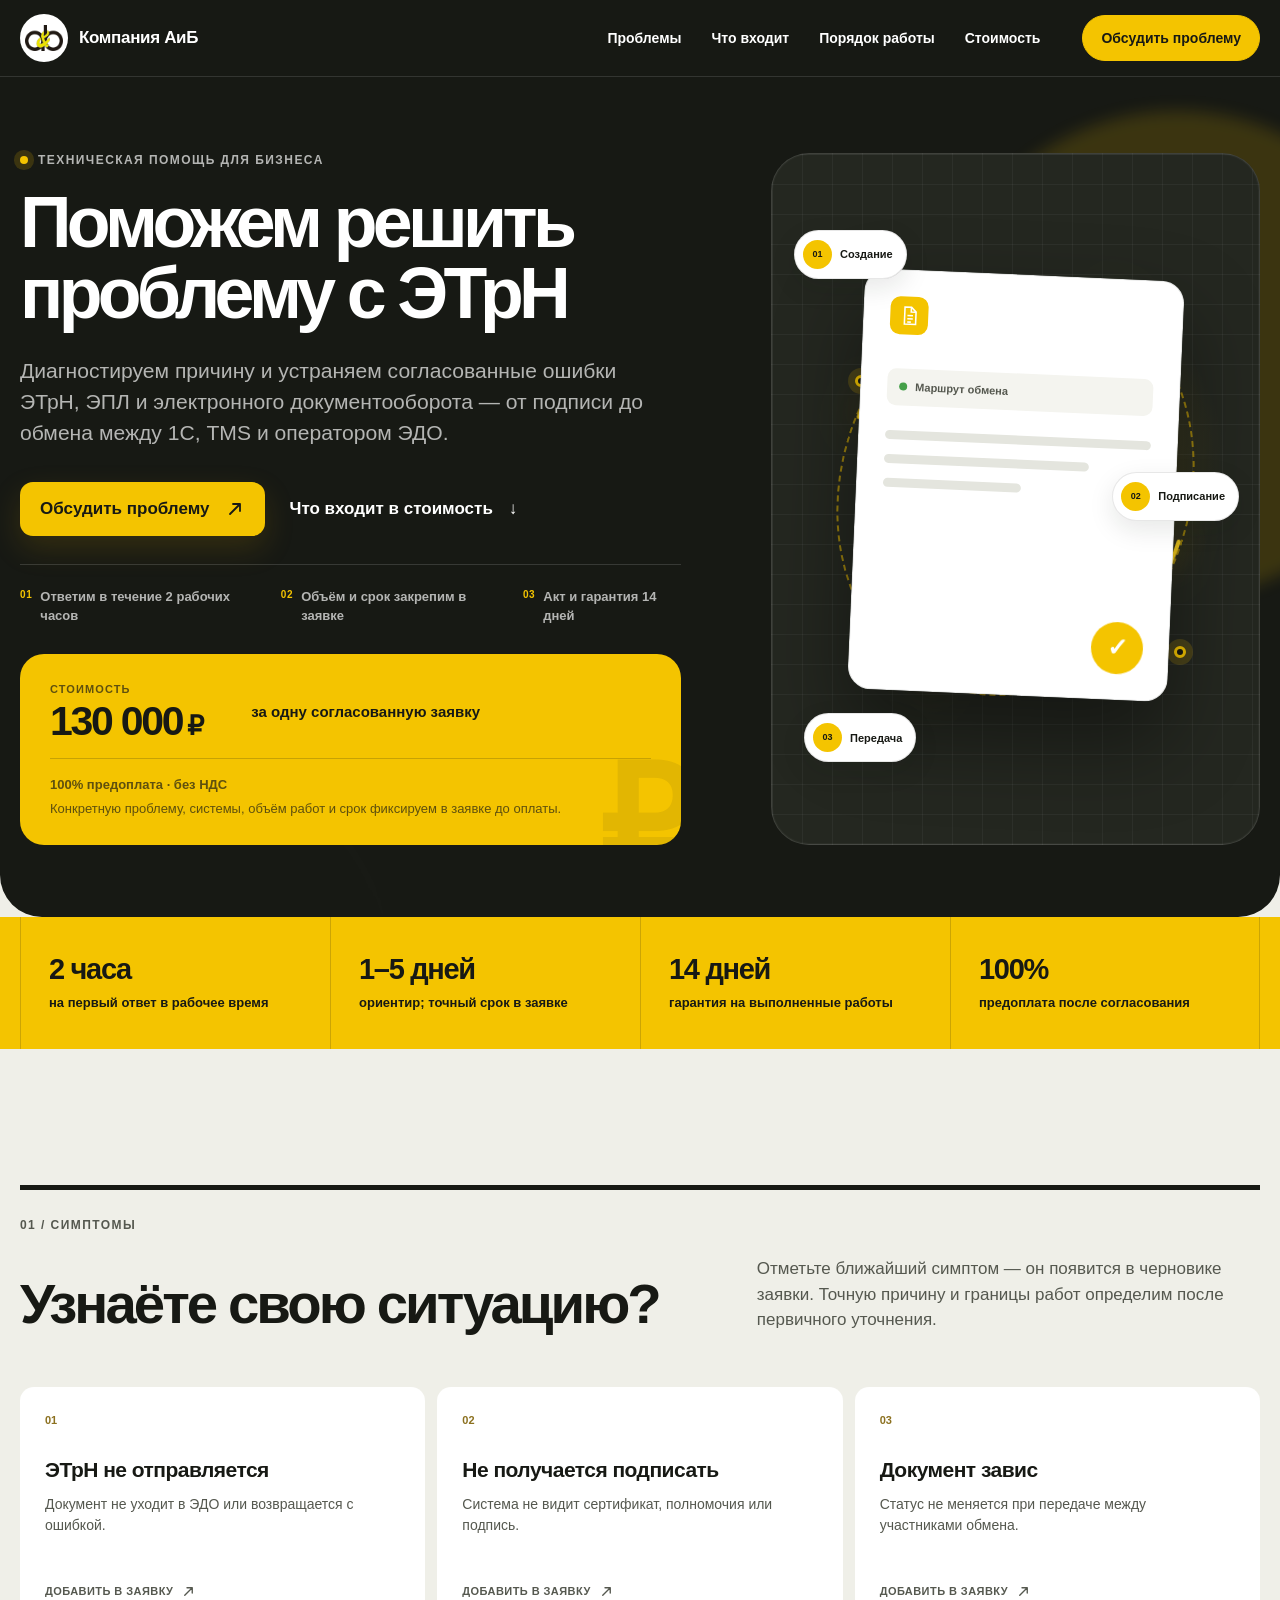
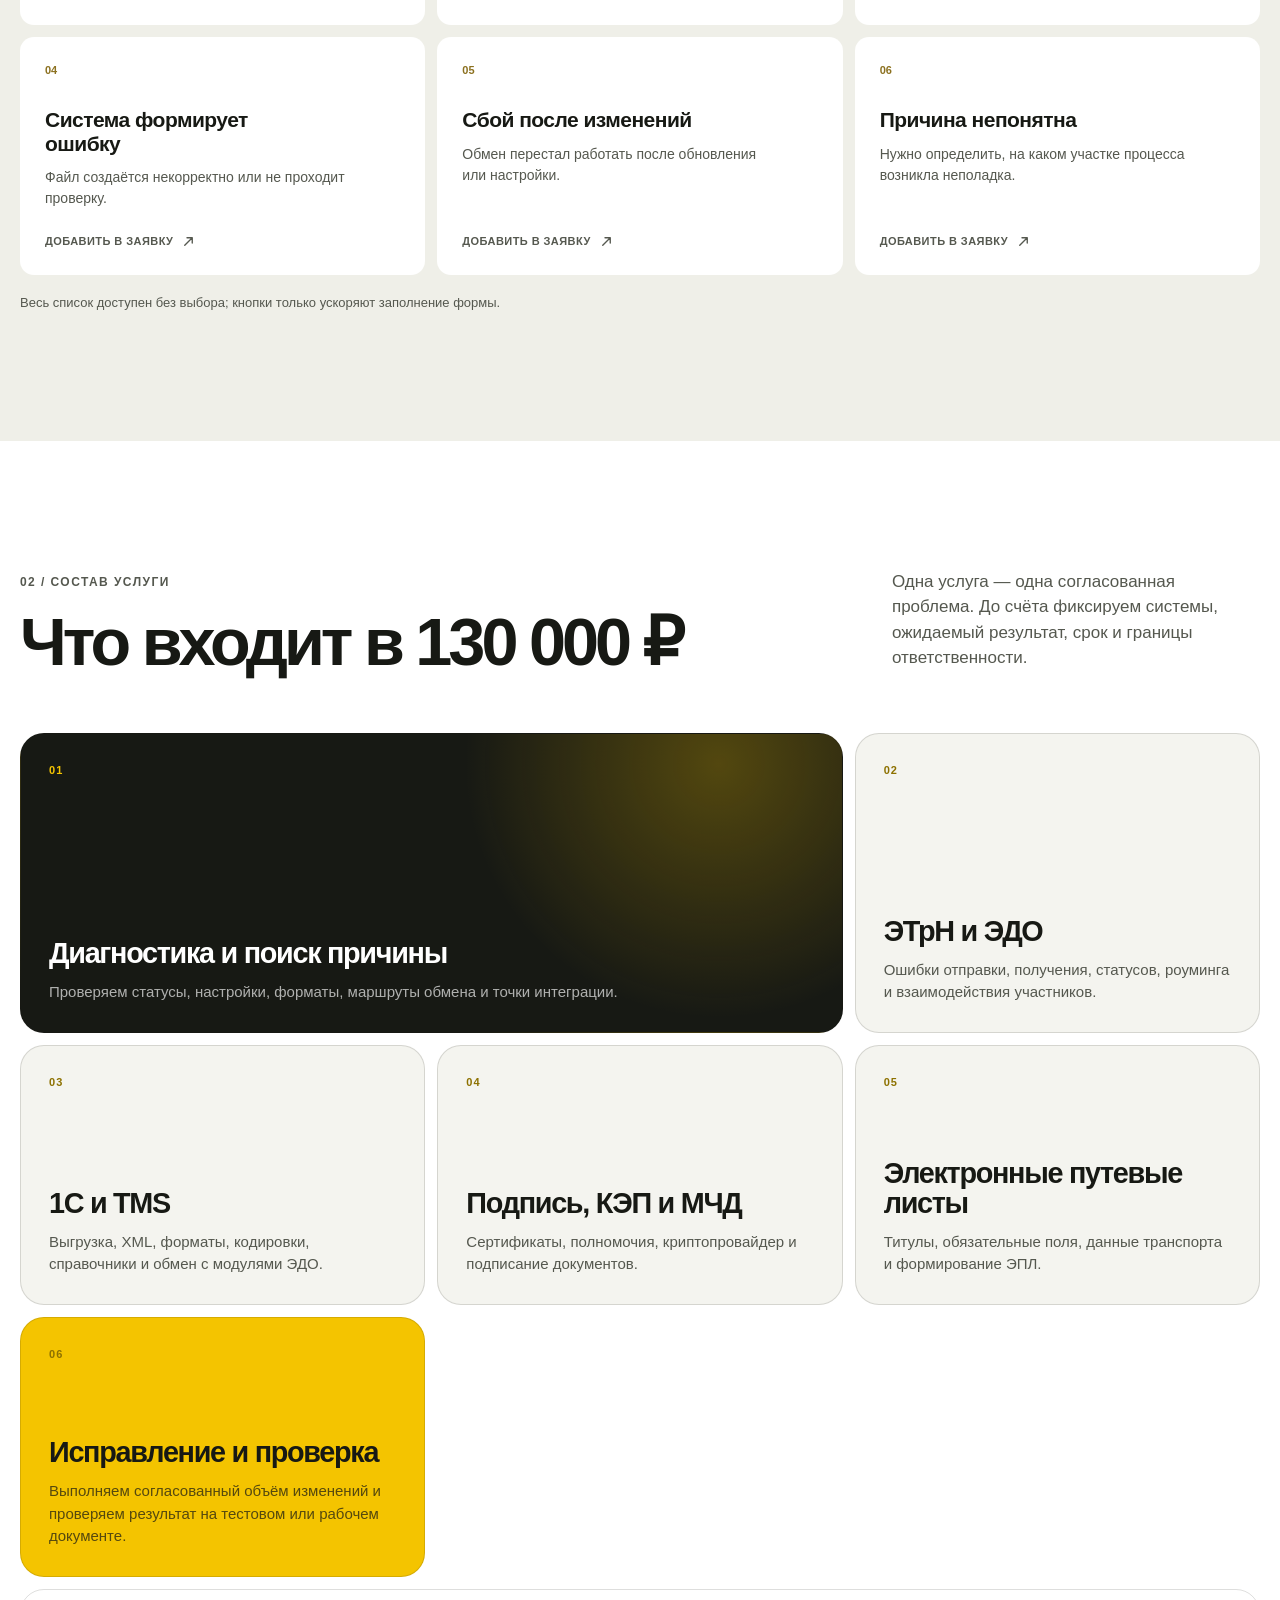
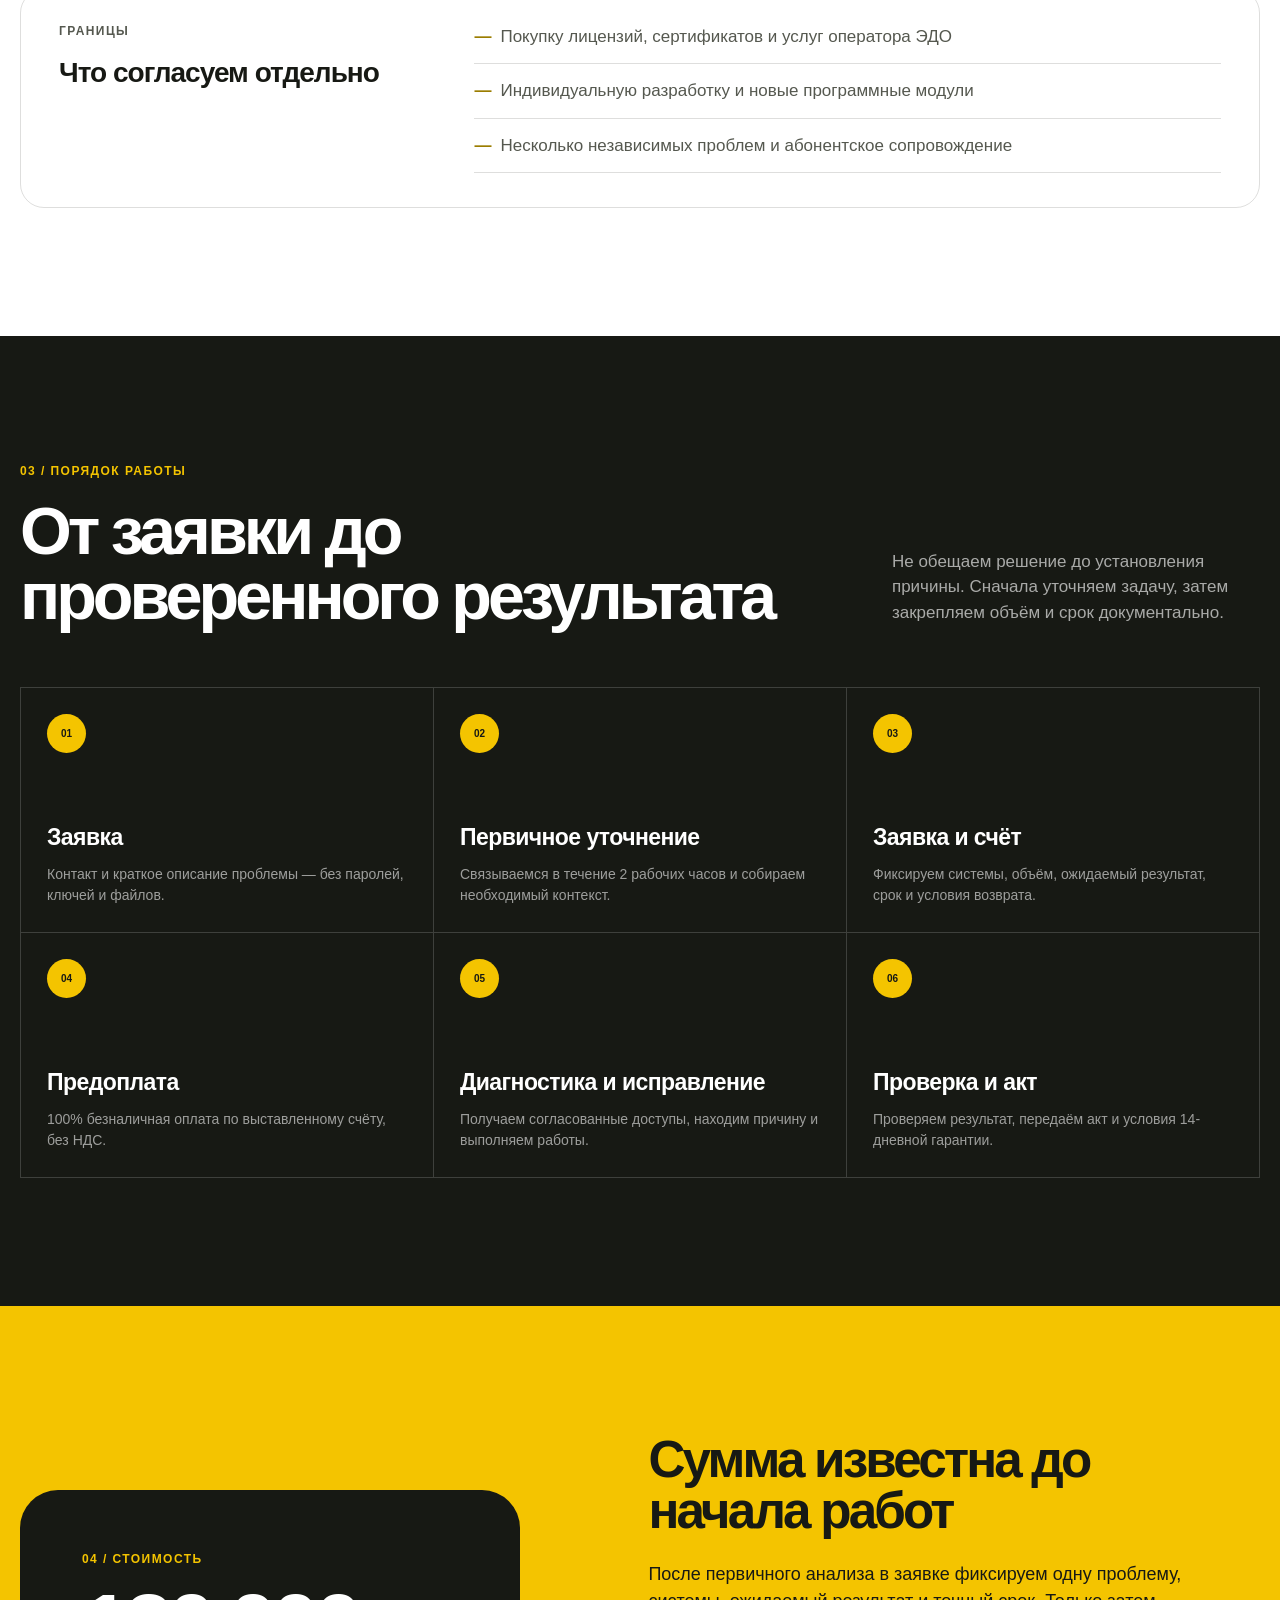
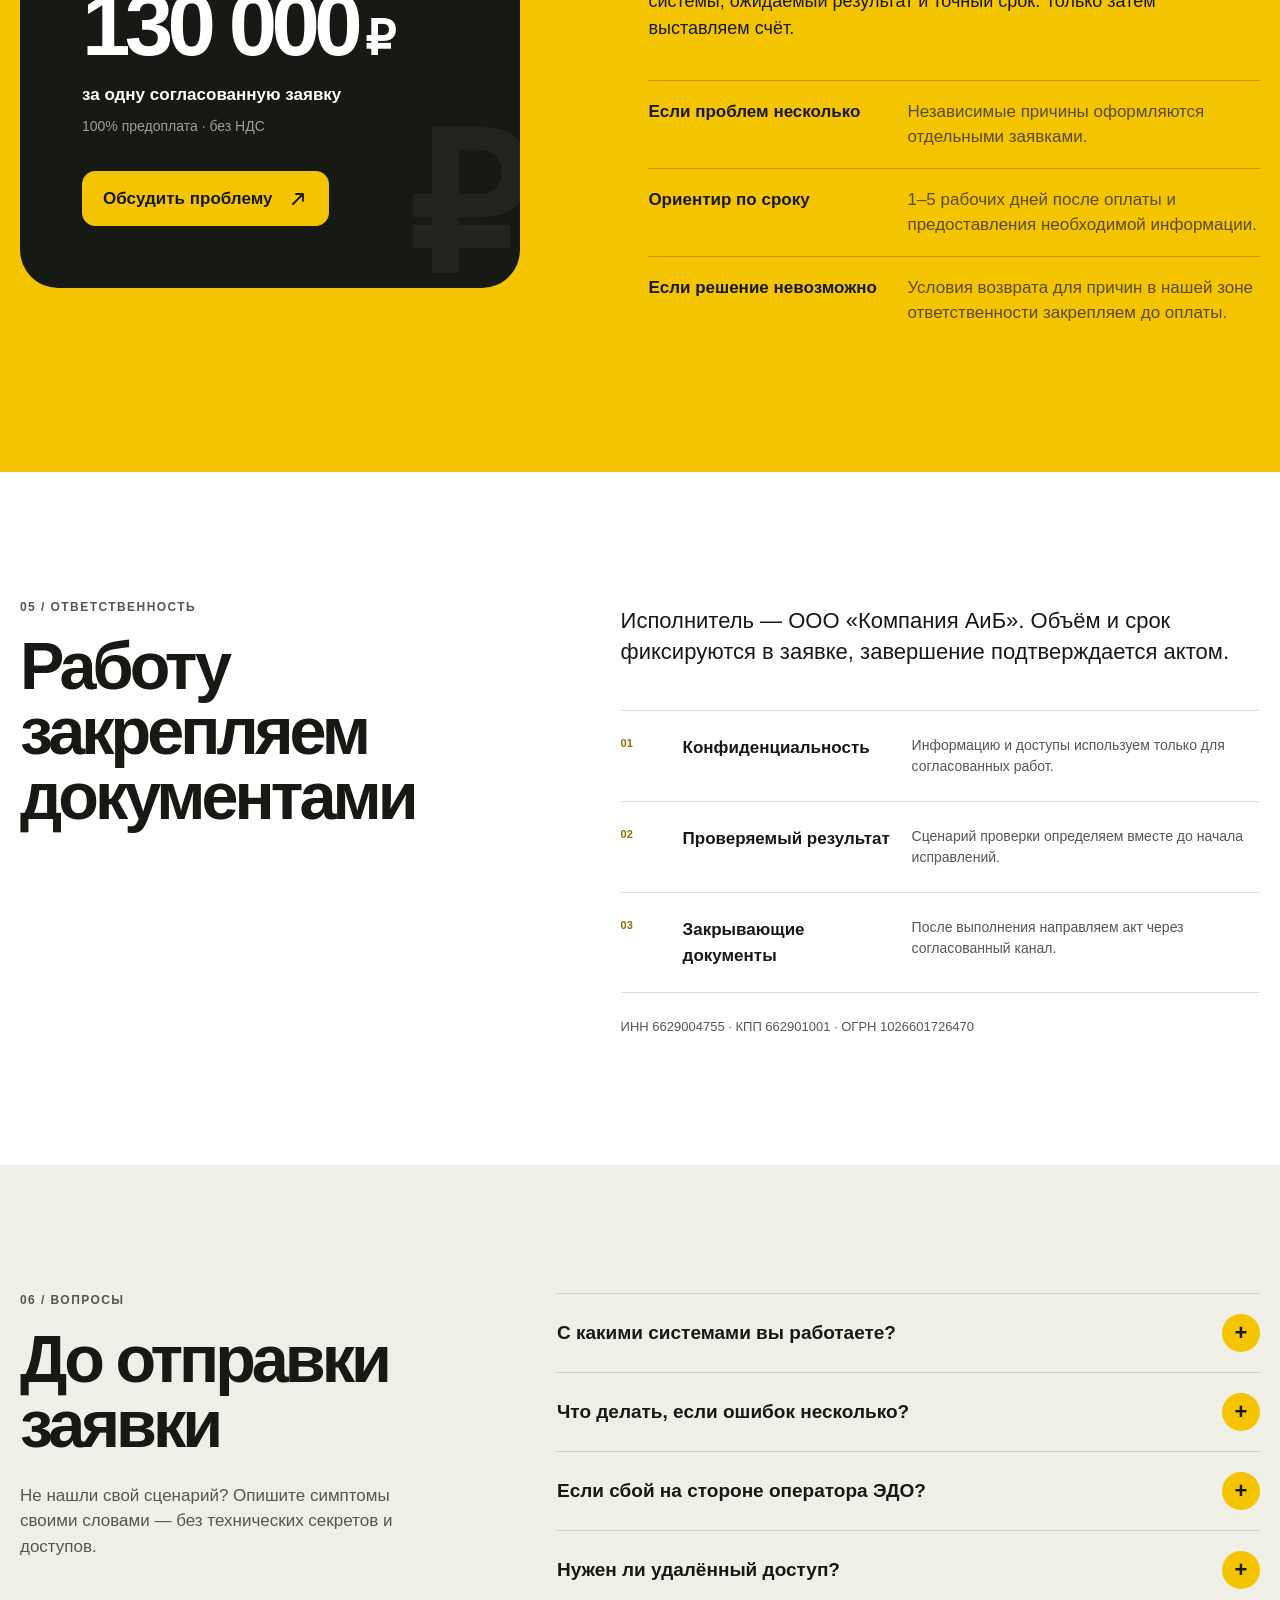
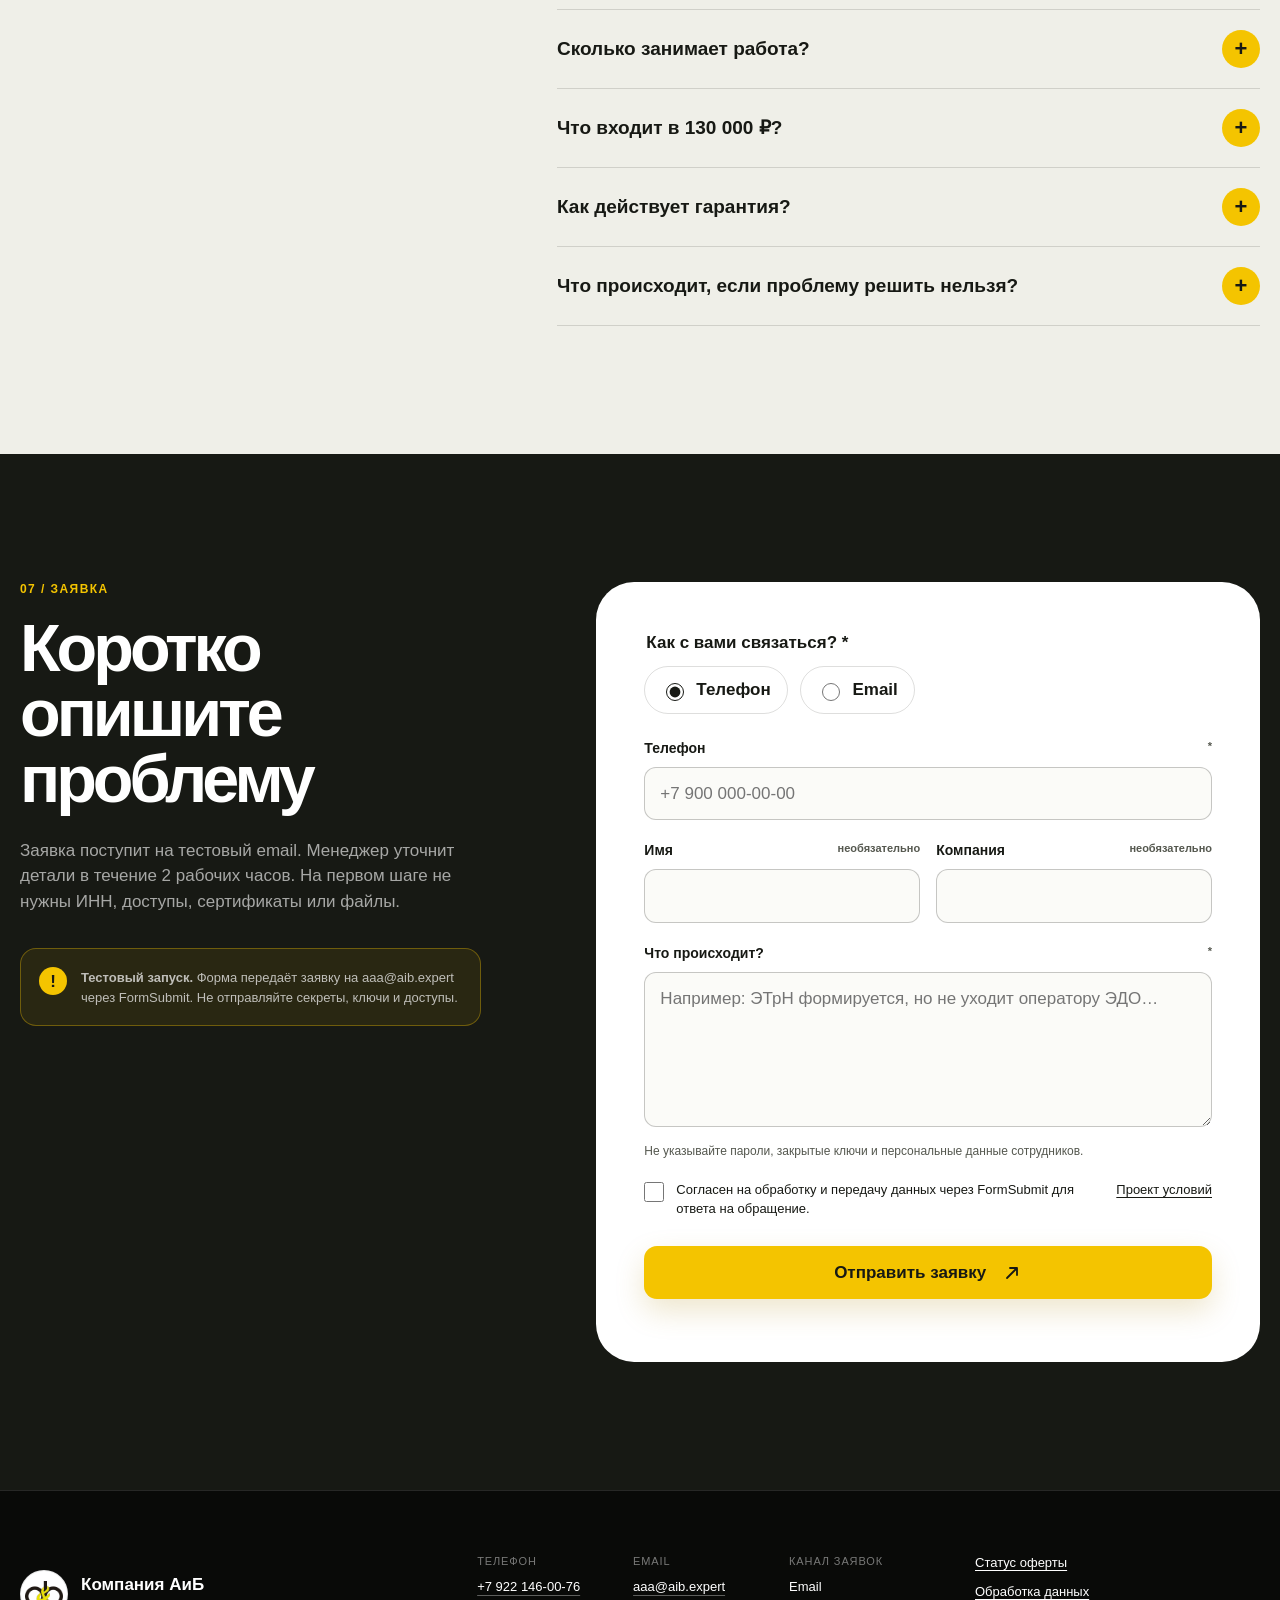
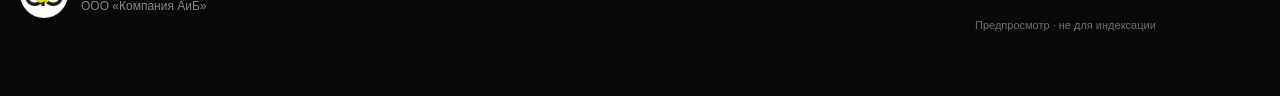
==== commit 263a3b30: "Confirm form delivery and remove flow caption" ====
--- a/index.html
+++ b/index.html
@@ -79,7 +79,7 @@
             <p class="price-panel__note">Конкретную проблему, системы, объём работ и срок фиксируем в заявке до оплаты.</p>
           </aside>
 
-          <figure class="flow-visual" aria-labelledby="flow-caption">
+          <figure class="flow-visual" aria-label="Схема маршрута электронного документа">
             <div class="flow-visual__signal flow-visual__signal--one" aria-hidden="true"></div>
             <div class="flow-visual__signal flow-visual__signal--two" aria-hidden="true"></div>
             <div class="flow-visual__route" aria-hidden="true"></div>
@@ -102,7 +102,6 @@
               <div class="document-card__line document-card__line--short"></div>
               <div class="document-card__check" aria-hidden="true">✓</div>
             </div>
-            <figcaption id="flow-caption">Нейтральная схема электронного обмена без реквизитов клиента</figcaption>
           </figure>
         </div>
       </section>
--- a/styles.css
+++ b/styles.css
@@ -430,17 +430,6 @@
   pointer-events: none;
 }
 
-.flow-visual figcaption {
-  position: absolute;
-  z-index: 4;
-  left: 24px;
-  bottom: 20px;
-  max-width: 270px;
-  color: rgba(23, 25, 20, 0.58);
-  font-size: 11px;
-  font-weight: 650;
-}
-
 .document-card {
   position: absolute;
   z-index: 3;
@@ -542,7 +531,8 @@
   gap: 8px;
   border: 1px solid rgba(23, 25, 20, 0.1);
   border-radius: 999px;
-  background: rgba(255, 255, 255, 0.9);
+  background: var(--white);
+  color: var(--ink);
   box-shadow: 0 9px 26px rgba(23, 25, 20, 0.1);
   font-size: 11px;
   font-weight: 780;
@@ -991,10 +981,6 @@
   background: radial-gradient(circle at 55% 45%, rgba(244, 196, 0, 0.26), transparent 40%);
 }
 
-body[data-variant="b"] .flow-visual figcaption {
-  color: rgba(255, 255, 255, 0.46);
-}
-
 body[data-variant="b"] .document-card {
   transform: translate(-50%, -50%) rotate(2.5deg);
   box-shadow: 0 40px 85px rgba(0, 0, 0, 0.42);
@@ -1230,13 +1216,6 @@
     bottom: 61px;
   }
 
-  .flow-visual figcaption {
-    left: 18px;
-    bottom: 15px;
-    max-width: 230px;
-    font-size: 10px;
-  }
-
   .symptoms,
   body[data-variant="b"] .symptoms {
     padding: 84px 0 88px;
@@ -1552,14 +1531,12 @@
 }
 
 .process-list li {
-  position: relative;
   min-height: 245px;
   padding: 26px;
   display: flex;
   flex-direction: column;
   border-right: 1px solid rgba(255, 255, 255, 0.17);
   border-bottom: 1px solid rgba(255, 255, 255, 0.17);
-  transition: background-color 240ms ease;
 }
 
 .process-list > li > span {
@@ -1572,7 +1549,6 @@
   color: var(--ink);
   font-size: 10px;
   font-weight: 850;
-  transition: box-shadow 240ms ease, transform 240ms ease;
 }
 
 .process-list li div {
@@ -1589,36 +1565,6 @@
   margin: 0;
   color: rgba(255, 255, 255, 0.58);
   font-size: 14px;
-}
-
-@keyframes process-highlight {
-  0%, 100% {
-    background-color: transparent;
-  }
-  25%, 72% {
-    background-color: rgba(244, 196, 0, 0.1);
-  }
-}
-
-@keyframes process-number-highlight {
-  0%, 100% {
-    box-shadow: 0 0 0 0 rgba(244, 196, 0, 0);
-    transform: scale(1);
-  }
-  25%, 72% {
-    box-shadow: 0 0 0 9px rgba(244, 196, 0, 0.13);
-    transform: scale(1.08);
-  }
-}
-
-.motion-ready .process-list li.is-step-active {
-  animation: process-highlight 1.05s ease both;
-  animation-delay: var(--process-delay, 0ms);
-}
-
-.motion-ready .process-list li.is-step-active > span {
-  animation: process-number-highlight 1.05s ease both;
-  animation-delay: var(--process-delay, 0ms);
 }
 
 .pricing-section {
@@ -2300,6 +2246,70 @@
 .info-dialog p:not(.section-index) {
   margin: 22px 0 30px;
   color: var(--ink-soft);
+}
+
+@media (hover: hover) and (pointer: fine) {
+  .scope-card {
+    transition:
+      translate 220ms cubic-bezier(0.22, 1, 0.36, 1),
+      box-shadow 220ms ease,
+      border-color 220ms ease;
+  }
+
+  .motion-ready .scope-card[data-reveal] {
+    transition:
+      opacity 620ms cubic-bezier(0.22, 1, 0.36, 1),
+      transform 620ms cubic-bezier(0.22, 1, 0.36, 1),
+      translate 220ms cubic-bezier(0.22, 1, 0.36, 1),
+      box-shadow 220ms ease,
+      border-color 220ms ease;
+    transition-delay: var(--reveal-delay, 0ms), var(--reveal-delay, 0ms), 0ms, 0ms, 0ms;
+  }
+
+  .scope-card:hover {
+    translate: 0 -7px;
+    border-color: rgba(23, 25, 20, 0.28);
+    box-shadow: 0 22px 50px rgba(23, 25, 20, 0.14);
+  }
+
+  .scope-card--wide:hover {
+    border-color: rgba(244, 196, 0, 0.55);
+    box-shadow: 0 24px 56px rgba(23, 25, 20, 0.28);
+  }
+
+  .process-list li {
+    transition: background-color 210ms ease;
+  }
+
+  .process-list > li > span {
+    transition: box-shadow 210ms ease, transform 210ms ease;
+  }
+
+  .process-list li:hover {
+    background: rgba(244, 196, 0, 0.09);
+  }
+
+  .process-list li:hover > span {
+    box-shadow: 0 0 0 8px rgba(244, 196, 0, 0.12);
+    transform: scale(1.08);
+  }
+
+  .flow-node {
+    transition:
+      background-color 190ms ease,
+      box-shadow 190ms ease,
+      transform 190ms cubic-bezier(0.22, 1, 0.36, 1);
+  }
+
+  .flow-node:hover {
+    background: var(--yellow-soft);
+    box-shadow: 0 14px 34px rgba(0, 0, 0, 0.2);
+    transform: translateY(-3px) scale(1.04);
+  }
+
+  .motion-ready .flow-visual:has(.flow-node:hover) .flow-visual__pulse ellipse {
+    animation-duration: 1.45s;
+  }
 }
 
 @media (max-width: 1100px) {
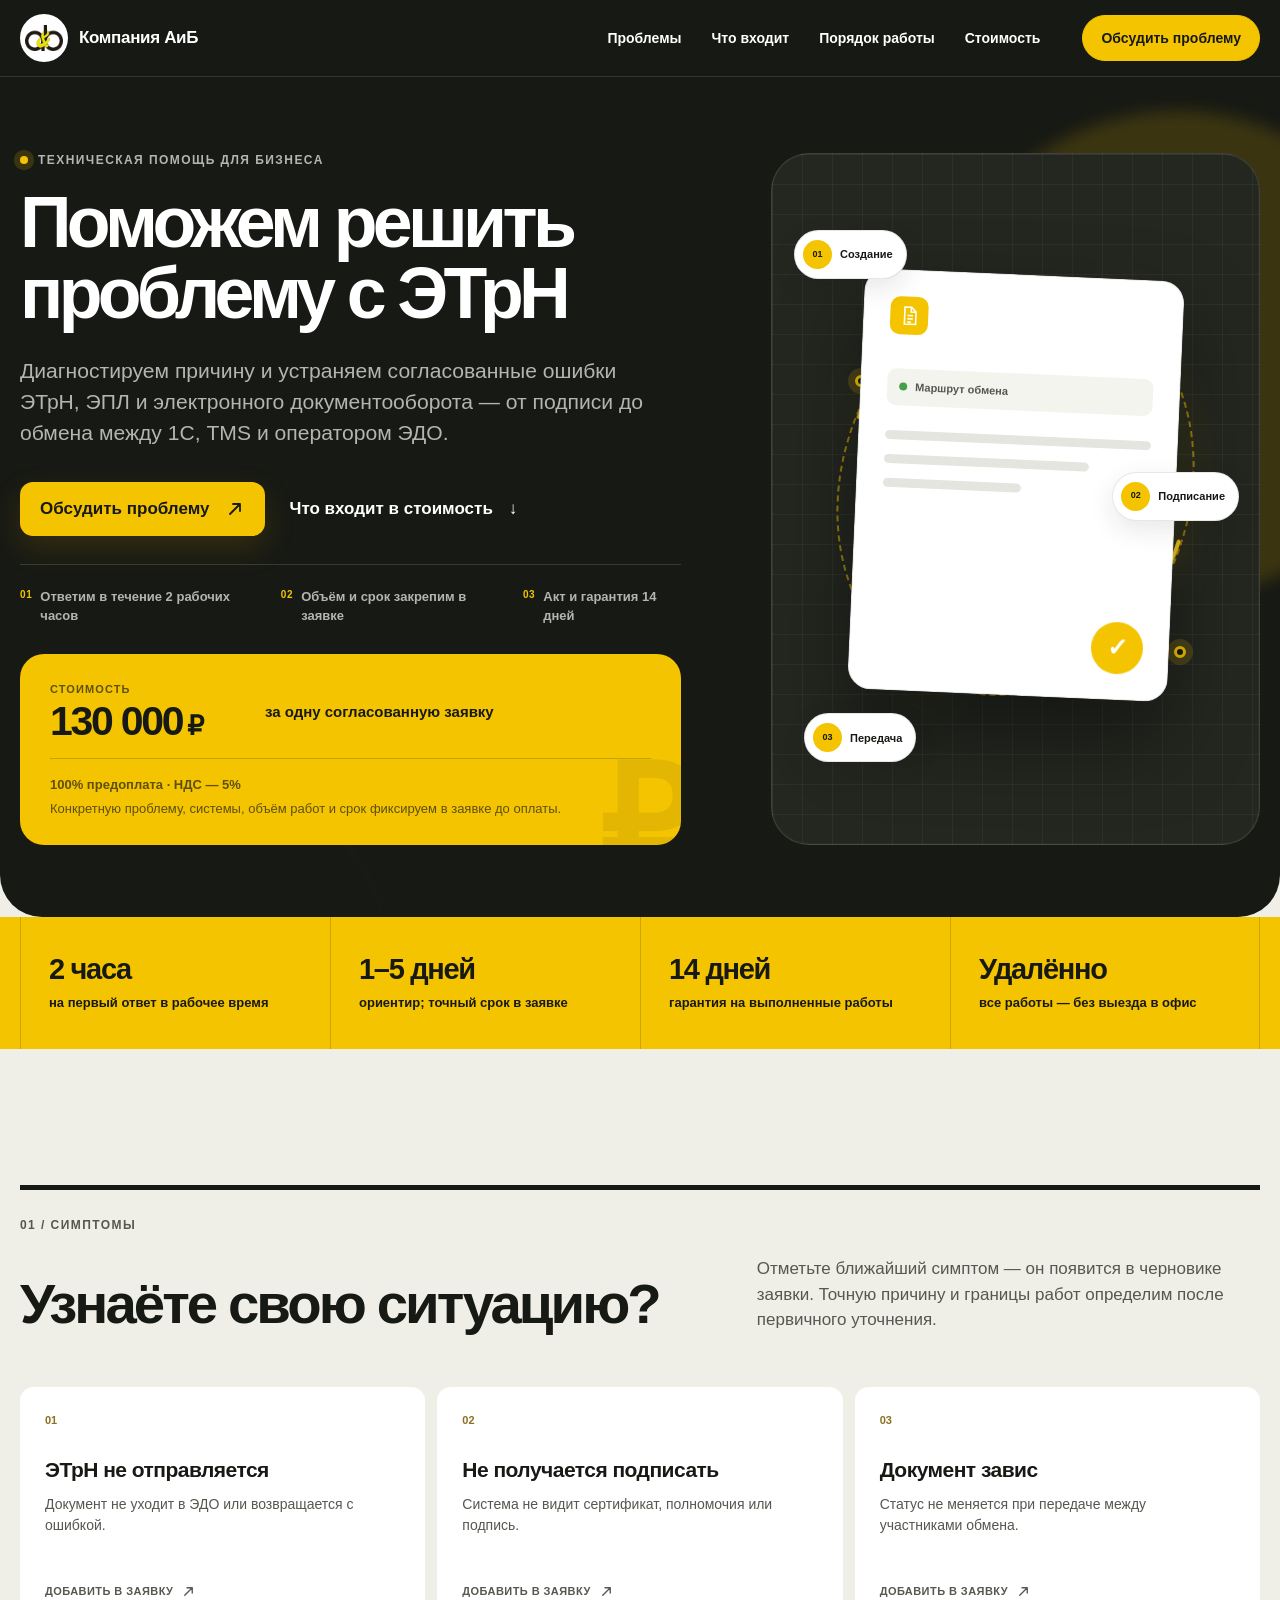
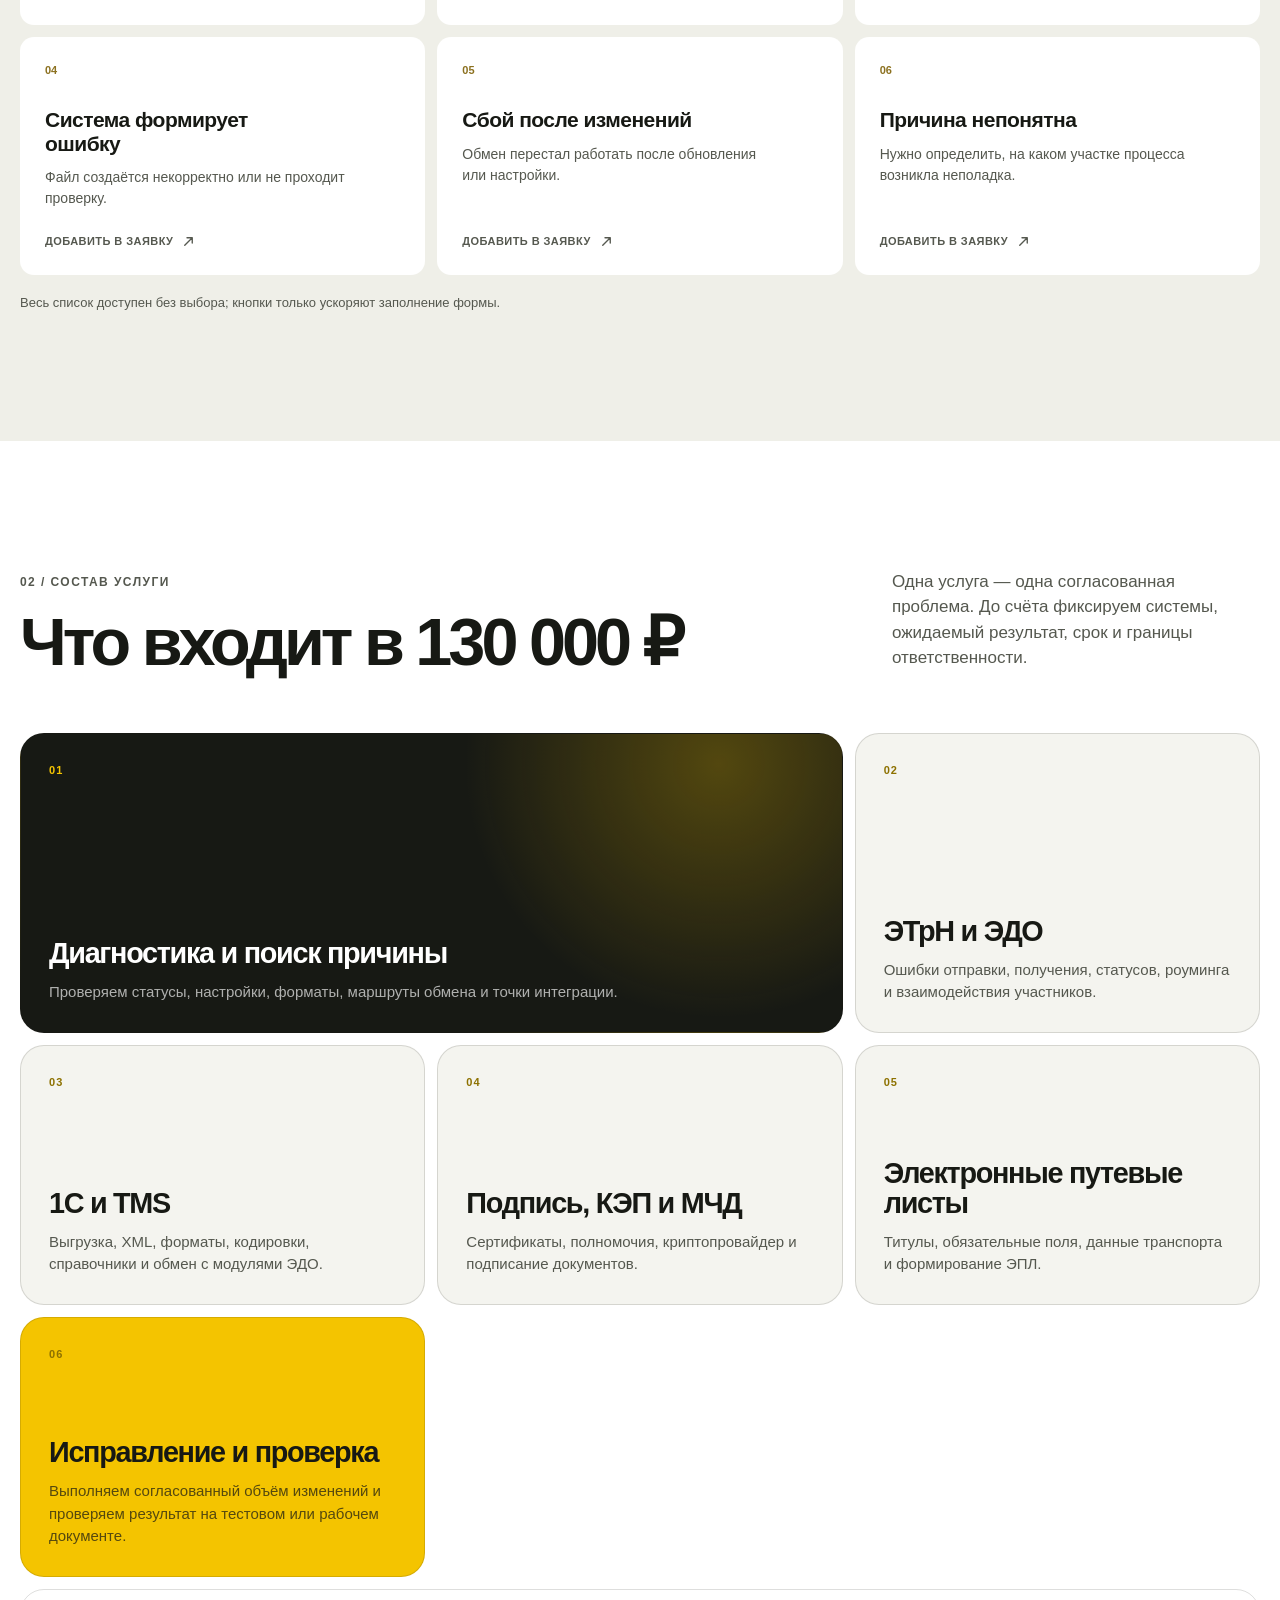
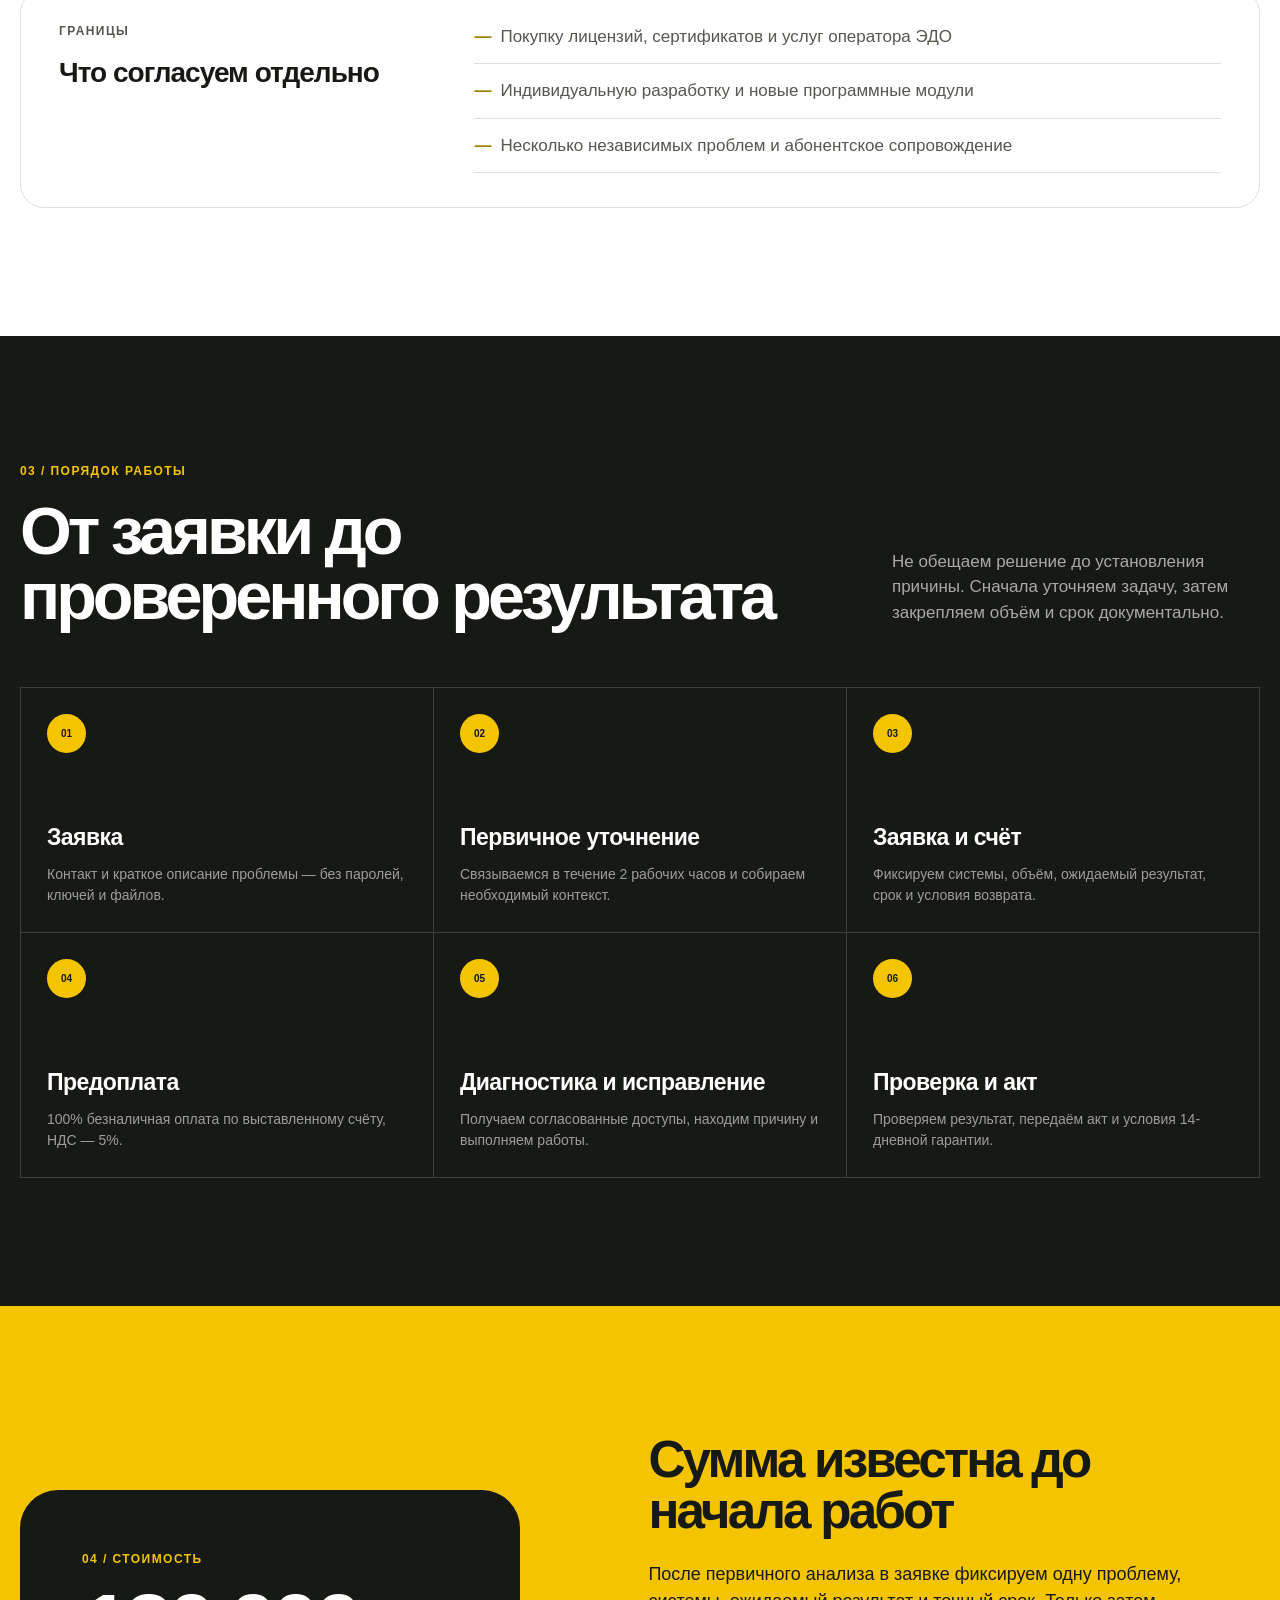
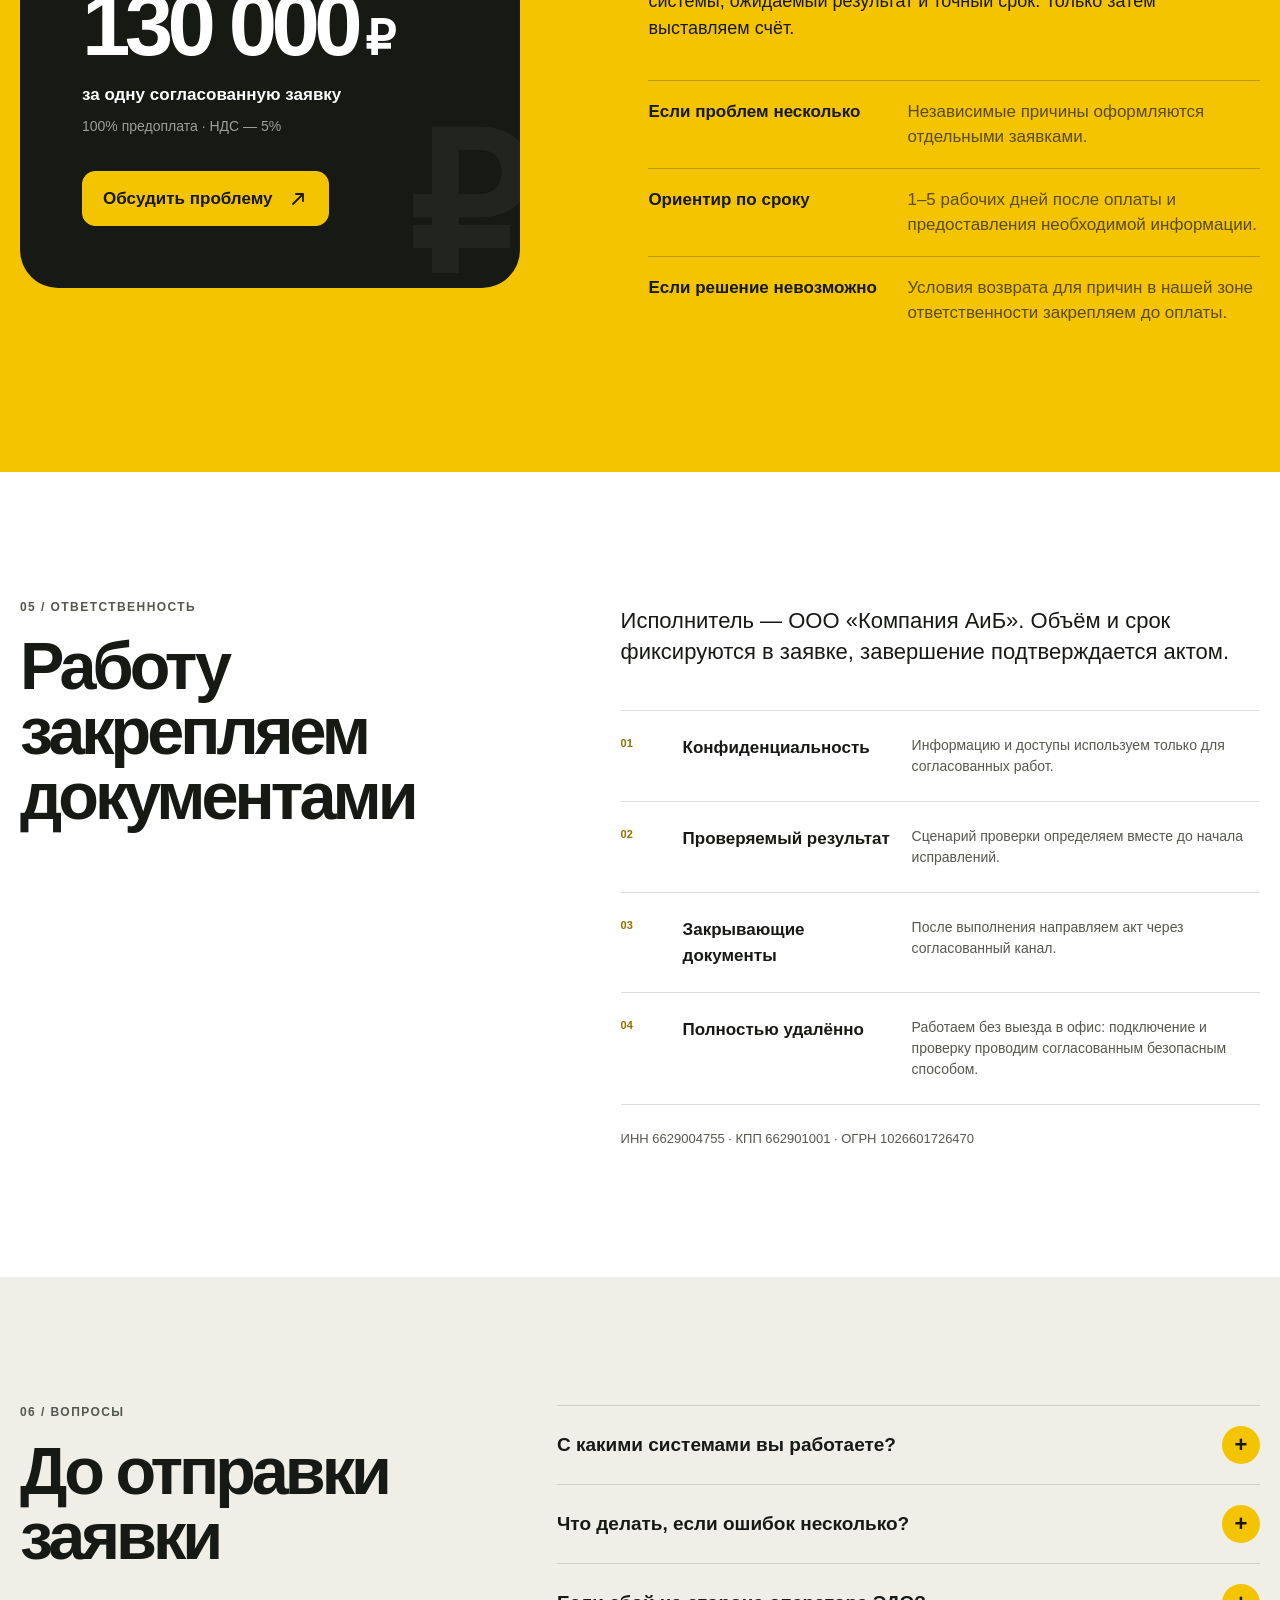
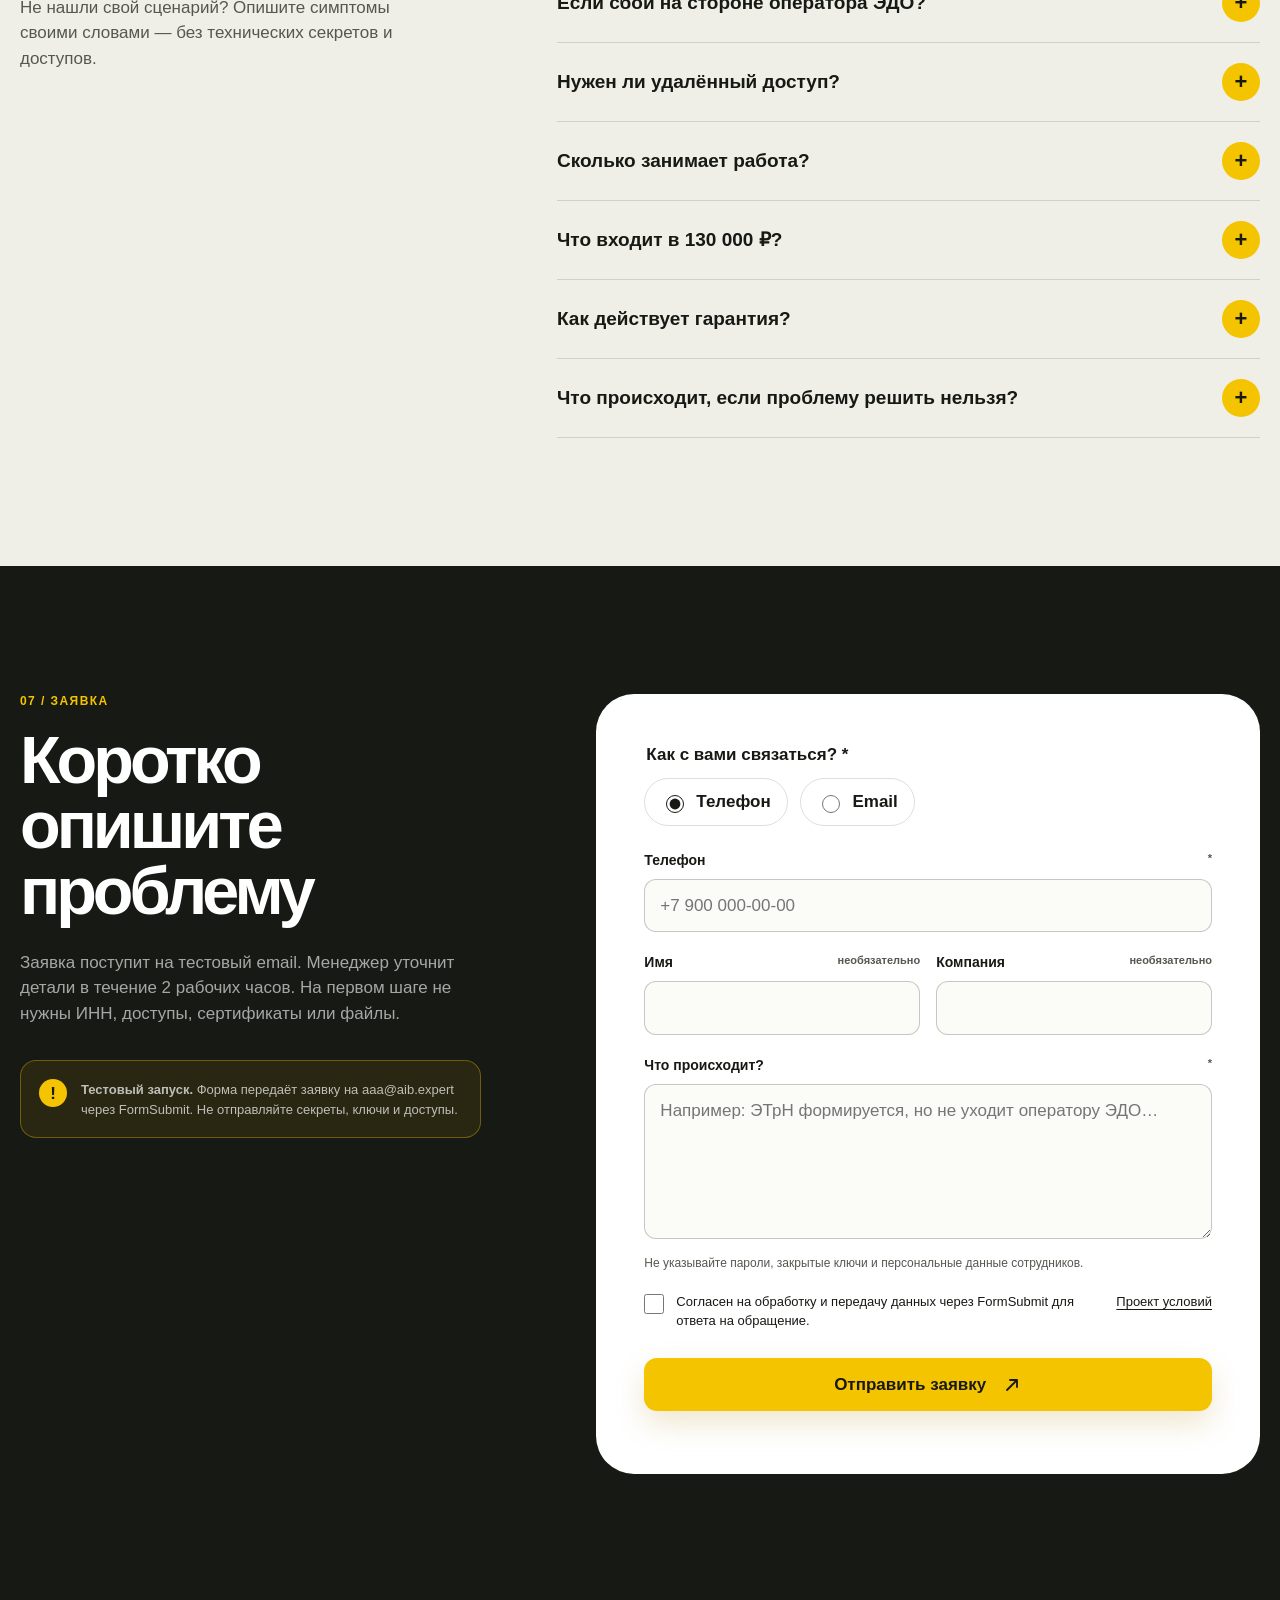
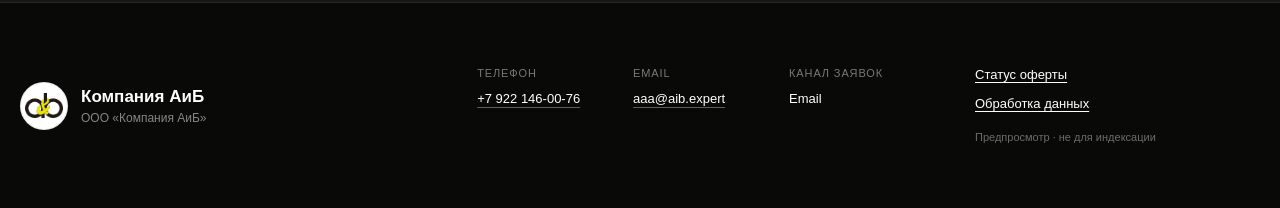
==== commit fbc5c860: "Add VAT rate and remote work benefit" ====
--- a/index.html
+++ b/index.html
@@ -6,7 +6,7 @@
     <meta name="robots" content="noindex, nofollow">
     <meta name="theme-color" content="#171914">
     <title>Решение проблем с ЭТрН — 130 000 ₽ | Компания АиБ</title>
-    <meta name="description" content="Диагностика и устранение согласованных проблем с ЭТрН, ЭПЛ, ЭДО, 1С и TMS. Одна согласованная заявка — 130 000 ₽, без НДС.">
+    <meta name="description" content="Удалённая диагностика и устранение согласованных проблем с ЭТрН, ЭПЛ, ЭДО, 1С и TMS. Одна согласованная заявка — 130 000 ₽, НДС 5%.">
     <meta property="og:type" content="website">
     <meta property="og:locale" content="ru_RU">
     <meta property="og:title" content="Поможем решить проблему с ЭТрН">
@@ -75,7 +75,7 @@
             <p class="price-panel__value">130 000<span> ₽</span></p>
             <p class="price-panel__unit">за одну согласованную заявку</p>
             <div class="price-panel__rule"></div>
-            <p class="price-panel__prepay">100% предоплата · без НДС</p>
+            <p class="price-panel__prepay">100% предоплата · НДС — 5%</p>
             <p class="price-panel__note">Конкретную проблему, системы, объём работ и срок фиксируем в заявке до оплаты.</p>
           </aside>
 
@@ -111,7 +111,7 @@
           <p><strong>2 часа</strong><span>на первый ответ в рабочее время</span></p>
           <p><strong>1–5 дней</strong><span>ориентир; точный срок в заявке</span></p>
           <p><strong>14 дней</strong><span>гарантия на выполненные работы</span></p>
-          <p><strong>100%</strong><span>предоплата после согласования</span></p>
+          <p><strong>Удалённо</strong><span>все работы — без выезда в офис</span></p>
         </div>
       </section>
 
@@ -231,7 +231,7 @@
             <li><span>01</span><div><h3>Заявка</h3><p>Контакт и краткое описание проблемы — без паролей, ключей и файлов.</p></div></li>
             <li><span>02</span><div><h3>Первичное уточнение</h3><p>Связываемся в течение 2 рабочих часов и собираем необходимый контекст.</p></div></li>
             <li><span>03</span><div><h3>Заявка и счёт</h3><p>Фиксируем системы, объём, ожидаемый результат, срок и условия возврата.</p></div></li>
-            <li><span>04</span><div><h3>Предоплата</h3><p>100% безналичная оплата по выставленному счёту, без НДС.</p></div></li>
+            <li><span>04</span><div><h3>Предоплата</h3><p>100% безналичная оплата по выставленному счёту, НДС — 5%.</p></div></li>
             <li><span>05</span><div><h3>Диагностика и исправление</h3><p>Получаем согласованные доступы, находим причину и выполняем работы.</p></div></li>
             <li><span>06</span><div><h3>Проверка и акт</h3><p>Проверяем результат, передаём акт и условия 14-дневной гарантии.</p></div></li>
           </ol>
@@ -244,7 +244,7 @@
             <p class="section-index">04 / Стоимость</p>
             <h2 id="price-title">130 000<span> ₽</span></h2>
             <p class="pricing-card__unit">за одну согласованную заявку</p>
-            <p class="pricing-card__tax">100% предоплата · без НДС</p>
+            <p class="pricing-card__tax">100% предоплата · НДС — 5%</p>
             <a class="button button--dark" href="#request" data-cta data-placement="price">Обсудить проблему <span class="button__icon" aria-hidden="true"><svg viewBox="0 0 20 20" focusable="false"><path d="M5 15 15 5M8 5h7v7"/></svg></span></a>
           </div>
           <div class="pricing-copy">
@@ -271,6 +271,7 @@
               <article><span>01</span><h3>Конфиденциальность</h3><p>Информацию и доступы используем только для согласованных работ.</p></article>
               <article><span>02</span><h3>Проверяемый результат</h3><p>Сценарий проверки определяем вместе до начала исправлений.</p></article>
               <article><span>03</span><h3>Закрывающие документы</h3><p>После выполнения направляем акт через согласованный канал.</p></article>
+              <article><span>04</span><h3>Полностью удалённо</h3><p>Работаем без выезда в офис: подключение и проверку проводим согласованным безопасным способом.</p></article>
             </div>
             <p class="requisites">ИНН 6629004755 · КПП 662901001 · ОГРН 1026601726470</p>
           </div>
@@ -306,7 +307,7 @@
         <details class="faq-item">
           <summary>Нужен ли удалённый доступ?<span aria-hidden="true">+</span></summary>
           <div class="faq-item__content">
-            <div class="faq-item__content-inner"><p>Иногда он требуется для диагностики. Доступ и безопасный способ подключения согласуем отдельно — пароли и ключи электронной подписи через публичную форму не запрашиваем.</p></div>
+            <div class="faq-item__content-inner"><p>Все работы выполняем удалённо. При необходимости диагностики заранее согласуем доступ и безопасный способ подключения — пароли и ключи электронной подписи через публичную форму не запрашиваем.</p></div>
           </div>
         </details>
         <details class="faq-item">
@@ -443,7 +444,7 @@
         <button class="dialog-close" aria-label="Закрыть окно">×</button>
         <p class="section-index">На согласовании</p>
         <h2 id="offer-title">Финальная редакция оферты</h2>
-        <p>Перед запуском в оферте нужно закрепить расширенный предмет услуг, срок 1–5 рабочих дней, гарантию 14 дней, условия возврата, отсутствие НДС и исправить пропуск единицы времени в пункте 3.2.</p>
+        <p>Перед запуском в оферте нужно закрепить расширенный предмет услуг, срок 1–5 рабочих дней, гарантию 14 дней, условия возврата, ставку НДС 5% и исправить пропуск единицы времени в пункте 3.2.</p>
         <button class="button button--dark" value="close">Понятно</button>
       </form>
     </dialog>
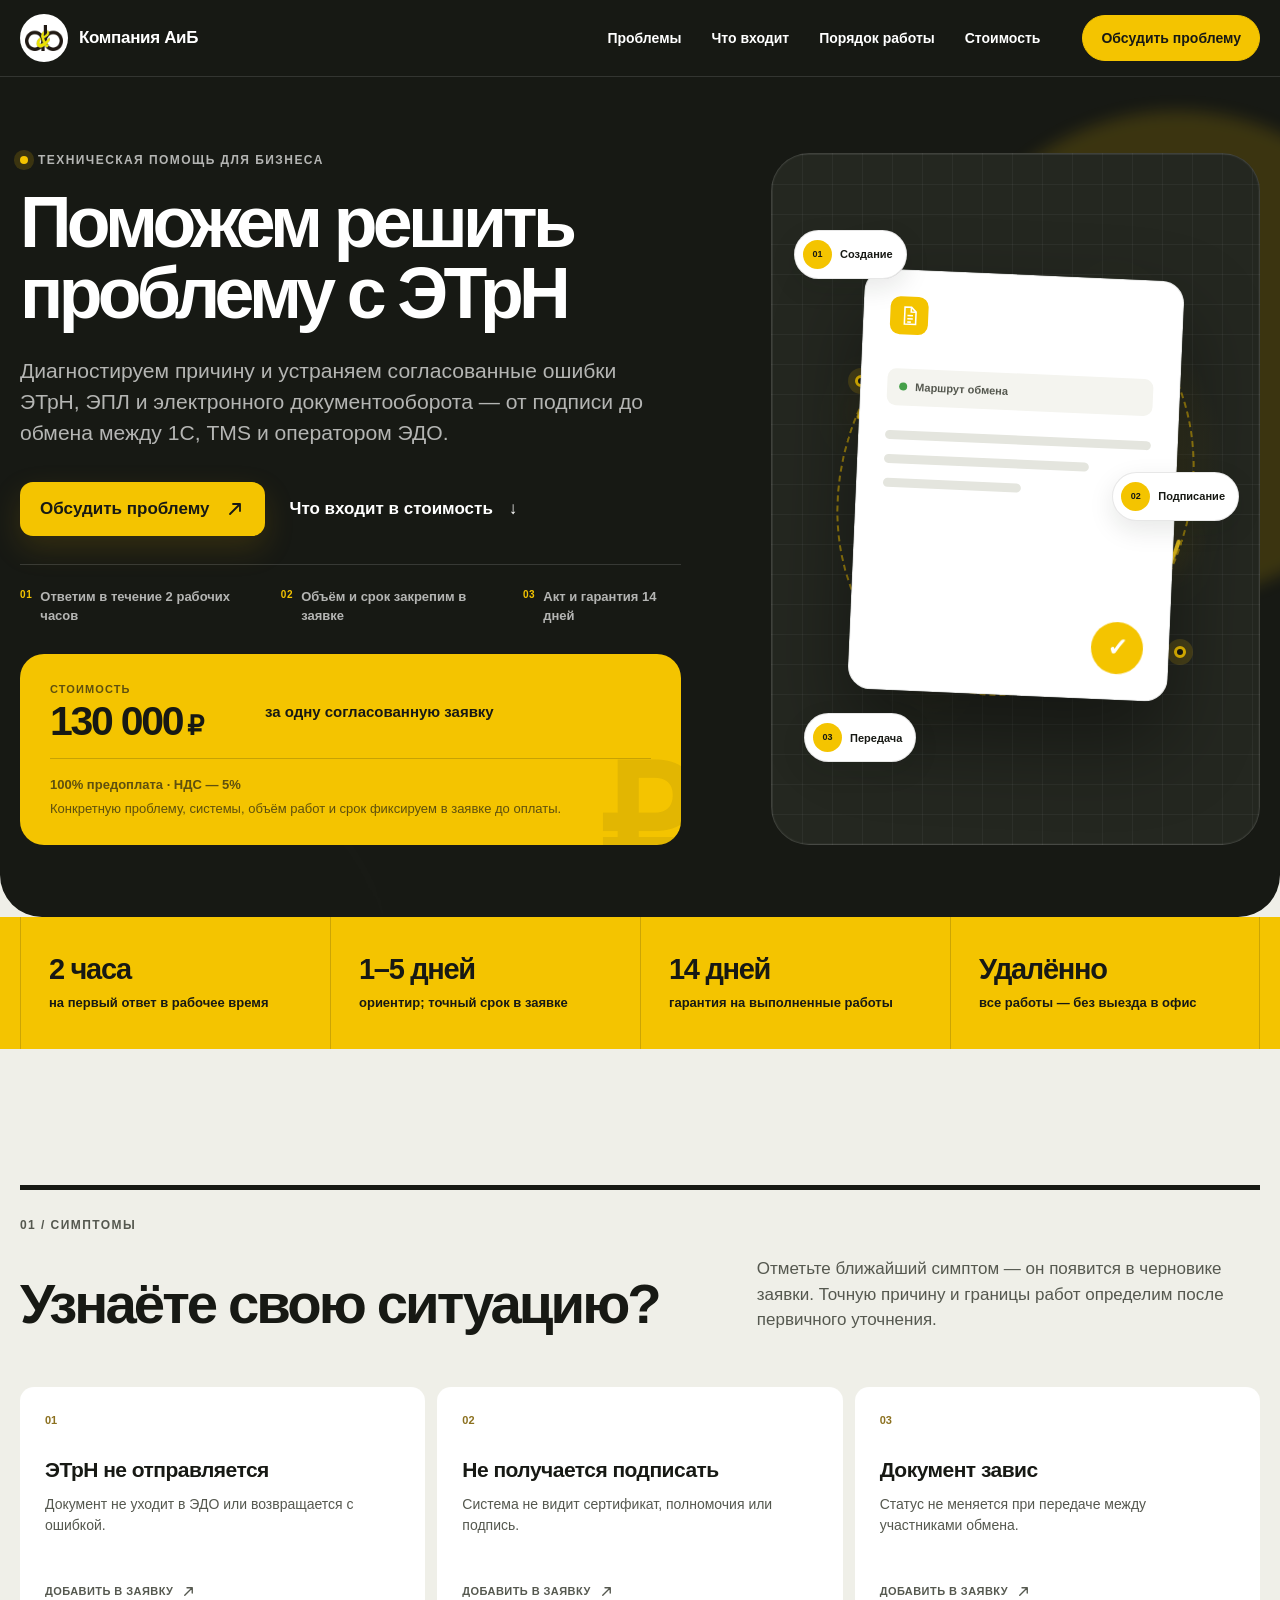
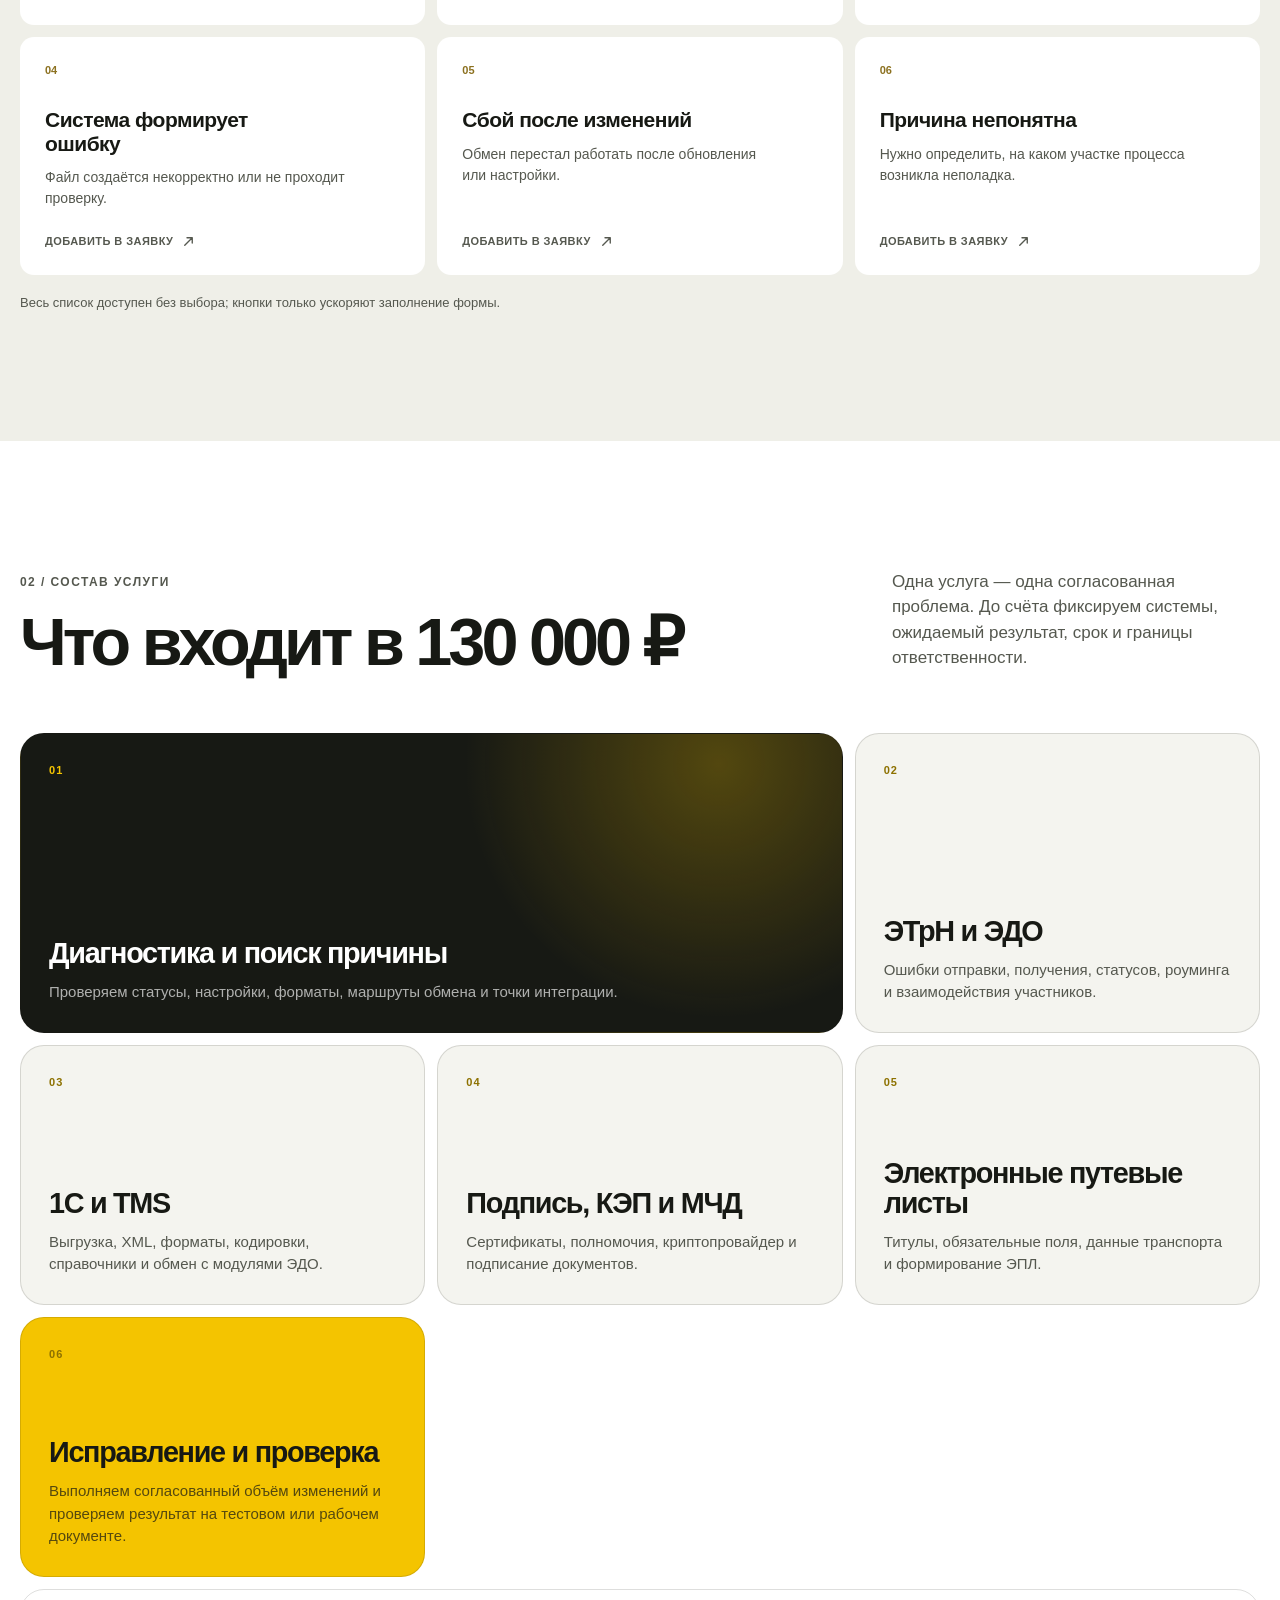
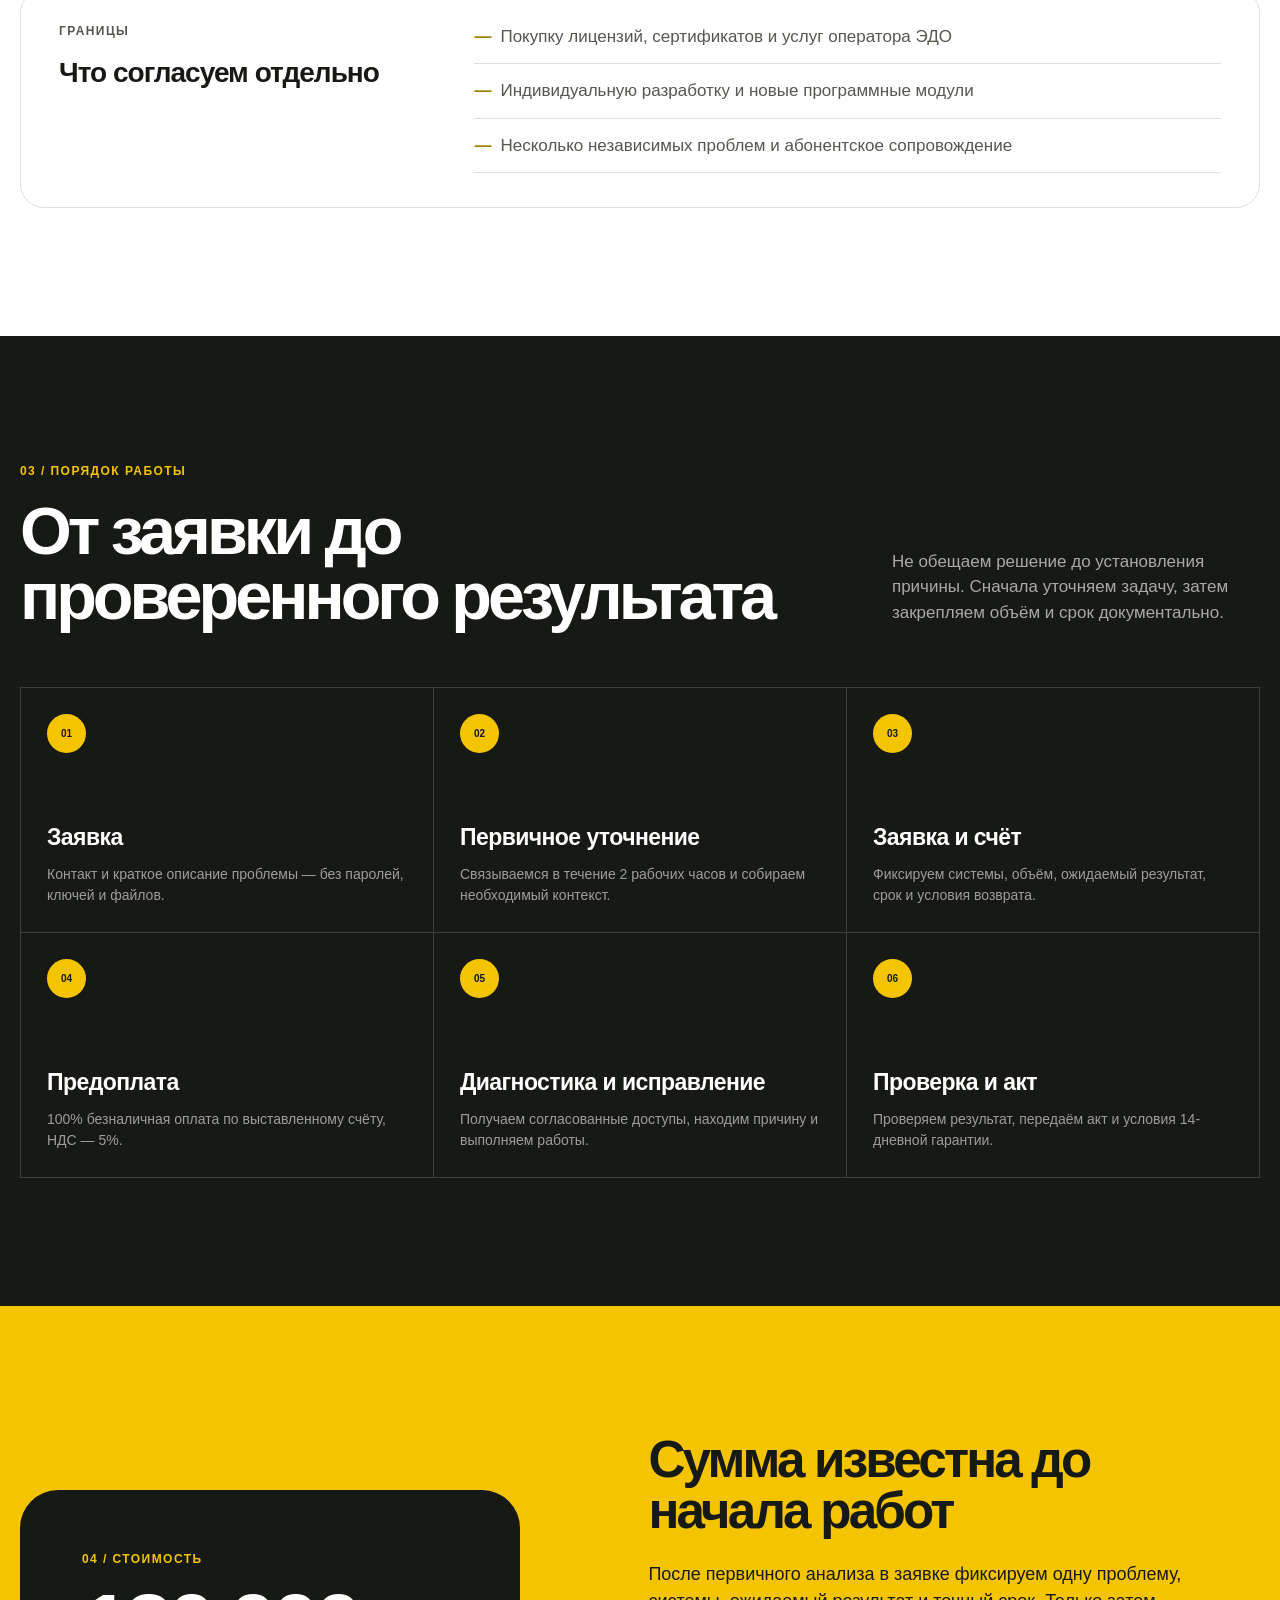
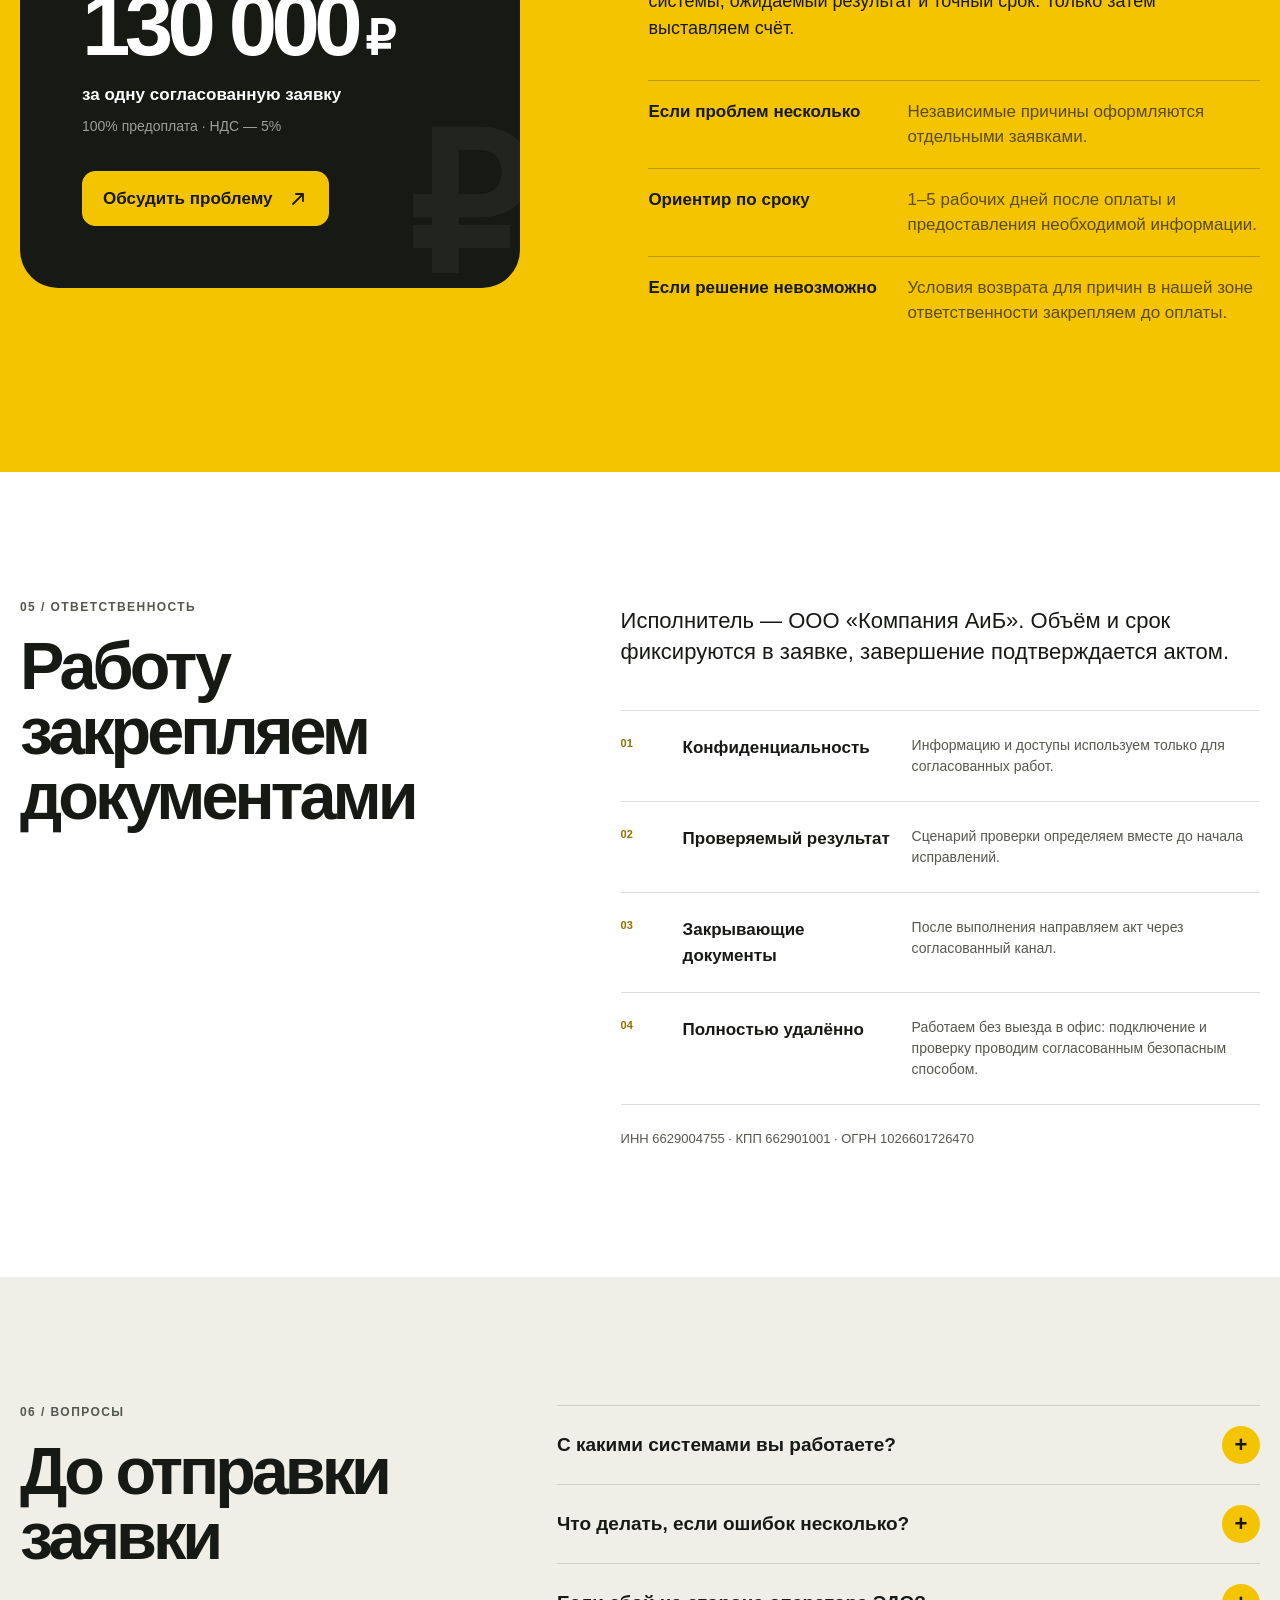
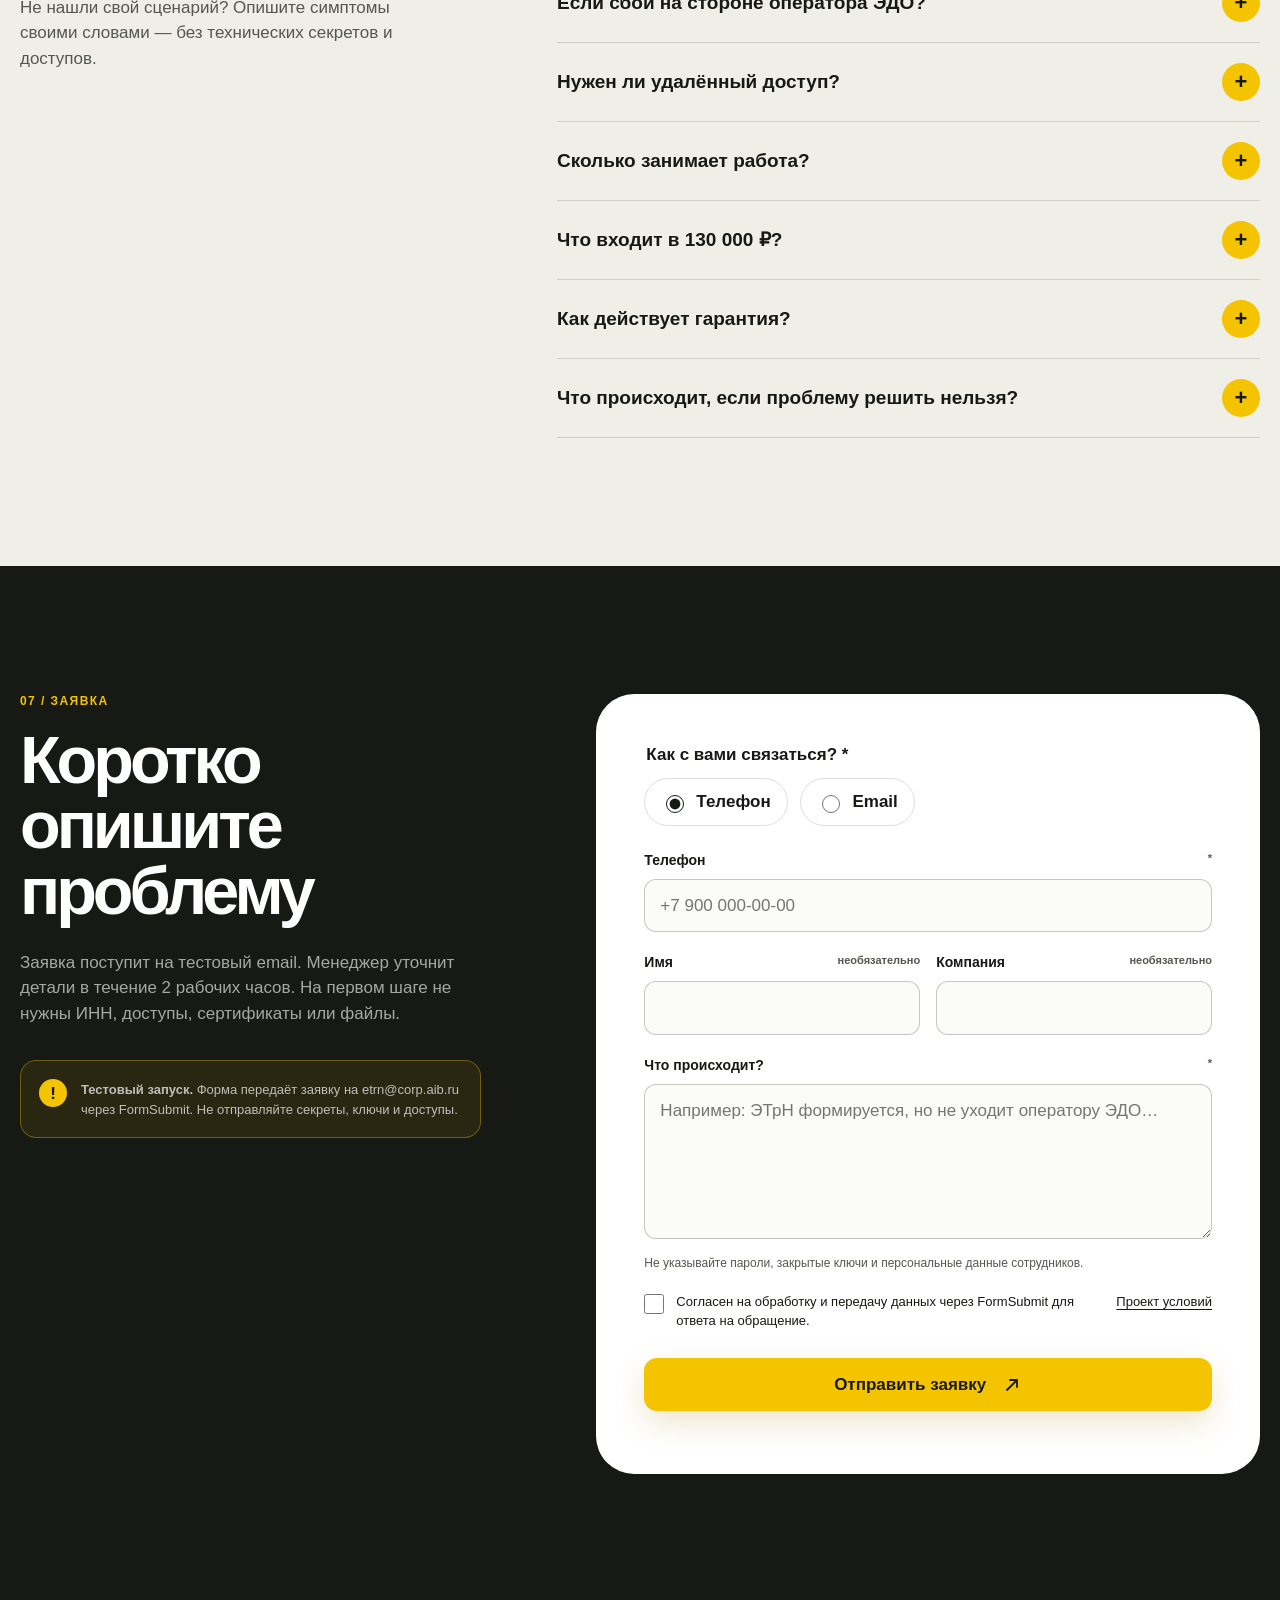
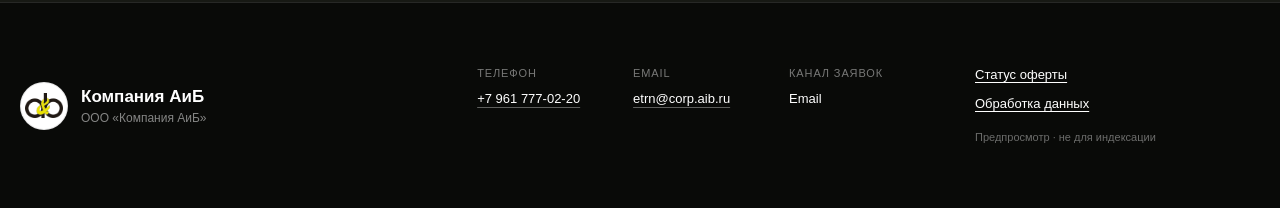
==== commit ab24c5de: "Update public contacts and form recipient" ====
--- a/index.html
+++ b/index.html
@@ -19,7 +19,7 @@
     data-variant="b"
     data-preview="true"
     data-form-mode="testing"
-    data-form-endpoint="https://formsubmit.co/ajax/aaa@aib.expert"
+    data-form-endpoint="https://formsubmit.co/ajax/etrn@corp.aib.ru"
     data-form-retry-seconds="30"
     data-form-duplicate-minutes="10"
     data-analytics-provider="Yandex Metrica"
@@ -343,7 +343,7 @@
             <p class="section-index">07 / Заявка</p>
             <h2 id="request-title">Коротко опишите проблему</h2>
             <p>Заявка поступит на тестовый email. Менеджер уточнит детали в течение 2 рабочих часов. На первом шаге не нужны ИНН, доступы, сертификаты или файлы.</p>
-            <div class="preview-badge"><span aria-hidden="true">!</span><p><strong>Тестовый запуск.</strong> Форма передаёт заявку на aaa@aib.expert через FormSubmit. Не отправляйте секреты, ключи и доступы.</p></div>
+            <div class="preview-badge"><span aria-hidden="true">!</span><p><strong>Тестовый запуск.</strong> Форма передаёт заявку на etrn@corp.aib.ru через FormSubmit. Не отправляйте секреты, ключи и доступы.</p></div>
           </div>
 
           <form class="lead-form" novalidate data-lead-form autocomplete="on">
@@ -417,8 +417,8 @@
           <div><strong>Компания АиБ</strong><span>ООО «Компания АиБ»</span></div>
         </div>
         <dl class="footer-contacts">
-          <div><dt>Телефон</dt><dd><a href="tel:+79221460076" data-contact data-channel="phone">+7 922 146-00-76</a></dd></div>
-          <div><dt>Email</dt><dd><a href="mailto:aaa@aib.expert" data-contact data-channel="email">aaa@aib.expert</a></dd></div>
+          <div><dt>Телефон</dt><dd><a href="tel:+79617770220" data-contact data-channel="phone">+7 961 777-02-20</a></dd></div>
+          <div><dt>Email</dt><dd><a href="mailto:etrn@corp.aib.ru" data-contact data-channel="email">etrn@corp.aib.ru</a></dd></div>
           <div><dt>Канал заявок</dt><dd>Email</dd></div>
         </dl>
         <div class="footer-docs">
@@ -434,7 +434,7 @@
         <button class="dialog-close" aria-label="Закрыть окно">×</button>
         <p class="section-index">Проект документа</p>
         <h2 id="privacy-title">Обработка персональных данных</h2>
-        <p>Для тестового ответа ООО «Компания АиБ» получает указанные в форме контакт, имя, компанию и описание проблемы. Передача выполняется через сервис FormSubmit на адрес aaa@aib.expert; по документации сервиса обращения могут храниться до 30 дней. Не указывайте в форме пароли, закрытые ключи, сертификаты и данные третьих лиц. Согласие можно отозвать письмом на aaa@aib.expert. Это проект условий для тестирования, а не утверждённая финальная политика.</p>
+        <p>Для тестового ответа ООО «Компания АиБ» получает указанные в форме контакт, имя, компанию и описание проблемы. Передача выполняется через сервис FormSubmit на адрес etrn@corp.aib.ru; по документации сервиса обращения могут храниться до 30 дней. Не указывайте в форме пароли, закрытые ключи, сертификаты и данные третьих лиц. Согласие можно отозвать письмом на etrn@corp.aib.ru. Это проект условий для тестирования, а не утверждённая финальная политика.</p>
         <button class="button button--dark" value="close">Понятно</button>
       </form>
     </dialog>
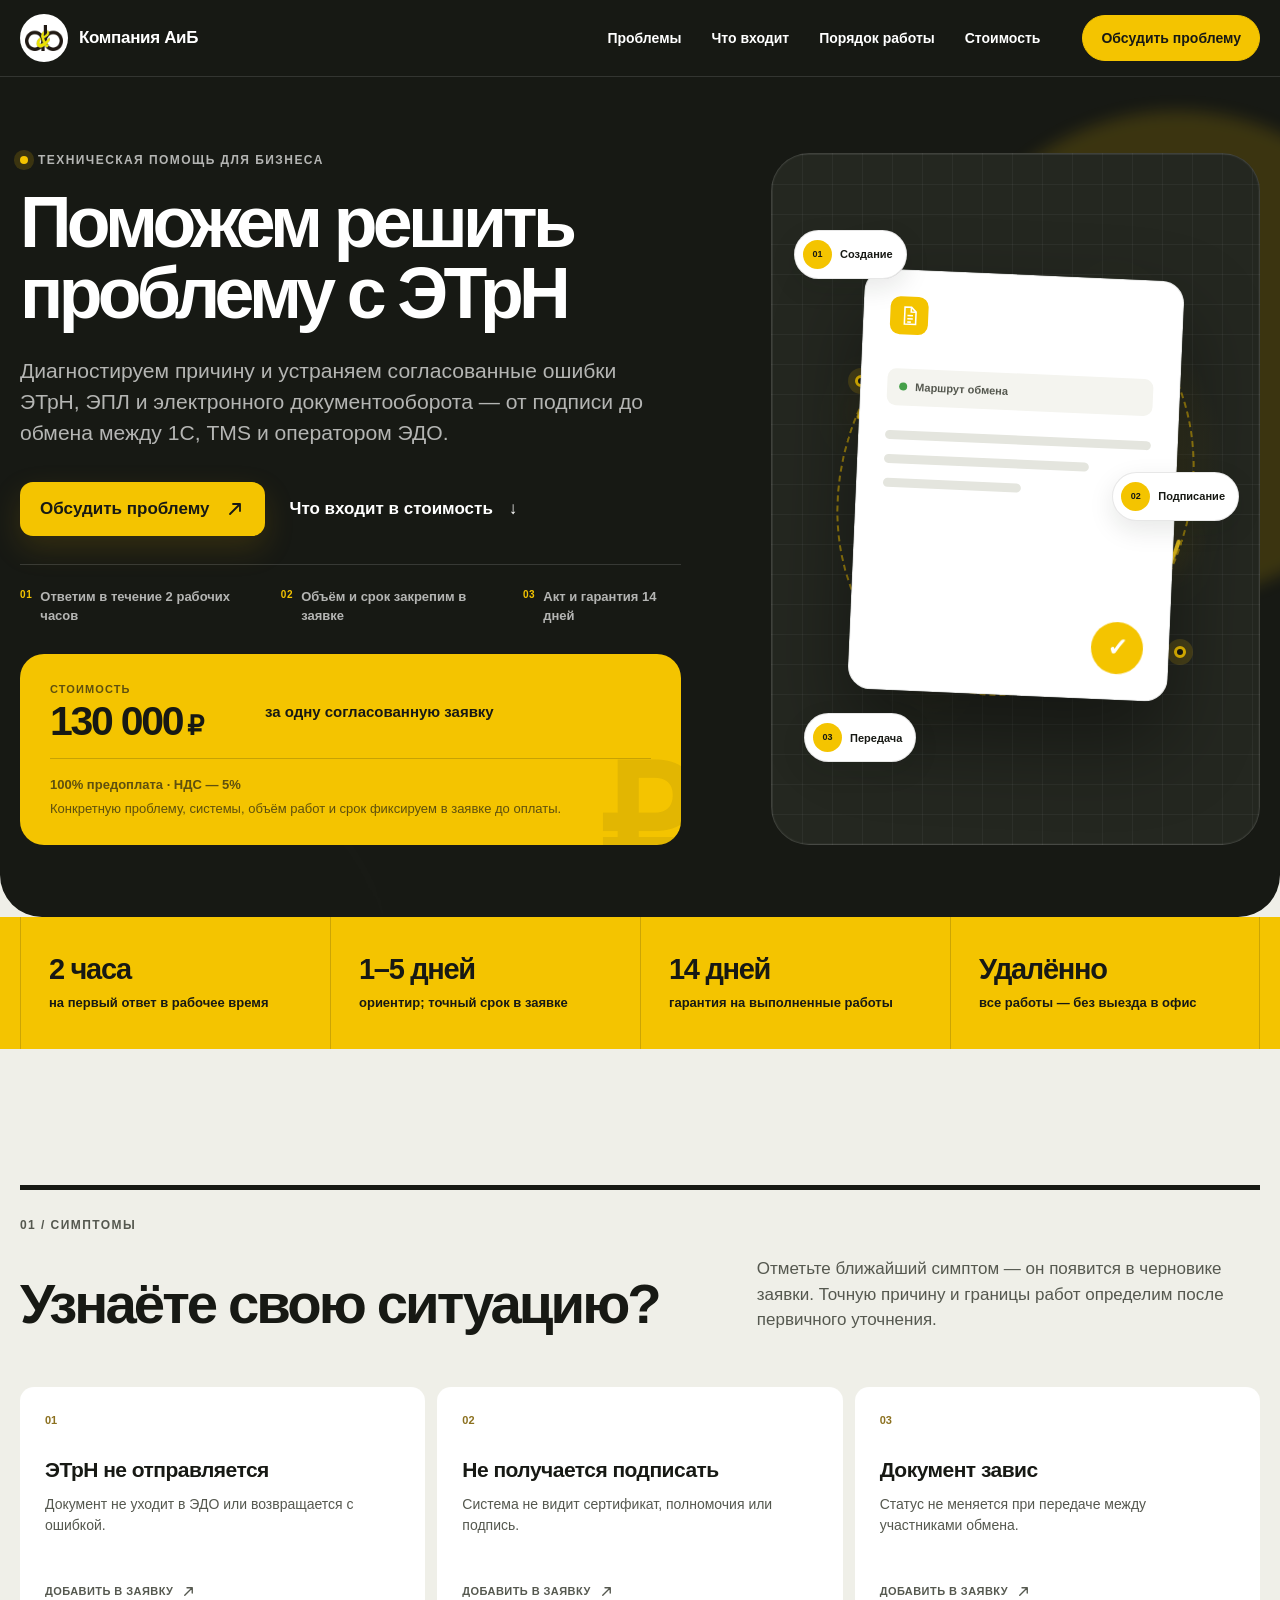
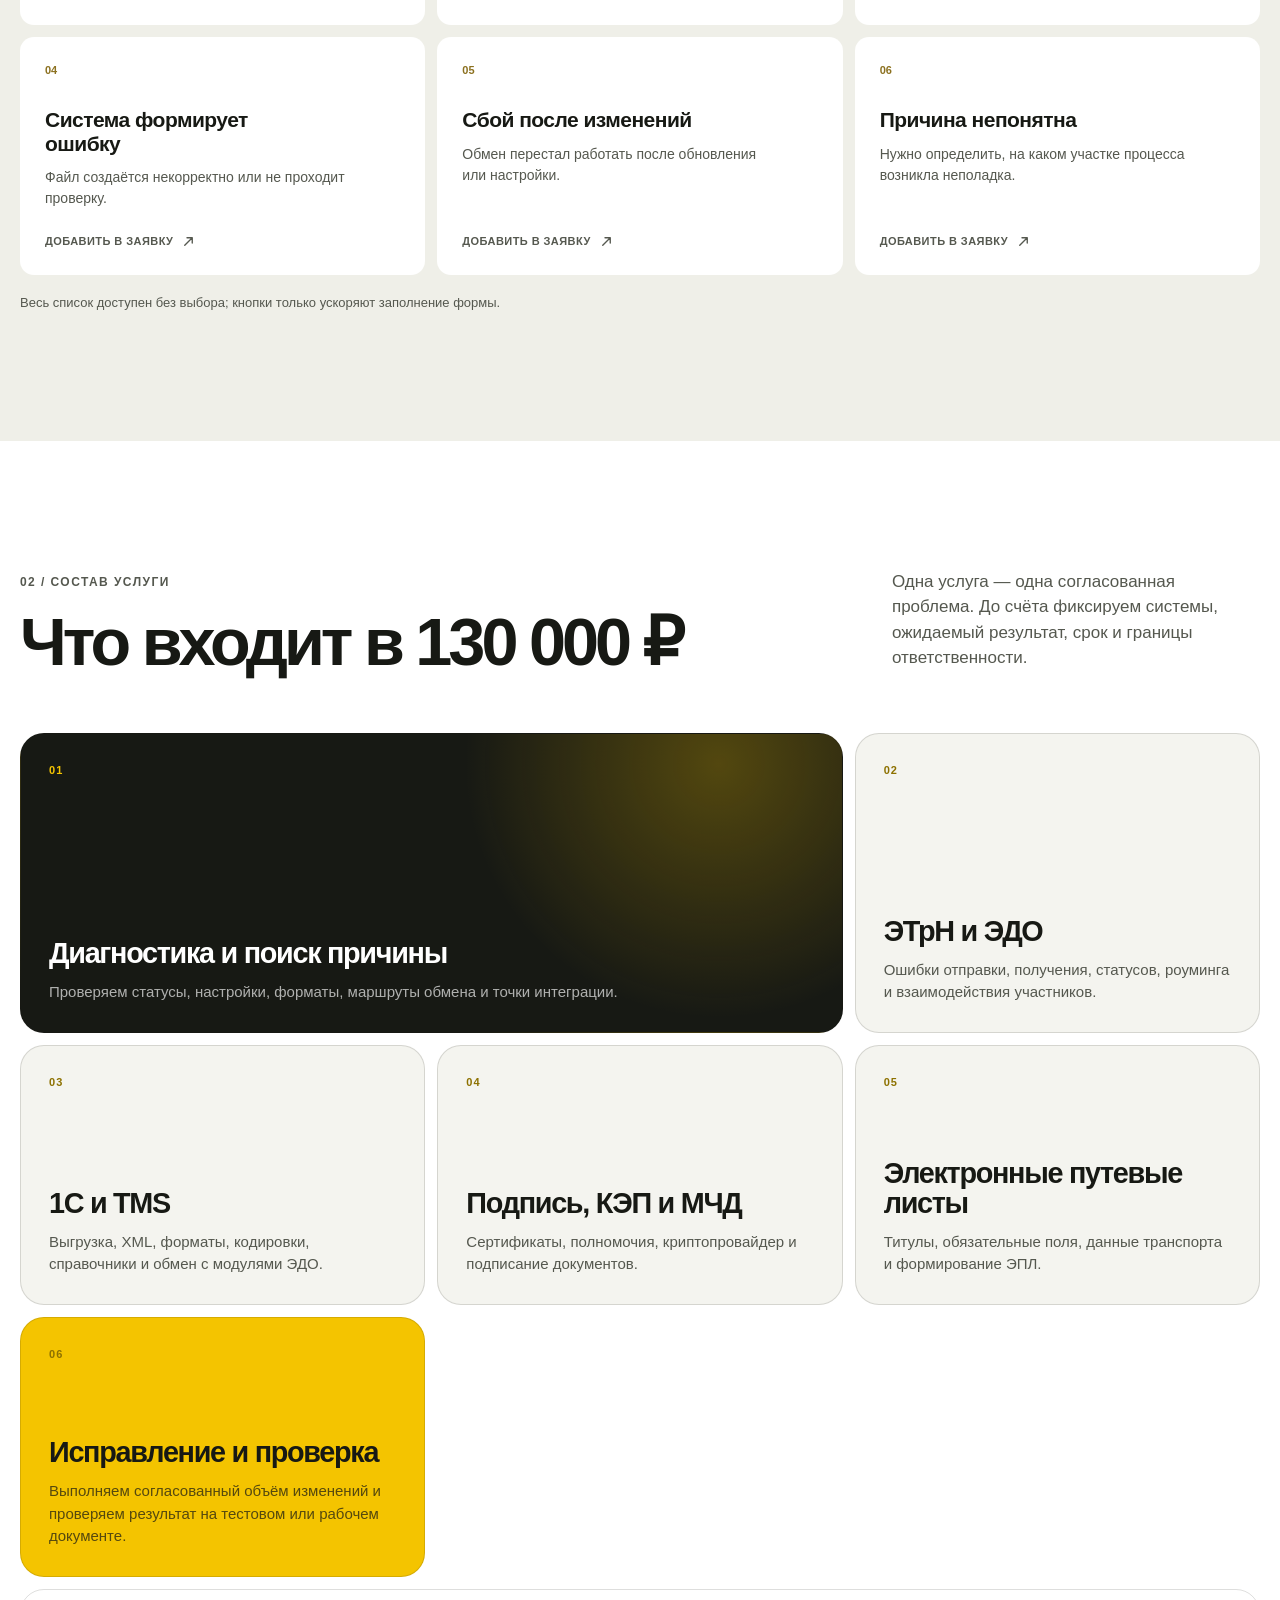
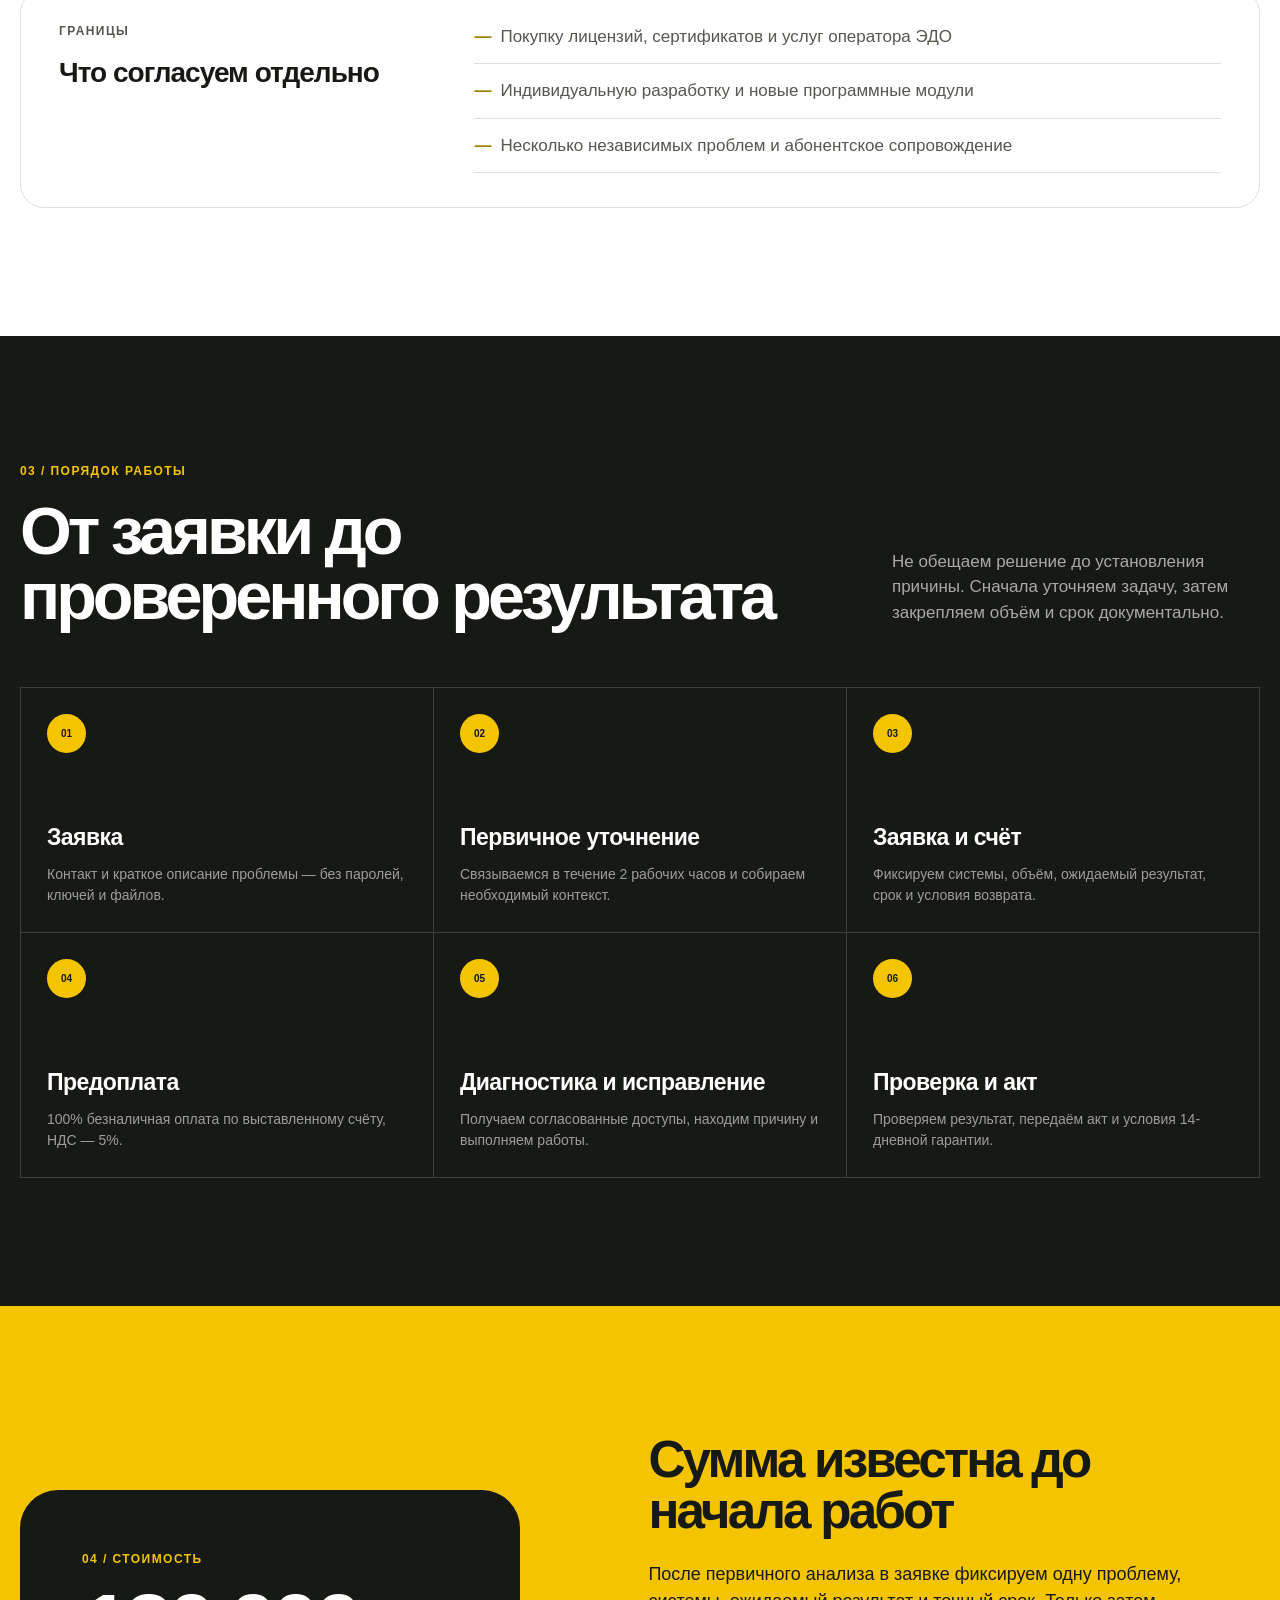
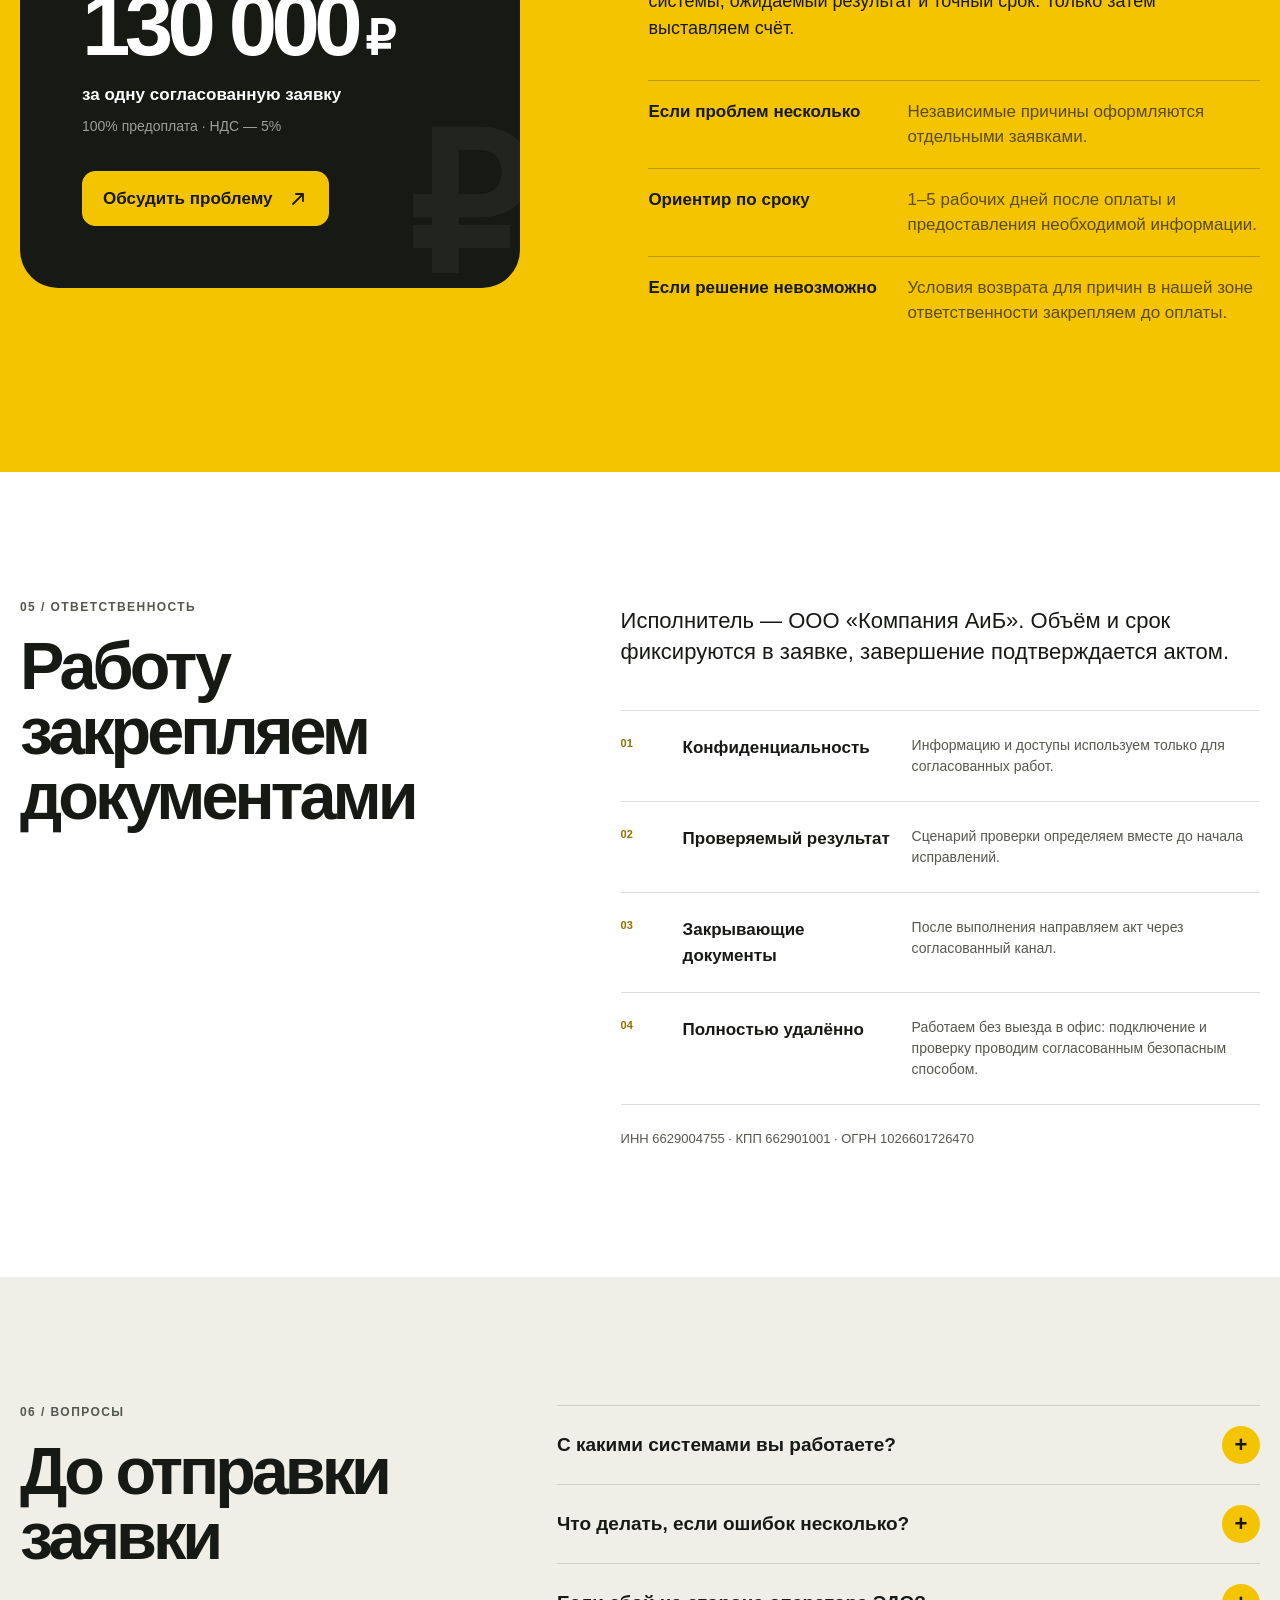
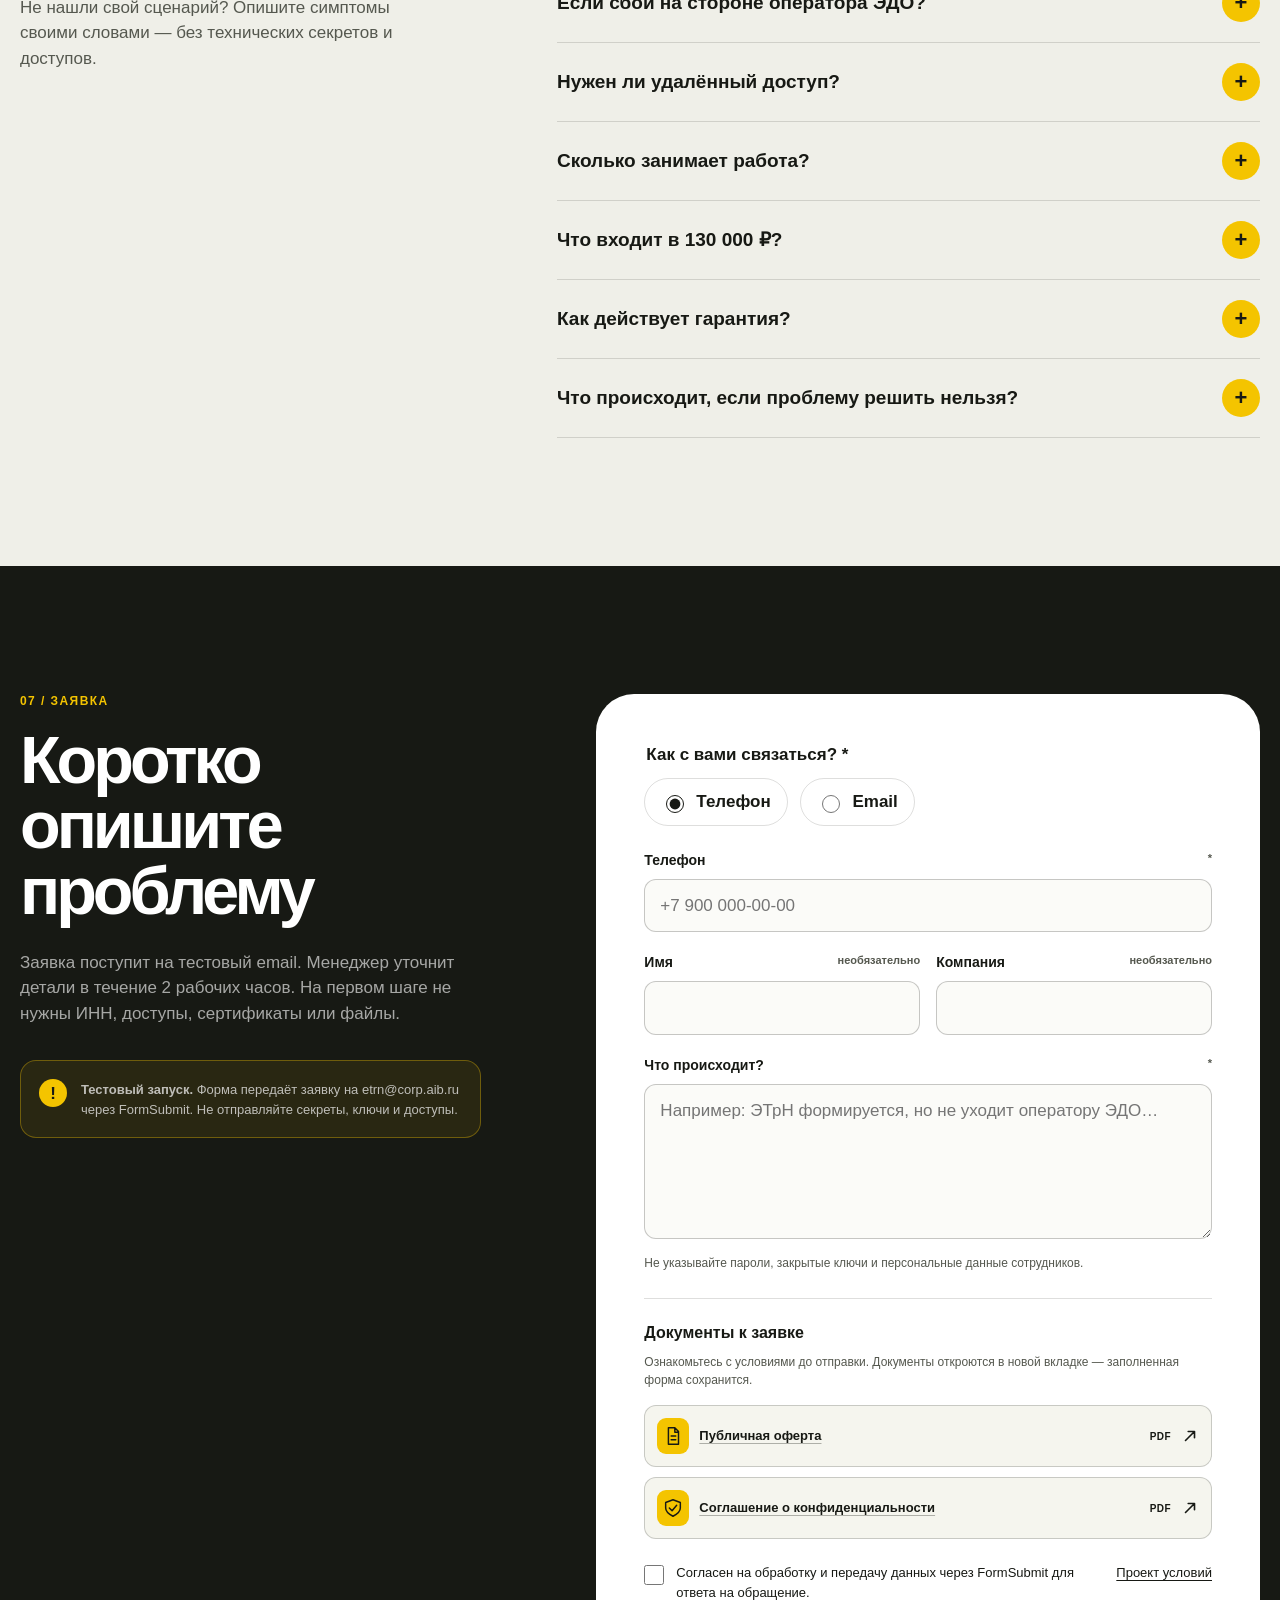
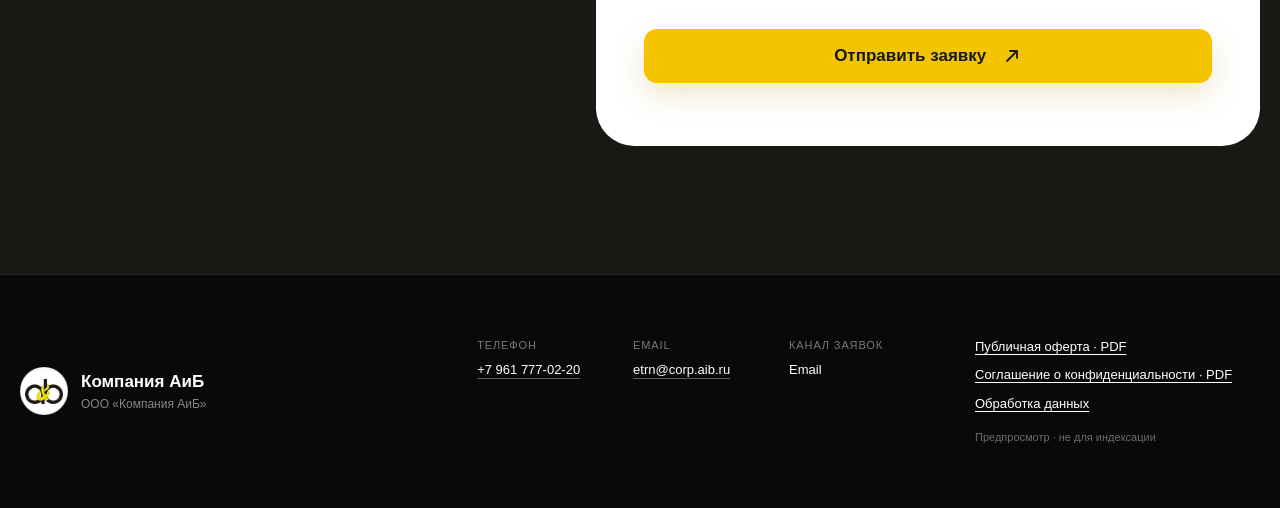
==== commit 9e509356: "Add offer and confidentiality documents beside the request form" ====
--- a/index.html
+++ b/index.html
@@ -387,6 +387,23 @@
               <p class="field-error" id="problem-error"></p>
             </div>
 
+            <section class="form-documents" aria-labelledby="form-documents-title">
+              <h3 id="form-documents-title">Документы к заявке</h3>
+              <p>Ознакомьтесь с условиями до отправки. Документы откроются в новой вкладке — заполненная форма сохранится.</p>
+              <a class="document-link" href="assets/documents/offer.pdf?v=20260923" target="_blank" rel="noopener" aria-label="Публичная оферта — PDF, в новой вкладке">
+                <span class="document-link__icon" aria-hidden="true"><svg viewBox="0 0 24 24" focusable="false"><path d="M7 3h7l4 4v14H7zM14 3v5h4M10 12h5M10 16h5"/></svg></span>
+                <span class="document-link__label">Публичная оферта</span>
+                <span class="document-link__format" aria-hidden="true">PDF</span>
+                <span class="button__icon" aria-hidden="true"><svg viewBox="0 0 20 20" focusable="false"><path d="M5 15 15 5M8 5h7v7"/></svg></span>
+              </a>
+              <a class="document-link" href="assets/documents/confidentiality.pdf?v=20260923" target="_blank" rel="noopener" aria-label="Соглашение о конфиденциальности — PDF, в новой вкладке">
+                <span class="document-link__icon" aria-hidden="true"><svg viewBox="0 0 24 24" focusable="false"><path d="M12 3 4 6v6c0 4 4 7 8 9 4-2 8-5 8-9V6zM8 12l3 3 5-6"/></svg></span>
+                <span class="document-link__label">Соглашение о конфиденциальности</span>
+                <span class="document-link__format" aria-hidden="true">PDF</span>
+                <span class="button__icon" aria-hidden="true"><svg viewBox="0 0 20 20" focusable="false"><path d="M5 15 15 5M8 5h7v7"/></svg></span>
+              </a>
+            </section>
+
             <div class="consent-row">
               <input id="consent" name="consent" type="checkbox" aria-describedby="consent-error">
               <label for="consent">Согласен на обработку и передачу данных через FormSubmit для ответа на обращение.</label>
@@ -422,7 +439,8 @@
           <div><dt>Канал заявок</dt><dd>Email</dd></div>
         </dl>
         <div class="footer-docs">
-          <button type="button" data-open-dialog="offer-dialog">Статус оферты</button>
+          <a href="assets/documents/offer.pdf?v=20260923" target="_blank" rel="noopener">Публичная оферта · PDF</a>
+          <a href="assets/documents/confidentiality.pdf?v=20260923" target="_blank" rel="noopener">Соглашение о конфиденциальности · PDF</a>
           <button type="button" data-open-dialog="privacy-dialog">Обработка данных</button>
           <span>Предпросмотр · не для индексации</span>
         </div>
@@ -439,14 +457,5 @@
       </form>
     </dialog>
 
-    <dialog class="info-dialog" id="offer-dialog" aria-labelledby="offer-title">
-      <form method="dialog">
-        <button class="dialog-close" aria-label="Закрыть окно">×</button>
-        <p class="section-index">На согласовании</p>
-        <h2 id="offer-title">Финальная редакция оферты</h2>
-        <p>Перед запуском в оферте нужно закрепить расширенный предмет услуг, срок 1–5 рабочих дней, гарантию 14 дней, условия возврата, ставку НДС 5% и исправить пропуск единицы времени в пункте 3.2.</p>
-        <button class="button button--dark" value="close">Понятно</button>
-      </form>
-    </dialog>
   </body>
 </html>
--- a/styles.css
+++ b/styles.css
@@ -2004,6 +2004,122 @@
   min-height: 18px;
 }
 
+.form-documents {
+  margin: 26px 0 24px;
+  padding-top: 22px;
+  border-top: 1px solid var(--line);
+}
+
+.form-documents h3 {
+  margin: 0 0 8px;
+  font-size: 16px;
+  font-weight: 800;
+}
+
+.form-documents > p {
+  margin: 0 0 15px;
+  color: var(--ink-soft);
+  font-size: 12px;
+  line-height: 1.55;
+}
+
+.document-link {
+  display: grid;
+  grid-template-columns: 32px minmax(0, 1fr) auto 18px;
+  align-items: center;
+  gap: 10px;
+  min-height: 62px;
+  padding: 12px;
+  border: 1px solid rgba(23, 25, 20, 0.2);
+  border-radius: 12px;
+  background: #f5f5ee;
+  color: var(--ink);
+  text-decoration: none;
+  transition: background-color 180ms ease, border-color 180ms ease;
+}
+
+.document-link + .document-link {
+  margin-top: 10px;
+}
+
+.document-link__icon {
+  display: grid;
+  place-items: center;
+  width: 32px;
+  height: 36px;
+  border-radius: 9px;
+  background: var(--yellow);
+}
+
+.document-link__icon svg {
+  width: 22px;
+  height: 22px;
+  fill: none;
+  stroke: currentColor;
+  stroke-width: 1.6;
+  stroke-linecap: round;
+  stroke-linejoin: round;
+}
+
+.document-link__label {
+  overflow-wrap: anywhere;
+  font-size: 13px;
+  font-weight: 750;
+  line-height: 1.45;
+  text-decoration: underline;
+  text-decoration-color: rgba(23, 25, 20, 0.32);
+  text-underline-offset: 3px;
+}
+
+.document-link__format {
+  font-size: 10px;
+  font-weight: 800;
+  letter-spacing: 0.04em;
+}
+
+.document-link .button__icon {
+  width: 18px;
+  height: 18px;
+  margin: 0;
+}
+
+.document-link:hover,
+.document-link:focus-visible {
+  background: #fff6cc;
+  border-color: #987500;
+}
+
+.document-link:focus-visible {
+  outline: 3px solid var(--ink);
+  outline-offset: 3px;
+}
+
+@media (max-width: 480px) {
+  .document-link {
+    grid-template-columns: 32px minmax(0, 1fr) 18px;
+    row-gap: 4px;
+  }
+
+  .document-link__icon {
+    grid-row: 1 / 3;
+  }
+
+  .document-link__label {
+    grid-column: 2;
+    grid-row: 1;
+  }
+
+  .document-link__format {
+    grid-column: 2;
+    grid-row: 2;
+  }
+
+  .document-link .button__icon {
+    grid-column: 3;
+    grid-row: 1 / 3;
+  }
+}
+
 .consent-row {
   display: grid;
   grid-template-columns: 22px 1fr auto;
@@ -2023,7 +2139,8 @@
 }
 
 .inline-link,
-.footer-docs button {
+.footer-docs button,
+.footer-docs a {
   padding: 0;
   border: 0;
   background: transparent;
